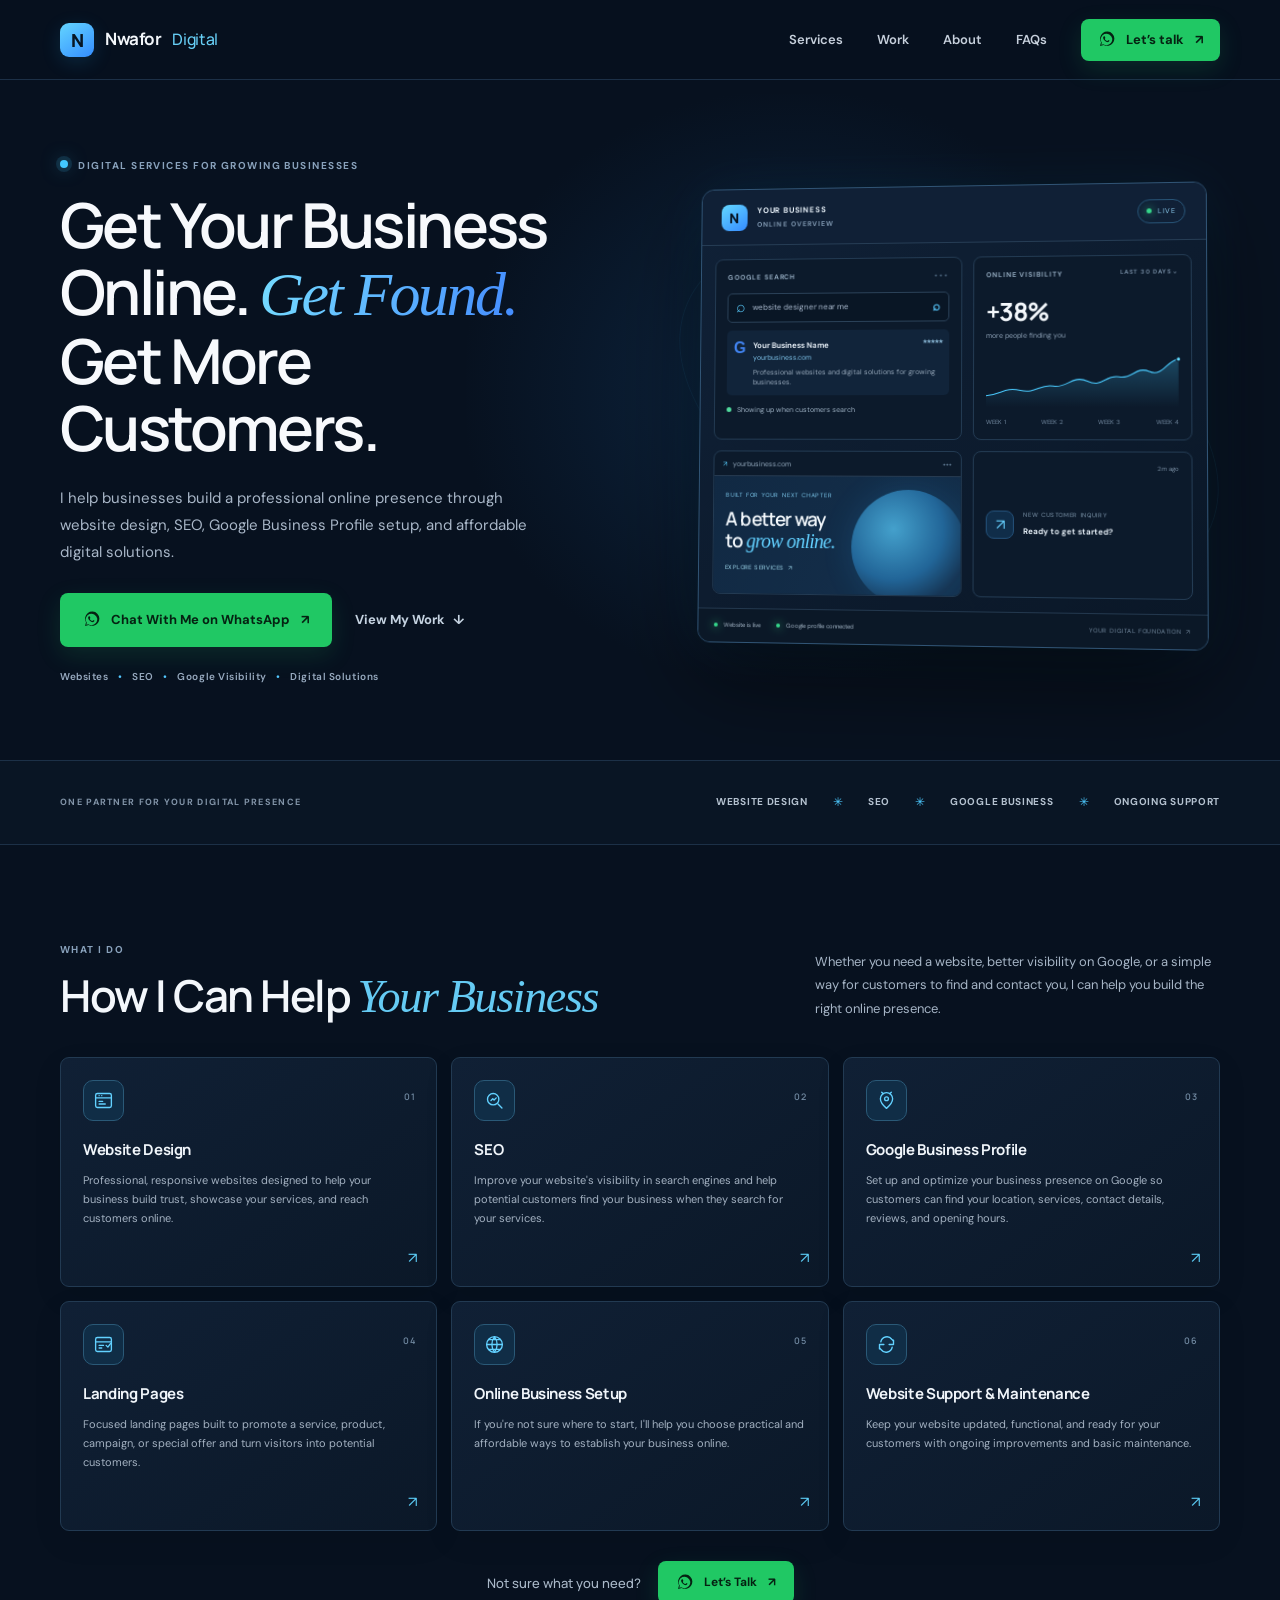
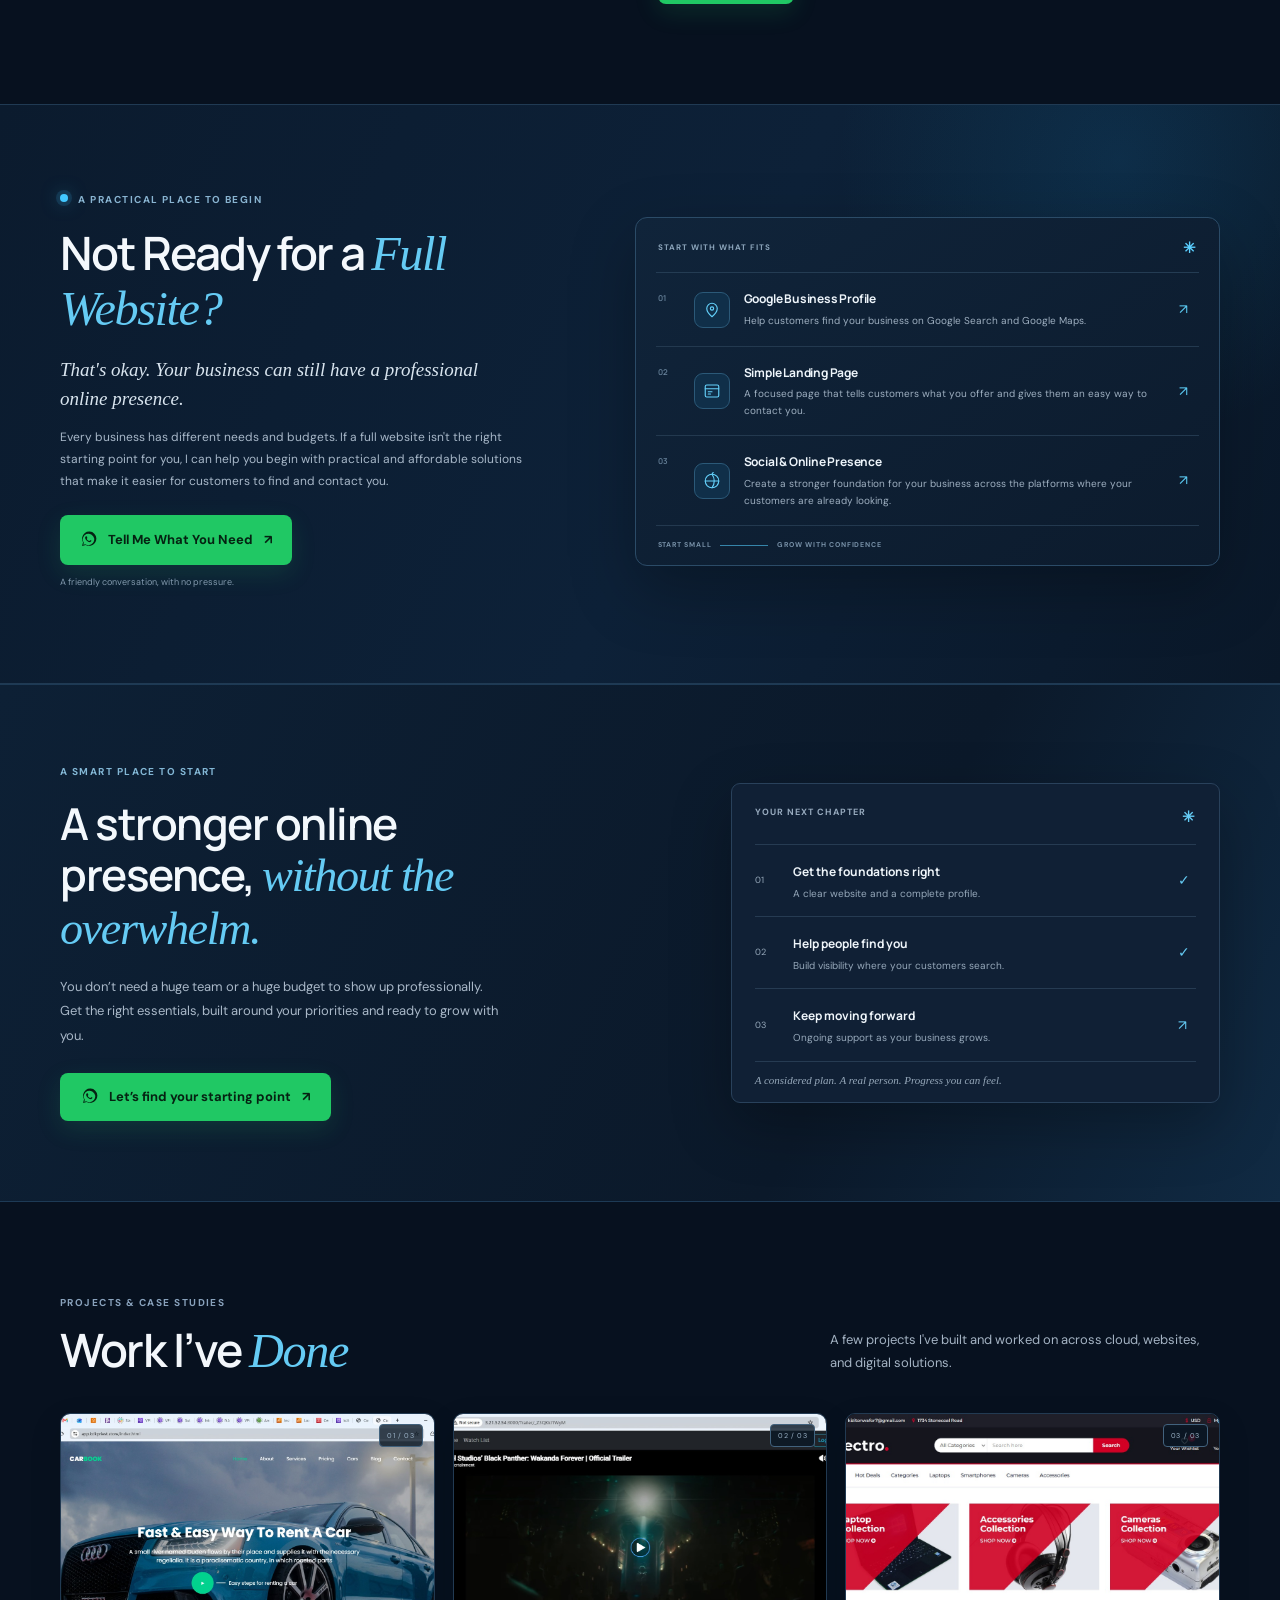
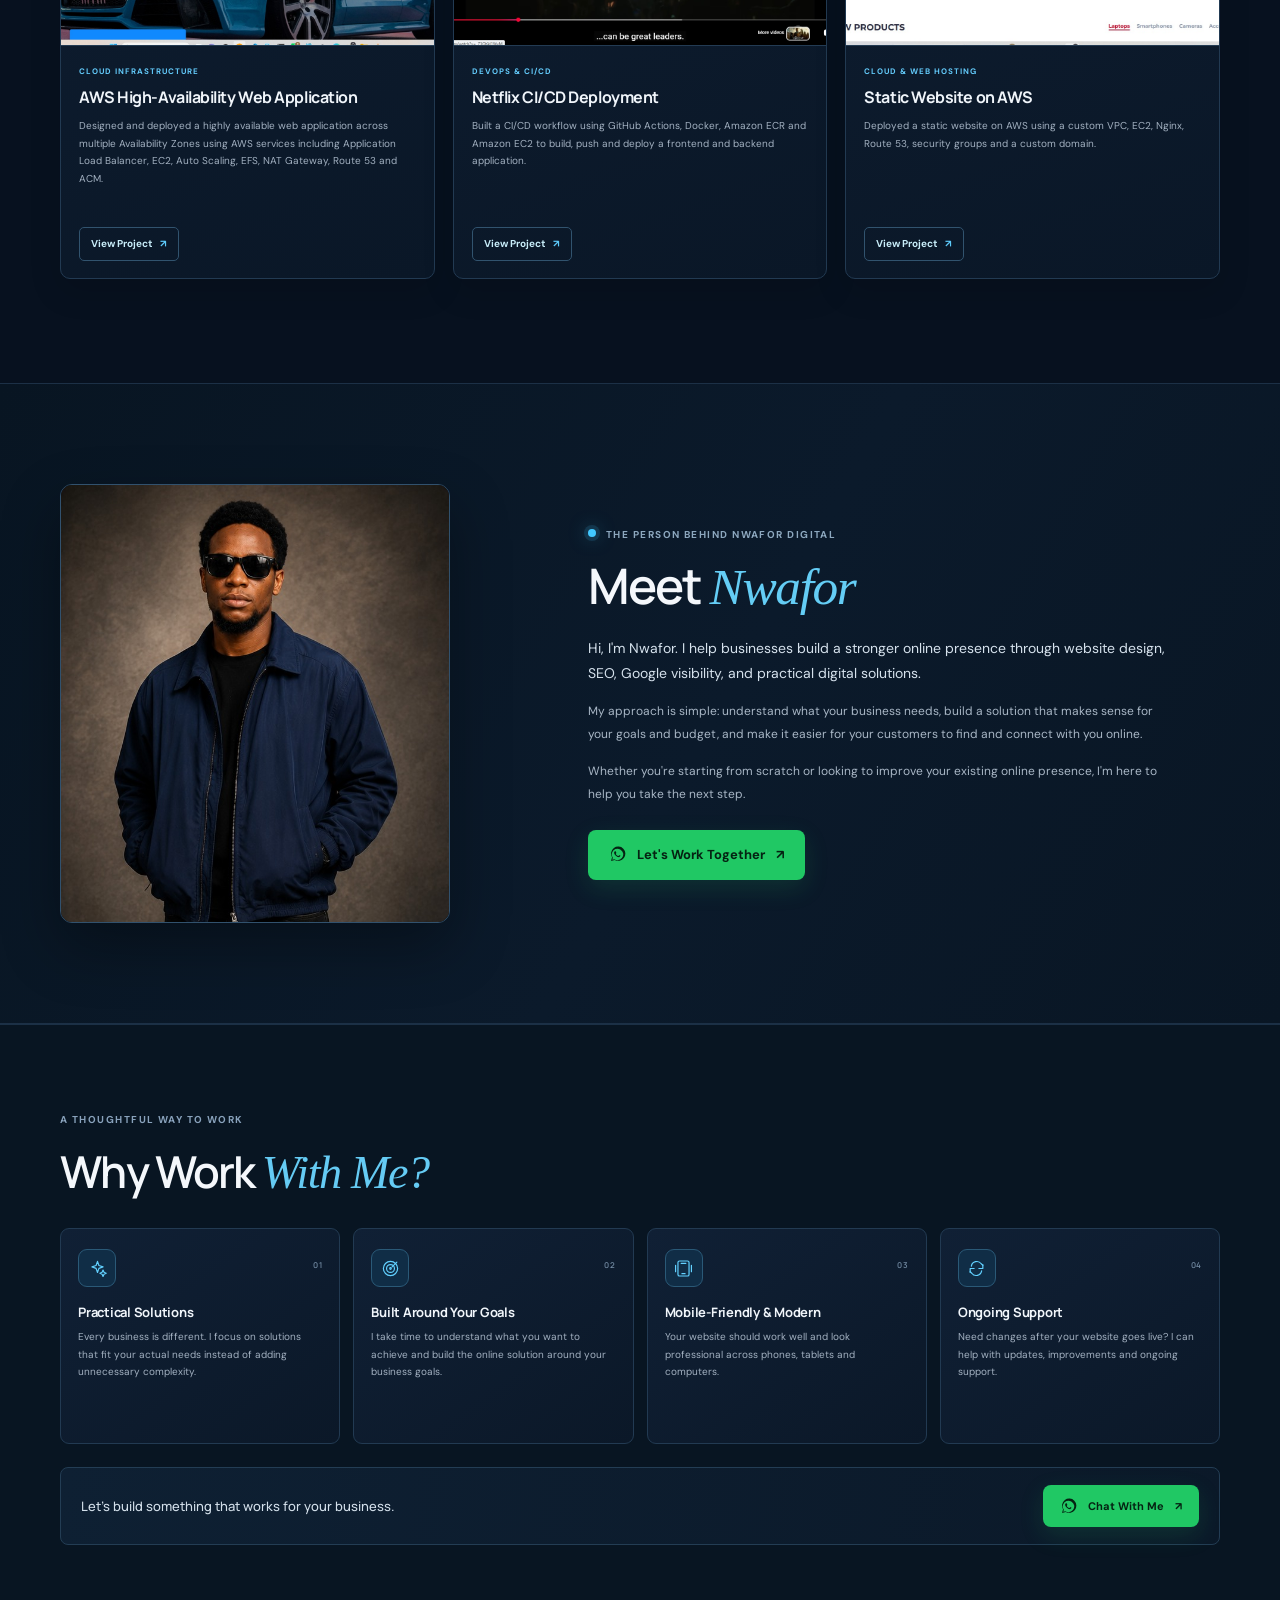
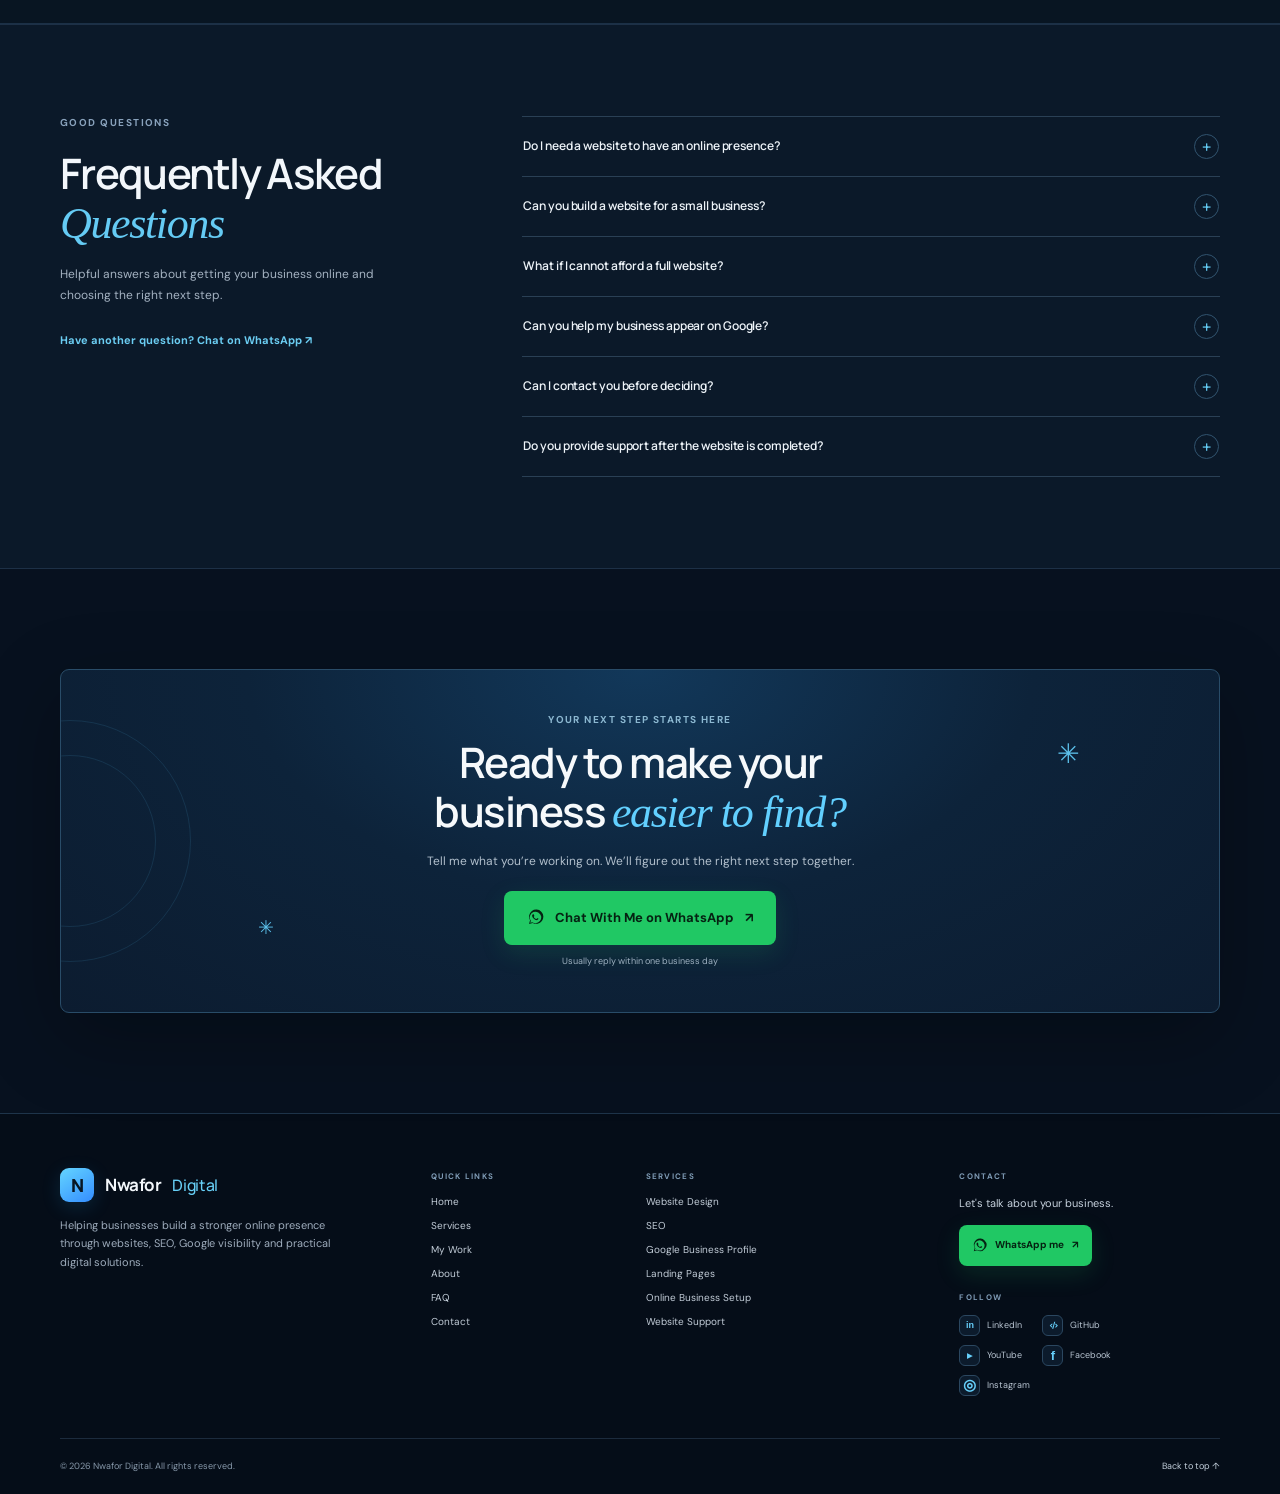
==== index.html @ b06114cc "Initial website build" ====
<!doctype html>
<html lang="en">
<head>
  <meta charset="utf-8">
  <meta name="viewport" content="width=device-width, initial-scale=1">
  <meta name="theme-color" content="#07111f">
  <meta name="description" content="Professional website design, SEO, Google Business Profile setup and digital solutions to help businesses build an online presence and reach more customers.">
  <meta name="robots" content="index, follow">
  <title>Website Design, SEO &amp; Google Business Setup | Nwafor Digital</title>
  <!-- Replace YOUR-DOMAIN.com with your actual domain when it is connected. -->
  <link rel="canonical" href="https://YOUR-DOMAIN.com/">
  <meta property="og:title" content="Website Design, SEO &amp; Google Business Setup | Nwafor Digital">
  <meta property="og:description" content="Professional website design, SEO, Google Business Profile setup and digital solutions to help businesses build an online presence and reach more customers.">
  <meta property="og:type" content="website">
  <meta property="og:url" content="https://YOUR-DOMAIN.com/">
  <!-- Replace this placeholder with your final share image at images/og-image.jpg. -->
  <meta property="og:image" content="https://YOUR-DOMAIN.com/images/og-image.jpg">
  <meta name="twitter:card" content="summary_large_image">
  <meta name="twitter:title" content="Website Design, SEO &amp; Google Business Setup | Nwafor Digital">
  <meta name="twitter:description" content="Professional website design, SEO, Google Business Profile setup and digital solutions to help businesses build an online presence and reach more customers.">
  <meta name="twitter:image" content="https://YOUR-DOMAIN.com/images/og-image.jpg">
  <link rel="icon" type="image/png" href="images/favicon.png">
  <link rel="apple-touch-icon" href="images/favicon.png">  <link rel="preconnect" href="https://fonts.googleapis.com">
  <link rel="preconnect" href="https://fonts.gstatic.com" crossorigin>
  <link href="https://fonts.googleapis.com/css2?family=DM+Sans:wght@400;500;600;700&family=Manrope:wght@400;500;600;700;800&display=swap" rel="stylesheet">
  <link rel="stylesheet" href="style.css">
  <script src="script.js" defer></script>
</head>
<body>
  <a class="skip-link" href="#main">Skip to content</a>
  <header class="site-header">
    <nav class="nav wrap" aria-label="Main navigation">
      <a class="brand" href="#home" aria-label="Nwafor Digital home"><span class="brand-mark" aria-hidden="true">N</span><span class="brand-name">Nwafor</span><span class="brand-light">Digital</span></a>
      <button class="menu-toggle" type="button" aria-expanded="false" aria-controls="nav-links" aria-label="Open navigation"><span></span><span></span></button>
      <div class="nav-links" id="nav-links">
        <a href="#services">Services</a><a href="#work">Work</a><a href="#about">About</a><a href="#faq">FAQs</a>
        <a class="button button-whatsapp nav-cta" href="https://wa.me/2348162562786?text=Hello%20Nwafor%2C%20I%20came%20across%20your%20website%20and%20I%27d%20like%20to%20discuss%20your%20digital%20services." target="_blank" rel="noopener noreferrer"><span class="whatsapp-icon" aria-hidden="true"><svg viewBox="0 0 24 24" focusable="false"><path d="M20.2 3.8A10.1 10.1 0 0 0 4.3 16l-1.4 5.1 5.2-1.4a10.1 10.1 0 0 0 12.1-15.9ZM12 20a8.1 8.1 0 0 1-4.1-1.1l-.3-.2-3 .8.8-2.9-.2-.3A8.1 8.1 0 1 1 12 20Zm4.5-6.1c-.2-.1-1.5-.8-1.7-.9s-.4-.1-.5.1-.6.8-.8 1-.3.2-.5.1a6.6 6.6 0 0 1-2-1.2 7.5 7.5 0 0 1-1.4-1.7c-.1-.2 0-.3.1-.5l.4-.4.2-.4v-.4c0-.1-.5-1.3-.7-1.8s-.4-.4-.5-.4h-.5c-.2 0-.4.1-.6.3s-.8.8-.8 1.9.8 2.2.9 2.4a9.2 9.2 0 0 0 3.5 3.2c.5.2.9.4 1.2.5.5.2 1 .2 1.3.1.4-.1 1.5-.6 1.7-1.2s.2-1.1.1-1.2-.2-.2-.4-.3Z"/></svg></span>Let’s talk <span aria-hidden="true">↗</span></a>
      </div>
    </nav>
  </header>

  <main id="main">
    <section class="hero wrap" id="home">
      <div class="hero-copy">
        <p class="eyebrow"><span class="status-dot"></span> DIGITAL SERVICES FOR GROWING BUSINESSES</p>
        <h1>Get Your Business Online. <span class="highlight">Get Found.</span> Get More Customers.</h1>
        <p class="hero-lede">I help businesses build a professional online presence through website design, SEO, Google Business Profile setup, and affordable digital solutions.</p>
        <div class="hero-actions"><a class="button button-whatsapp hero-primary" href="https://wa.me/2348162562786?text=Hello%20Nwafor%2C%20I%20came%20across%20your%20website%20and%20I%27d%20like%20to%20discuss%20your%20digital%20services." target="_blank" rel="noopener noreferrer"><span class="whatsapp-icon" aria-hidden="true"><svg viewBox="0 0 24 24" focusable="false"><path d="M20.2 3.8A10.1 10.1 0 0 0 4.3 16l-1.4 5.1 5.2-1.4a10.1 10.1 0 0 0 12.1-15.9ZM12 20a8.1 8.1 0 0 1-4.1-1.1l-.3-.2-3 .8.8-2.9-.2-.3A8.1 8.1 0 1 1 12 20Zm4.5-6.1c-.2-.1-1.5-.8-1.7-.9s-.4-.1-.5.1-.6.8-.8 1-.3.2-.5.1a6.6 6.6 0 0 1-2-1.2 7.5 7.5 0 0 1-1.4-1.7c-.1-.2 0-.3.1-.5l.4-.4.2-.4v-.4c0-.1-.5-1.3-.7-1.8s-.4-.4-.5-.4h-.5c-.2 0-.4.1-.6.3s-.8.8-.8 1.9.8 2.2.9 2.4a9.2 9.2 0 0 0 3.5 3.2c.5.2.9.4 1.2.5.5.2 1 .2 1.3.1.4-.1 1.5-.6 1.7-1.2s.2-1.1.1-1.2-.2-.2-.4-.3Z"/></svg></span>Chat With Me on WhatsApp <span aria-hidden="true">↗</span></a><a class="text-link hero-secondary" href="#work">View My Work <span aria-hidden="true">↓</span></a></div>
        <p class="hero-trust">Websites <span>•</span> SEO <span>•</span> Google Visibility <span>•</span> Digital Solutions</p>
      </div>
      <div class="hero-visual" role="img" aria-label="Digital growth dashboard showing a business website, Google search visibility, and new customer inquiries">
        <div class="visual-glow"></div>
        <div class="growth-dashboard">
          <div class="dashboard-top"><div class="dashboard-brand"><span class="dashboard-mark">N</span><span>YOUR BUSINESS <small>ONLINE OVERVIEW</small></span></div><span class="dashboard-live"><i></i> LIVE</span></div>
          <div class="dashboard-content">
            <div class="search-panel"><div class="panel-label"><span>GOOGLE SEARCH</span><span class="panel-dots">•••</span></div><div class="search-box"><span>⌕</span> website designer near me <b>⌕</b></div><div class="search-result"><span class="google-g">G</span><div><b>Your Business Name</b><small>yourbusiness.com</small><p>Professional websites and digital solutions for growing businesses.</p></div><span class="result-stars">★★★★★</span></div><div class="search-foot"><span class="ranking-dot"></span> Showing up when customers search</div></div>
            <div class="metric-panel"><div class="panel-label"><span>ONLINE VISIBILITY</span><span class="metric-period">LAST 30 DAYS⌄</span></div><div class="metric-value">+38% <small>more people finding you</small></div><svg class="growth-chart" viewBox="0 0 360 100" role="presentation" aria-hidden="true"><defs><linearGradient id="chartFill" x1="0" x2="0" y1="0" y2="1"><stop offset="0" stop-color="#45c9ff" stop-opacity=".26"/><stop offset="1" stop-color="#45c9ff" stop-opacity="0"/></linearGradient></defs><path class="chart-area" d="M0 78 C30 75 36 61 65 68 S102 55 127 60 S163 38 191 51 S225 38 250 43 S281 22 306 33 S338 12 360 10 V100 H0Z"/><path class="chart-line" d="M0 78 C30 75 36 61 65 68 S102 55 127 60 S163 38 191 51 S225 38 250 43 S281 22 306 33 S338 12 360 10"/><circle cx="360" cy="10" r="4"/></svg><div class="chart-labels"><span>WEEK 1</span><span>WEEK 2</span><span>WEEK 3</span><span>WEEK 4</span></div></div>
            <div class="site-panel"><div class="site-preview-top"><span>↗</span> yourbusiness.com <b>•••</b></div><div class="site-preview"><small>BUILT FOR YOUR NEXT CHAPTER</small><strong>A better way<br>to <em>grow online.</em></strong><span>EXPLORE SERVICES&nbsp; ↗</span><div class="preview-orb"></div></div></div>
            <div class="inquiry-panel"><span class="inquiry-icon">↗</span><div><small>NEW CUSTOMER INQUIRY</small><b>Ready to get started?</b></div><span class="inquiry-time">2m ago</span></div>
          </div>
          <div class="dashboard-bottom"><span><i></i> Website is live</span><span><i></i> Google profile connected</span><span>YOUR DIGITAL FOUNDATION&nbsp; ↗</span></div>
        </div>
        <div class="visual-orbit orbit-one"></div><div class="visual-orbit orbit-two"></div>
      </div>
    </section>

    <section class="trust-strip"><div class="wrap trust-inner"><span>ONE PARTNER FOR YOUR DIGITAL PRESENCE</span><div><b>WEBSITE DESIGN</b><i>✳</i><b>SEO</b><i>✳</i><b>GOOGLE BUSINESS</b><i>✳</i><b>ONGOING SUPPORT</b></div></div></section>

    <section class="section wrap services-section" id="services">
      <div class="section-heading services-heading"><div><p class="eyebrow">WHAT I DO</p><h2>How I Can Help <span class="serif">Your Business</span></h2></div><p class="section-intro">Whether you need a website, better visibility on Google, or a simple way for customers to find and contact you, I can help you build the right online presence.</p></div>
      <div class="services-grid">
        <article class="service-card"><span class="service-icon" aria-hidden="true"><svg viewBox="0 0 24 24"><rect x="3" y="4" width="18" height="16" rx="2"/><path d="M3 9h18M7 6.5h.01M10 6.5h.01M7 13h4M7 16h7"/></svg></span><span class="card-index">01</span><h3>Website Design</h3><p>Professional, responsive websites designed to help your business build trust, showcase your services, and reach customers online.</p><a href="https://wa.me/2348162562786?text=Hello%20Nwafor%2C%20I%20came%20across%20your%20website%20and%20I%27d%20like%20to%20discuss%20your%20digital%20services." class="arrow-link" target="_blank" rel="noopener noreferrer" aria-label="Ask about website design">↗</a></article>
        <article class="service-card"><span class="service-icon" aria-hidden="true"><svg viewBox="0 0 24 24"><circle cx="10.5" cy="10.5" r="6.5"/><path d="m16 16 4.5 4.5M8 12l2-2 1.5 1.5L14 9"/></svg></span><span class="card-index">02</span><h3>SEO</h3><p>Improve your website's visibility in search engines and help potential customers find your business when they search for your services.</p><a href="https://wa.me/2348162562786?text=Hello%20Nwafor%2C%20I%20came%20across%20your%20website%20and%20I%27d%20like%20to%20discuss%20your%20digital%20services." class="arrow-link" target="_blank" rel="noopener noreferrer" aria-label="Ask about SEO">↗</a></article>
        <article class="service-card"><span class="service-icon" aria-hidden="true"><svg viewBox="0 0 24 24"><path d="M19 10c0 5-7 11-7 11S5 15 5 10a7 7 0 1 1 14 0Z"/><circle cx="12" cy="10" r="2.2"/><path d="M8 4 6.5 2.5M16 4l1.5-1.5"/></svg></span><span class="card-index">03</span><h3>Google Business Profile</h3><p>Set up and optimize your business presence on Google so customers can find your location, services, contact details, reviews, and opening hours.</p><a href="https://wa.me/2348162562786?text=Hello%20Nwafor%2C%20I%20came%20across%20your%20website%20and%20I%27d%20like%20to%20discuss%20your%20digital%20services." class="arrow-link" target="_blank" rel="noopener noreferrer" aria-label="Ask about Google Business Profile">↗</a></article>
        <article class="service-card"><span class="service-icon" aria-hidden="true"><svg viewBox="0 0 24 24"><rect x="3" y="4" width="18" height="16" rx="2"/><path d="M3 9h18M7 13h5M7 16h3M15 13l2 2 3-4"/></svg></span><span class="card-index">04</span><h3>Landing Pages</h3><p>Focused landing pages built to promote a service, product, campaign, or special offer and turn visitors into potential customers.</p><a href="https://wa.me/2348162562786?text=Hello%20Nwafor%2C%20I%20came%20across%20your%20website%20and%20I%27d%20like%20to%20discuss%20your%20digital%20services." class="arrow-link" target="_blank" rel="noopener noreferrer" aria-label="Ask about landing pages">↗</a></article>
        <article class="service-card"><span class="service-icon" aria-hidden="true"><svg viewBox="0 0 24 24"><circle cx="12" cy="12" r="9"/><path d="M3 12h18M12 3a15 15 0 0 1 0 18M12 3a15 15 0 0 0 0 18M6 6.5h12M6 17.5h12"/></svg></span><span class="card-index">05</span><h3>Online Business Setup</h3><p>If you're not sure where to start, I'll help you choose practical and affordable ways to establish your business online.</p><a href="https://wa.me/2348162562786?text=Hello%20Nwafor%2C%20I%20came%20across%20your%20website%20and%20I%27d%20like%20to%20discuss%20your%20digital%20services." class="arrow-link" target="_blank" rel="noopener noreferrer" aria-label="Ask about online business setup">↗</a></article>
        <article class="service-card"><span class="service-icon" aria-hidden="true"><svg viewBox="0 0 24 24"><path d="M20 7v5h-5M4 17v-5h5"/><path d="M5.5 9A7 7 0 0 1 18 6l2 2M4 16l2 2a7 7 0 0 0 12.5-3"/></svg></span><span class="card-index">06</span><h3>Website Support &amp; Maintenance</h3><p>Keep your website updated, functional, and ready for your customers with ongoing improvements and basic maintenance.</p><a href="https://wa.me/2348162562786?text=Hello%20Nwafor%2C%20I%20came%20across%20your%20website%20and%20I%27d%20like%20to%20discuss%20your%20digital%20services." class="arrow-link" target="_blank" rel="noopener noreferrer" aria-label="Ask about website support and maintenance">↗</a></article>
      </div>
      <div class="services-cta"><p>Not sure what you need?</p><a class="button button-whatsapp" href="https://wa.me/2348162562786?text=Hello%20Nwafor%2C%20I%20came%20across%20your%20website%20and%20I%27d%20like%20to%20discuss%20your%20digital%20services." target="_blank" rel="noopener noreferrer"><span class="whatsapp-icon" aria-hidden="true"><svg viewBox="0 0 24 24" focusable="false"><path d="M20.2 3.8A10.1 10.1 0 0 0 4.3 16l-1.4 5.1 5.2-1.4a10.1 10.1 0 0 0 12.1-15.9ZM12 20a8.1 8.1 0 0 1-4.1-1.1l-.3-.2-3 .8.8-2.9-.2-.3A8.1 8.1 0 1 1 12 20Zm4.5-6.1c-.2-.1-1.5-.8-1.7-.9s-.4-.1-.5.1-.6.8-.8 1-.3.2-.5.1a6.6 6.6 0 0 1-2-1.2 7.5 7.5 0 0 1-1.4-1.7c-.1-.2 0-.3.1-.5l.4-.4.2-.4v-.4c0-.1-.5-1.3-.7-1.8s-.4-.4-.5-.4h-.5c-.2 0-.4.1-.6.3s-.8.8-.8 1.9.8 2.2.9 2.4a9.2 9.2 0 0 0 3.5 3.2c.5.2.9.4 1.2.5.5.2 1 .2 1.3.1.4-.1 1.5-.6 1.7-1.2s.2-1.1.1-1.2-.2-.2-.4-.3Z"/></svg></span>Let’s Talk <span aria-hidden="true">↗</span></a></div>
    </section>
    <section class="starter-section" id="affordable-start">
      <div class="wrap starter-layout">
        <div class="starter-copy">
          <p class="eyebrow"><span class="status-dot"></span> A PRACTICAL PLACE TO BEGIN</p>
          <h2>Not Ready for a <span class="serif">Full Website?</span></h2>
          <p class="starter-lede">That's okay. Your business can still have a professional online presence.</p>
          <p class="starter-description">Every business has different needs and budgets. If a full website isn't the right starting point for you, I can help you begin with practical and affordable solutions that make it easier for customers to find and contact you.</p>
          <a class="button button-whatsapp starter-cta" href="https://wa.me/2348162562786?text=Hello%20Nwafor%2C%20I%20came%20across%20your%20website%20and%20I%27d%20like%20to%20discuss%20your%20digital%20services." target="_blank" rel="noopener noreferrer"><span class="whatsapp-icon" aria-hidden="true"><svg viewBox="0 0 24 24" focusable="false"><path d="M20.2 3.8A10.1 10.1 0 0 0 4.3 16l-1.4 5.1 5.2-1.4a10.1 10.1 0 0 0 12.1-15.9ZM12 20a8.1 8.1 0 0 1-4.1-1.1l-.3-.2-3 .8.8-2.9-.2-.3A8.1 8.1 0 1 1 12 20Zm4.5-6.1c-.2-.1-1.5-.8-1.7-.9s-.4-.1-.5.1-.6.8-.8 1-.3.2-.5.1a6.6 6.6 0 0 1-2-1.2 7.5 7.5 0 0 1-1.4-1.7c-.1-.2 0-.3.1-.5l.4-.4.2-.4v-.4c0-.1-.5-1.3-.7-1.8s-.4-.4-.5-.4h-.5c-.2 0-.4.1-.6.3s-.8.8-.8 1.9.8 2.2.9 2.4a9.2 9.2 0 0 0 3.5 3.2c.5.2.9.4 1.2.5.5.2 1 .2 1.3.1.4-.1 1.5-.6 1.7-1.2s.2-1.1.1-1.2-.2-.2-.4-.3Z"/></svg></span>Tell Me What You Need <span aria-hidden="true">↗</span></a>
          <span class="starter-note">A friendly conversation, with no pressure.</span>
        </div>
        <div class="starter-options" aria-label="Affordable ways to begin building your online presence">
          <div class="starter-options-head"><span>START WITH WHAT FITS</span><span class="starter-spark" aria-hidden="true">✳</span></div>
          <article class="starter-option"><span class="starter-number">01</span><span class="starter-icon" aria-hidden="true"><svg viewBox="0 0 24 24"><path d="M19 10c0 5-7 11-7 11S5 15 5 10a7 7 0 1 1 14 0Z"/><circle cx="12" cy="10" r="2.2"/></svg></span><div><h3>Google Business Profile</h3><p>Help customers find your business on Google Search and Google Maps.</p></div><span class="starter-arrow" aria-hidden="true">↗</span></article>
          <article class="starter-option"><span class="starter-number">02</span><span class="starter-icon" aria-hidden="true"><svg viewBox="0 0 24 24"><rect x="3" y="4" width="18" height="16" rx="2"/><path d="M3 9h18M7 13h5M7 16h3"/></svg></span><div><h3>Simple Landing Page</h3><p>A focused page that tells customers what you offer and gives them an easy way to contact you.</p></div><span class="starter-arrow" aria-hidden="true">↗</span></article>
          <article class="starter-option"><span class="starter-number">03</span><span class="starter-icon" aria-hidden="true"><svg viewBox="0 0 24 24"><circle cx="12" cy="12" r="9"/><path d="M3 12h18M12 3a15 15 0 0 1 0 18M12 3a15 15 0 0 0 0-18"/></svg></span><div><h3>Social &amp; Online Presence</h3><p>Create a stronger foundation for your business across the platforms where your customers are already looking.</p></div><span class="starter-arrow" aria-hidden="true">↗</span></article>
          <div class="starter-options-foot"><span>START SMALL</span><span class="starter-foot-line"></span><span>GROW WITH CONFIDENCE</span></div>
        </div>
      </div>
    </section>

    <section class="affordable-section"><div class="wrap affordable-inner"><div class="affordable-copy"><p class="eyebrow">A SMART PLACE TO START</p><h2>A stronger online presence, <span class="serif">without the overwhelm.</span></h2><p>You don’t need a huge team or a huge budget to show up professionally. Get the right essentials, built around your priorities and ready to grow with you.</p><a class="button button-whatsapp" href="https://wa.me/2348162562786?text=Hello%20Nwafor%2C%20I%20came%20across%20your%20website%20and%20I%27d%20like%20to%20discuss%20your%20digital%20services." target="_blank" rel="noopener noreferrer"><span class="whatsapp-icon" aria-hidden="true"><svg viewBox="0 0 24 24" focusable="false"><path d="M20.2 3.8A10.1 10.1 0 0 0 4.3 16l-1.4 5.1 5.2-1.4a10.1 10.1 0 0 0 12.1-15.9ZM12 20a8.1 8.1 0 0 1-4.1-1.1l-.3-.2-3 .8.8-2.9-.2-.3A8.1 8.1 0 1 1 12 20Zm4.5-6.1c-.2-.1-1.5-.8-1.7-.9s-.4-.1-.5.1-.6.8-.8 1-.3.2-.5.1a6.6 6.6 0 0 1-2-1.2 7.5 7.5 0 0 1-1.4-1.7c-.1-.2 0-.3.1-.5l.4-.4.2-.4v-.4c0-.1-.5-1.3-.7-1.8s-.4-.4-.5-.4h-.5c-.2 0-.4.1-.6.3s-.8.8-.8 1.9.8 2.2.9 2.4a9.2 9.2 0 0 0 3.5 3.2c.5.2.9.4 1.2.5.5.2 1 .2 1.3.1.4-.1 1.5-.6 1.7-1.2s.2-1.1.1-1.2-.2-.2-.4-.3Z"/></svg></span>Let’s find your starting point <span aria-hidden="true">↗</span></a></div><div class="growth-card"><div class="growth-top"><span>YOUR NEXT CHAPTER</span><span>✳</span></div><div class="growth-steps"><div class="growth-step"><span>01</span><div><b>Get the foundations right</b><small>A clear website and a complete profile.</small></div><i>✓</i></div><div class="growth-step"><span>02</span><div><b>Help people find you</b><small>Build visibility where your customers search.</small></div><i>✓</i></div><div class="growth-step"><span>03</span><div><b>Keep moving forward</b><small>Ongoing support as your business grows.</small></div><i>↗</i></div></div><p class="growth-note">A considered plan. A real person. Progress you can feel.</p></div></div></section>

    <section class="section wrap portfolio-section" id="work">
      <div class="section-heading portfolio-heading"><div><p class="eyebrow">PROJECTS &amp; CASE STUDIES</p><h2>Work I’ve <span class="serif">Done</span></h2></div><p class="section-intro">A few projects I've built and worked on across cloud, websites, and digital solutions.</p></div>
      <!-- Replace each src below with your screenshot file in images/. The placeholder displays until the image is available. -->
      <div class="projects-grid portfolio-grid">
        <article class="project-card portfolio-card"><div class="portfolio-media"><img src="images/aws-ha-project.jpg" alt="Screenshot of the AWS high-availability web application project" loading="lazy"><div class="portfolio-placeholder placeholder-cloud" aria-hidden="true"><div class="placeholder-window"><div class="placeholder-window-bar"><i></i><i></i><i></i><span>cloud architecture</span></div><div class="cloud-flow"><span class="cloud-node">Route 53<br><small>DNS</small></span><b>→</b><span class="cloud-node cloud-node-accent">Load Balancer<br><small>Multi-AZ</small></span><b>→</b><span class="cloud-node">Auto Scaling<br><small>EC2</small></span></div><div class="cloud-zone"><span>Availability Zone A</span><span>Availability Zone B</span></div></div><span class="placeholder-label">AWS · HIGH AVAILABILITY</span></div><span class="project-number">01 / 03</span></div><div class="portfolio-card-content"><div class="portfolio-category">CLOUD INFRASTRUCTURE</div><h3>AWS High-Availability Web Application</h3><p>Designed and deployed a highly available web application across multiple Availability Zones using AWS services including Application Load Balancer, EC2, Auto Scaling, EFS, NAT Gateway, Route 53 and ACM.</p><a class="portfolio-link" href="#" aria-label="View AWS High-Availability Web Application project">View Project <span aria-hidden="true">↗</span></a></div></article>
        <article class="project-card portfolio-card"><div class="portfolio-media"><img src="images/netflix-cicd.jpg" alt="Screenshot of the Netflix CI/CD deployment project" loading="lazy"><div class="portfolio-placeholder placeholder-pipeline" aria-hidden="true"><div class="pipeline-window"><div class="placeholder-window-bar"><i></i><i></i><i></i><span>deployment workflow</span></div><div class="pipeline-flow"><span>CODE</span><b>→</b><span>BUILD</span><b>→</b><span>IMAGE</span><b>→</b><span>DEPLOY</span></div><div class="pipeline-status"><i></i> Workflow completed <span>GitHub Actions</span></div></div><span class="placeholder-label">GITHUB ACTIONS · DOCKER · AWS</span></div><span class="project-number">02 / 03</span></div><div class="portfolio-card-content"><div class="portfolio-category">DEVOPS &amp; CI/CD</div><h3>Netflix CI/CD Deployment</h3><p>Built a CI/CD workflow using GitHub Actions, Docker, Amazon ECR and Amazon EC2 to build, push and deploy a frontend and backend application.</p><a class="portfolio-link" href="#" aria-label="View Netflix CI/CD Deployment project">View Project <span aria-hidden="true">↗</span></a></div></article>
        <article class="project-card portfolio-card"><div class="portfolio-media"><img src="images/aws-static-project.jpg" alt="Screenshot of the static website hosted on AWS" loading="lazy"><div class="portfolio-placeholder placeholder-web" aria-hidden="true"><div class="static-browser"><div class="placeholder-window-bar"><i></i><i></i><i></i><span>yourdomain.com</span></div><div class="static-page"><div class="static-nav"><b>YOUR BRAND</b><span>ABOUT&nbsp;&nbsp; SERVICES&nbsp;&nbsp; CONTACT</span></div><div class="static-hero"><small>YOUR BUSINESS, ONLINE</small><strong>A simple home<br>on the web.</strong><span>EXPLORE MORE&nbsp; ↗</span></div></div></div><span class="placeholder-label">AWS · NGINX · ROUTE 53</span></div><span class="project-number">03 / 03</span></div><div class="portfolio-card-content"><div class="portfolio-category">CLOUD &amp; WEB HOSTING</div><h3>Static Website on AWS</h3><p>Deployed a static website on AWS using a custom VPC, EC2, Nginx, Route 53, security groups and a custom domain.</p><a class="portfolio-link" href="#" aria-label="View Static Website on AWS project">View Project <span aria-hidden="true">↗</span></a></div></article>
      </div>
    </section>
    <section class="about-me-section" id="about">
      <div class="wrap about-me-layout">
        <div class="about-photo" aria-label="Profile photo of Nwafor">
          <img src="images/profile.jpg" alt="Nwafor, founder of Nwafor Digital" loading="lazy">
          <div class="about-photo-placeholder" aria-hidden="true"><span class="about-monogram">N</span><span class="photo-placeholder-label">PROFILE PHOTO</span><span class="photo-placeholder-hint">Add your image as <b>images/profile.jpg</b></span></div>
          <span class="about-photo-outline" aria-hidden="true"></span>
        </div>
        <div class="about-me-copy">
          <p class="eyebrow"><span class="status-dot"></span> THE PERSON BEHIND NWAFOR DIGITAL</p>
          <h2>Meet <span class="serif">Nwafor</span></h2>
          <p class="about-me-lede">Hi, I'm Nwafor. I help businesses build a stronger online presence through website design, SEO, Google visibility, and practical digital solutions.</p>
          <p>My approach is simple: understand what your business needs, build a solution that makes sense for your goals and budget, and make it easier for your customers to find and connect with you online.</p>
          <p>Whether you're starting from scratch or looking to improve your existing online presence, I'm here to help you take the next step.</p>
          <a class="button button-whatsapp about-me-cta" href="https://wa.me/2348162562786?text=Hello%20Nwafor%2C%20I%20came%20across%20your%20website%20and%20I%27d%20like%20to%20discuss%20your%20digital%20services." target="_blank" rel="noopener noreferrer"><span class="whatsapp-icon" aria-hidden="true"><svg viewBox="0 0 24 24" focusable="false"><path d="M20.2 3.8A10.1 10.1 0 0 0 4.3 16l-1.4 5.1 5.2-1.4a10.1 10.1 0 0 0 12.1-15.9ZM12 20a8.1 8.1 0 0 1-4.1-1.1l-.3-.2-3 .8.8-2.9-.2-.3A8.1 8.1 0 1 1 12 20Zm4.5-6.1c-.2-.1-1.5-.8-1.7-.9s-.4-.1-.5.1-.6.8-.8 1-.3.2-.5.1a6.6 6.6 0 0 1-2-1.2 7.5 7.5 0 0 1-1.4-1.7c-.1-.2 0-.3.1-.5l.4-.4.2-.4v-.4c0-.1-.5-1.3-.7-1.8s-.4-.4-.5-.4h-.5c-.2 0-.4.1-.6.3s-.8.8-.8 1.9.8 2.2.9 2.4a9.2 9.2 0 0 0 3.5 3.2c.5.2.9.4 1.2.5.5.2 1 .2 1.3.1.4-.1 1.5-.6 1.7-1.2s.2-1.1.1-1.2-.2-.2-.4-.3Z"/></svg></span>Let's Work Together <span aria-hidden="true">↗</span></a>
        </div>
      </div>
    </section>

    <section class="benefits-section" id="why-work-with-me">
      <div class="wrap benefits-inner">
        <div class="benefits-heading"><p class="eyebrow">A THOUGHTFUL WAY TO WORK</p><h2>Why Work <span class="serif">With Me?</span></h2></div>
        <div class="benefits-grid">
          <article class="benefit-card"><span class="benefit-icon" aria-hidden="true"><svg viewBox="0 0 24 24"><path d="m12 3 1.8 5.2L19 10l-5.2 1.8L12 17l-1.8-5.2L5 10l5.2-1.8L12 3Z"/><path d="m19 14 1.2 2.8L23 18l-2.8 1.2L19 22l-1.2-2.8L15 18l2.8-1.2L19 14Z"/></svg></span><span class="benefit-number">01</span><h3>Practical Solutions</h3><p>Every business is different. I focus on solutions that fit your actual needs instead of adding unnecessary complexity.</p></article>
          <article class="benefit-card"><span class="benefit-icon" aria-hidden="true"><svg viewBox="0 0 24 24"><circle cx="12" cy="12" r="9"/><circle cx="12" cy="12" r="5"/><circle cx="12" cy="12" r="1"/><path d="m14 10 6-6"/></svg></span><span class="benefit-number">02</span><h3>Built Around Your Goals</h3><p>I take time to understand what you want to achieve and build the online solution around your business goals.</p></article>
          <article class="benefit-card"><span class="benefit-icon" aria-hidden="true"><svg viewBox="0 0 24 24"><rect x="5" y="2.5" width="14" height="19" rx="2"/><path d="M9 5.5h6M10 18.5h4"/><path d="M2 8v8M22 8v8"/></svg></span><span class="benefit-number">03</span><h3>Mobile-Friendly &amp; Modern</h3><p>Your website should work well and look professional across phones, tablets and computers.</p></article>
          <article class="benefit-card"><span class="benefit-icon" aria-hidden="true"><svg viewBox="0 0 24 24"><path d="M20 7v5h-5M4 17v-5h5"/><path d="M5.5 9A7 7 0 0 1 18 6l2 2M4 16l2 2a7 7 0 0 0 12.5-3"/></svg></span><span class="benefit-number">04</span><h3>Ongoing Support</h3><p>Need changes after your website goes live? I can help with updates, improvements and ongoing support.</p></article>
        </div>
        <div class="benefits-cta"><p>Let’s build something that works for your business.</p><a class="button button-whatsapp" href="https://wa.me/2348162562786?text=Hello%20Nwafor%2C%20I%20came%20across%20your%20website%20and%20I%27d%20like%20to%20discuss%20your%20digital%20services." target="_blank" rel="noopener noreferrer"><span class="whatsapp-icon" aria-hidden="true"><svg viewBox="0 0 24 24" focusable="false"><path d="M20.2 3.8A10.1 10.1 0 0 0 4.3 16l-1.4 5.1 5.2-1.4a10.1 10.1 0 0 0 12.1-15.9ZM12 20a8.1 8.1 0 0 1-4.1-1.1l-.3-.2-3 .8.8-2.9-.2-.3A8.1 8.1 0 1 1 12 20Zm4.5-6.1c-.2-.1-1.5-.8-1.7-.9s-.4-.1-.5.1-.6.8-.8 1-.3.2-.5.1a6.6 6.6 0 0 1-2-1.2 7.5 7.5 0 0 1-1.4-1.7c-.1-.2 0-.3.1-.5l.4-.4.2-.4v-.4c0-.1-.5-1.3-.7-1.8s-.4-.4-.5-.4h-.5c-.2 0-.4.1-.6.3s-.8.8-.8 1.9.8 2.2.9 2.4a9.2 9.2 0 0 0 3.5 3.2c.5.2.9.4 1.2.5.5.2 1 .2 1.3.1.4-.1 1.5-.6 1.7-1.2s.2-1.1.1-1.2-.2-.2-.4-.3Z"/></svg></span>Chat With Me <span aria-hidden="true">↗</span></a></div>
      </div>
    </section>

    

    <section class="faq-section faq-section-updated" id="faq">
      <div class="wrap faq-layout">
        <div class="faq-intro"><p class="eyebrow">GOOD QUESTIONS</p><h2>Frequently Asked <span class="serif">Questions</span></h2><p>Helpful answers about getting your business online and choosing the right next step.</p><a class="text-link" href="https://wa.me/2348162562786?text=Hello%20Nwafor%2C%20I%20came%20across%20your%20website%20and%20I%27d%20like%20to%20discuss%20your%20digital%20services." target="_blank" rel="noopener noreferrer">Have another question? Chat on WhatsApp ↗</a></div>
        <div class="faq-accordion">
          <article class="faq-item"><h3><button class="faq-question" type="button" id="faq-q-1" aria-expanded="false" aria-controls="faq-a-1">Do I need a website to have an online presence?<span class="faq-toggle" aria-hidden="true">+</span></button></h3><div class="faq-answer" id="faq-a-1" role="region" aria-labelledby="faq-q-1" aria-hidden="true" inert><div class="faq-answer-inner"><p>No. Depending on your business, you can start with a Google Business Profile, a landing page, or other practical online solutions. I can help you decide where to start.</p></div></div></article>
          <article class="faq-item"><h3><button class="faq-question" type="button" id="faq-q-2" aria-expanded="false" aria-controls="faq-a-2">Can you build a website for a small business?<span class="faq-toggle" aria-hidden="true">+</span></button></h3><div class="faq-answer" id="faq-a-2" role="region" aria-labelledby="faq-q-2" aria-hidden="true" inert><div class="faq-answer-inner"><p>Yes. I can create a website based on the size, needs and goals of your business.</p></div></div></article>
          <article class="faq-item"><h3><button class="faq-question" type="button" id="faq-q-3" aria-expanded="false" aria-controls="faq-a-3">What if I cannot afford a full website?<span class="faq-toggle" aria-hidden="true">+</span></button></h3><div class="faq-answer" id="faq-a-3" role="region" aria-labelledby="faq-q-3" aria-hidden="true" inert><div class="faq-answer-inner"><p>We can start with a simpler solution and build your online presence gradually as your business grows.</p></div></div></article>
          <article class="faq-item"><h3><button class="faq-question" type="button" id="faq-q-4" aria-expanded="false" aria-controls="faq-a-4">Can you help my business appear on Google?<span class="faq-toggle" aria-hidden="true">+</span></button></h3><div class="faq-answer" id="faq-a-4" role="region" aria-labelledby="faq-q-4" aria-hidden="true" inert><div class="faq-answer-inner"><p>I can help set up and optimize your Google Business Profile and improve the SEO foundations of your website. Search rankings cannot be guaranteed because Google determines its search results.</p></div></div></article>
          <article class="faq-item"><h3><button class="faq-question" type="button" id="faq-q-5" aria-expanded="false" aria-controls="faq-a-5">Can I contact you before deciding?<span class="faq-toggle" aria-hidden="true">+</span></button></h3><div class="faq-answer" id="faq-a-5" role="region" aria-labelledby="faq-q-5" aria-hidden="true" inert><div class="faq-answer-inner"><p>Yes. You can contact me on WhatsApp and explain what you need. We can discuss the best option for your business.</p></div></div></article>
          <article class="faq-item"><h3><button class="faq-question" type="button" id="faq-q-6" aria-expanded="false" aria-controls="faq-a-6">Do you provide support after the website is completed?<span class="faq-toggle" aria-hidden="true">+</span></button></h3><div class="faq-answer" id="faq-a-6" role="region" aria-labelledby="faq-q-6" aria-hidden="true" inert><div class="faq-answer-inner"><p>Yes. Website updates, improvements and basic maintenance can be discussed depending on your needs.</p></div></div></article>
        </div>
      </div>
    </section>

    <section class="contact-section wrap" id="contact"><div class="contact-card"><div class="contact-spark spark-a">✳</div><div class="contact-spark spark-b">✳</div><p class="eyebrow">YOUR NEXT STEP STARTS HERE</p><h2>Ready to make your<br>business <span class="serif">easier to find?</span></h2><p>Tell me what you’re working on. We’ll figure out the right next step together.</p><a class="button button-whatsapp" href="https://wa.me/2348162562786?text=Hello%20Nwafor%2C%20I%20came%20across%20your%20website%20and%20I%27d%20like%20to%20discuss%20your%20digital%20services." target="_blank" rel="noopener noreferrer"><span class="whatsapp-icon" aria-hidden="true"><svg viewBox="0 0 24 24" focusable="false"><path d="M20.2 3.8A10.1 10.1 0 0 0 4.3 16l-1.4 5.1 5.2-1.4a10.1 10.1 0 0 0 12.1-15.9ZM12 20a8.1 8.1 0 0 1-4.1-1.1l-.3-.2-3 .8.8-2.9-.2-.3A8.1 8.1 0 1 1 12 20Zm4.5-6.1c-.2-.1-1.5-.8-1.7-.9s-.4-.1-.5.1-.6.8-.8 1-.3.2-.5.1a6.6 6.6 0 0 1-2-1.2 7.5 7.5 0 0 1-1.4-1.7c-.1-.2 0-.3.1-.5l.4-.4.2-.4v-.4c0-.1-.5-1.3-.7-1.8s-.4-.4-.5-.4h-.5c-.2 0-.4.1-.6.3s-.8.8-.8 1.9.8 2.2.9 2.4a9.2 9.2 0 0 0 3.5 3.2c.5.2.9.4 1.2.5.5.2 1 .2 1.3.1.4-.1 1.5-.6 1.7-1.2s.2-1.1.1-1.2-.2-.2-.4-.3Z"/></svg></span> Chat With Me on WhatsApp <span aria-hidden="true">↗</span></a><small>Usually reply within one business day</small></div></section>
  </main>

  <footer class="footer site-footer">
      <div class="wrap footer-main">
        <div class="footer-brand-block"><a class="brand footer-brand" href="#home" aria-label="Nwafor Digital home"><span class="brand-mark" aria-hidden="true">N</span><span class="brand-name">Nwafor</span><span class="brand-light">Digital</span></a><p>Helping businesses build a stronger online presence through websites, SEO, Google visibility and practical digital solutions.</p></div>
        <nav class="footer-column" aria-label="Footer quick links"><h2>QUICK LINKS</h2><a href="#home">Home</a><a href="#services">Services</a><a href="#work">My Work</a><a href="#about">About</a><a href="#faq">FAQ</a><a href="#contact">Contact</a></nav>
        <div class="footer-column"><h2>SERVICES</h2><a href="#services">Website Design</a><a href="#services">SEO</a><a href="#services">Google Business Profile</a><a href="#services">Landing Pages</a><a href="#services">Online Business Setup</a><a href="#services">Website Support</a></div>
        <div class="footer-contact-column"><div class="footer-column footer-contact"><h2>CONTACT</h2><p>Let's talk about your business.</p><a class="button button-whatsapp footer-whatsapp" href="https://wa.me/2348162562786?text=Hello%20Nwafor%2C%20I%20came%20across%20your%20website%20and%20I%27d%20like%20to%20discuss%20your%20digital%20services." target="_blank" rel="noopener noreferrer"><span class="whatsapp-icon" aria-hidden="true"><svg viewBox="0 0 24 24" focusable="false"><path d="M20.2 3.8A10.1 10.1 0 0 0 4.3 16l-1.4 5.1 5.2-1.4a10.1 10.1 0 0 0 12.1-15.9ZM12 20a8.1 8.1 0 0 1-4.1-1.1l-.3-.2-3 .8.8-2.9-.2-.3A8.1 8.1 0 1 1 12 20Zm4.5-6.1c-.2-.1-1.5-.8-1.7-.9s-.4-.1-.5.1-.6.8-.8 1-.3.2-.5.1a6.6 6.6 0 0 1-2-1.2 7.5 7.5 0 0 1-1.4-1.7c-.1-.2 0-.3.1-.5l.4-.4.2-.4v-.4c0-.1-.5-1.3-.7-1.8s-.4-.4-.5-.4h-.5c-.2 0-.4.1-.6.3s-.8.8-.8 1.9.8 2.2.9 2.4a9.2 9.2 0 0 0 3.5 3.2c.5.2.9.4 1.2.5.5.2 1 .2 1.3.1.4-.1 1.5-.6 1.7-1.2s.2-1.1.1-1.2-.2-.2-.4-.3Z"/></svg></span> WhatsApp me <span aria-hidden="true">↗</span></a></div>
          <div class="footer-column footer-social"><h2>FOLLOW</h2><div class="footer-social-links"><a href="https://www.linkedin.com/in/nwafor-chukwunonso-2510a7391/" aria-label="Visit my LinkedIn profile" target="_blank" rel="noopener noreferrer"><span class="social-icon social-linkedin" aria-hidden="true">in</span><span>LinkedIn</span></a><a href="https://github.com/kdkpriest" aria-label="Visit my GitHub profile" target="_blank" rel="noopener noreferrer"><span class="social-icon social-github" aria-hidden="true">&lt;/&gt;</span><span>GitHub</span></a><a href="https://www.youtube.com/@NwaforChukwunonso-i7o" aria-label="Visit my YouTube channel" target="_blank" rel="noopener noreferrer"><span class="social-icon social-youtube" aria-hidden="true">▶</span><span>YouTube</span></a><a href="https://www.facebook.com/kdk.priest" aria-label="Visit my Facebook profile" target="_blank" rel="noopener noreferrer"><span class="social-icon social-facebook" aria-hidden="true">f</span><span>Facebook</span></a><a href="https://www.instagram.com/nwaforchukwunonso.tech/" aria-label="Visit my Instagram profile" target="_blank" rel="noopener noreferrer"><span class="social-icon social-instagram" aria-hidden="true">◎</span><span>Instagram</span></a></div></div>
        </div>
      </div>
      <div class="wrap footer-bottom"><span>© 2026 Nwafor Digital. All rights reserved.</span><a href="#home">Back to top ↑</a></div>
    </footer>
</body>
</html>
---- style.css ----
:root{--ink:#20251f;--muted:#70766e;--paper:#f7f8f5;--white:#fff;--green:#b4d6a5;--green-dark:#314b38;--line:#e7e9e3;--serif:Georgia,'Times New Roman',serif;--sans:'DM Sans',Arial,sans-serif;--display:'Manrope','DM Sans',Arial,sans-serif}*{box-sizing:border-box}html{scroll-behavior:smooth;scroll-padding-top:88px}body{margin:0;background:var(--paper);color:var(--ink);font-family:var(--sans);font-size:15px;line-height:1.65;-webkit-font-smoothing:antialiased}a{color:inherit;text-decoration:none}button{font:inherit}.wrap{width:min(1160px,calc(100% - 56px));margin-inline:auto}.skip-link{position:absolute;left:12px;top:-60px;z-index:20;background:#fff;padding:10px 16px;border-radius:8px}.skip-link:focus{top:12px}.site-header{height:80px;display:flex;align-items:center;background:rgba(247,248,245,.94);position:sticky;top:0;z-index:10;border-bottom:1px solid rgba(231,233,227,.7);backdrop-filter:blur(14px)}.nav{display:flex;align-items:center;justify-content:space-between}.brand{display:flex;gap:10px;align-items:center;font-family:var(--display);font-size:18px;font-weight:800;letter-spacing:-.8px}.brand-mark{display:grid;place-items:center;background:var(--green);height:34px;width:34px;border-radius:11px;font-size:20px;color:#314b38;letter-spacing:-1px}.brand-light{font-weight:500;color:#788077;margin-left:3px}.nav-links{display:flex;align-items:center;gap:34px;font-size:13px;font-weight:600}.nav-links>a:not(.button){transition:color .2s}.nav-links>a:not(.button):hover,.text-link:hover{color:#658455}.button{display:inline-flex;align-items:center;justify-content:center;gap:11px;min-height:48px;padding:0 21px;border-radius:7px;font-size:13px;font-weight:700;transition:transform .2s,background .2s}.button:hover{transform:translateY(-2px)}.button-dark{background:var(--ink);color:#fff}.button-dark:hover{background:#39463a}.button-primary{background:var(--green);color:#233528}.button-primary:hover{background:#a4cd93}.button-light{background:#fff;color:var(--ink)}.button-light:hover{background:#f1f4ed}.nav-cta{min-height:42px;padding-inline:17px}.menu-toggle{display:none}.hero{min-height:620px;display:grid;grid-template-columns:1fr 1.03fr;align-items:center;gap:40px;padding-top:36px;padding-bottom:63px}.hero-copy{padding:14px 0 0}.eyebrow{margin:0 0 19px;font-size:10px;line-height:1.4;letter-spacing:1.45px;font-weight:700;color:#72786e}.status-dot{display:inline-block;width:8px;height:8px;margin-right:7px;border-radius:50%;background:#87b773;box-shadow:0 0 0 4px #e7efe2;vertical-align:1px}h1,h2,h3,p{margin-top:0}h1,h2,h3{font-family:var(--display);letter-spacing:-1.5px}h1{font-size:clamp(43px,5.2vw,65px);line-height:1.08;font-weight:600;max-width:570px;margin-bottom:22px}.highlight{font-family:var(--serif);font-style:italic;font-weight:400;color:#608052;letter-spacing:-2.5px}.hero-lede{font-size:16px;line-height:1.75;color:var(--muted);max-width:460px;margin-bottom:27px}.hero-actions{display:flex;align-items:center;gap:27px}.text-link{display:inline-flex;align-items:center;gap:8px;font-size:13px;font-weight:700;transition:color .2s}.social-proof{display:flex;align-items:center;gap:13px;margin-top:47px}.social-proof p{font-size:11px;line-height:1.55;color:var(--muted);margin:0}.social-proof strong{color:var(--ink);font-size:12px}.avatar-stack{display:flex;padding-left:4px}.avatar-stack span{display:grid;place-items:center;width:30px;height:30px;margin-left:-5px;border:2px solid var(--paper);border-radius:50%;background:#d4b7a2;font-family:var(--serif);color:#fff;font-size:12px}.avatar-stack span:nth-child(2){background:#7c9273}.avatar-stack span:nth-child(3){background:#c68775}.hero-art{height:475px;position:relative;display:flex;align-items:center;justify-content:center}.decor{position:absolute;border-radius:50%;background:#e9efe5}.decor-one{width:400px;height:400px;right:28px;top:25px}.decor-two{width:120px;height:120px;background:#f1e7da;left:10px;bottom:20px}.browser-card{position:absolute;width:85%;height:340px;left:5%;top:57px;border-radius:11px;background:#fff;box-shadow:0 24px 65px #26331d1a;overflow:hidden;transform:rotate(-2deg);z-index:1}.browser-bar{height:29px;display:flex;align-items:center;gap:5px;padding:0 11px;background:#fafaf8;border-bottom:1px solid #eee}.browser-bar>span{width:6px;height:6px;border-radius:50%;background:#e0b5a8}.browser-bar>span:nth-child(2){background:#e4d19d}.browser-bar>span:nth-child(3){background:#b7cdb1}.browser-bar i{font:8px var(--sans);color:#a6a8a2;font-style:normal;margin:auto}.mock-site{height:calc(100% - 29px);padding:14px 18px 12px;background:#f7f5ef}.mock-nav{display:flex;justify-content:space-between;font-size:8px;letter-spacing:.2px}.mock-nav b{font:700 11px var(--display);letter-spacing:1px}.mock-layout{height:240px;display:grid;grid-template-columns:1fr .9fr;align-items:center;gap:15px}.mock-layout small,.project-visual small{font-size:6px;font-weight:700;letter-spacing:1px;color:#817b6e}.mock-layout h2{font:500 33px/.98 var(--display);letter-spacing:-2px;margin:11px 0}.mock-layout h2 em{font:italic 34px var(--serif);color:#79895e}.mock-layout button{padding:7px 9px;background:#394b3b;border:0;color:#fff;font-size:6px}.mock-photo{height:185px;position:relative;overflow:hidden;background:linear-gradient(143deg,#e5dfcf,#b5a993)}.sun{position:absolute;width:73px;height:73px;right:26px;top:24px;border-radius:50%;background:#e9c87b}.vase{position:absolute;bottom:-8px;background:#e9e0cc;border-radius:38% 38% 17% 17%}.vase-a{height:90px;width:52px;left:42px}.vase-b{height:67px;width:45px;left:99px;background:#b5a98e}.leaf{position:absolute;width:80px;height:53px;left:68px;top:39px;border-radius:100% 0 100% 0;border-left:4px solid #65775b;transform:rotate(-20deg)}.mock-foot{display:flex;justify-content:space-between;border-top:1px solid #dcd8cf;padding-top:7px;font:7px var(--serif);color:#79756b}.mock-foot span:last-child{font-size:14px}.phone-card{position:absolute;right:1%;bottom:35px;z-index:2;width:145px;height:267px;border:5px solid #262923;border-radius:23px;background:#fbfaf5;box-shadow:0 18px 40px #18231930;padding:12px 9px;transform:rotate(5deg)}.phone-notch{position:absolute;top:3px;left:48px;width:40px;height:8px;background:#262923;border-radius:0 0 7px 7px}.phone-top{display:flex;justify-content:space-between;font:7px var(--display);margin-top:5px}.phone-image{height:105px;background:linear-gradient(145deg,#d9d4c3,#a59d82);margin:11px 0 9px;position:relative}.phone-image:after{content:'✿';position:absolute;right:19px;top:17px;font:37px var(--serif);color:#ece3cd}.phone-card>small{font-size:5px;letter-spacing:.6px;color:#777}.phone-title{display:block;font:600 18px/1.05 var(--display);letter-spacing:-.6px;margin-top:5px}.phone-button{margin-top:9px;background:#465641;color:#fff;text-align:center;padding:5px;font-size:6px}.floating-tag{position:absolute;z-index:3;display:flex;align-items:center;gap:9px;background:#fff;border-radius:8px;box-shadow:0 8px 25px #26331d16;font-size:10px;font-weight:700}.tag-rating{top:30px;right:-3px;padding:9px 13px}.tag-icon{height:27px;width:27px;border-radius:7px;display:grid;place-items:center;background:#e8f1e3;color:#668457;font-size:13px}.tag-rating small{display:block;color:#90948d;font-weight:500;font-size:8px}.tag-check{bottom:4px;left:3%;padding:11px 14px}.tag-check span{display:grid;place-items:center;border-radius:50%;width:19px;height:19px;background:#e4f0dd;color:#638253}.trust-strip{border-block:1px solid var(--line);background:#fafbf9}.trust-inner{min-height:83px;display:flex;justify-content:space-between;align-items:center;gap:25px}.trust-inner>span{font-size:9px;letter-spacing:1.3px;color:#898e86;font-weight:700}.trust-inner>div{display:flex;align-items:center;gap:25px}.trust-inner b{font-size:10px;letter-spacing:.7px;color:#555d53}.trust-inner i{font-size:12px;font-style:normal;color:#9fb091}.section{padding-top:108px;padding-bottom:108px}.section-heading{display:flex;justify-content:space-between;align-items:end;gap:35px;margin-bottom:38px}.section-heading .eyebrow{margin-bottom:13px}h2{font-size:clamp(32px,4vw,45px);line-height:1.16;font-weight:600;margin-bottom:0}.serif{font:italic 400 1.05em var(--serif);letter-spacing:-1.4px;color:#738963}.section-intro{max-width:340px;margin:0 0 3px;color:var(--muted);font-size:13px;line-height:1.8}.services-grid{display:grid;grid-template-columns:repeat(3,1fr);border-top:1px solid var(--line);border-left:1px solid var(--line)}.service-card{min-height:218px;position:relative;padding:23px 24px 25px;border-right:1px solid var(--line);border-bottom:1px solid var(--line);background:#fbfcfa;transition:background .2s}.service-card:hover{background:#fff}.service-icon{width:37px;height:37px;border-radius:10px;display:grid;place-items:center;font-size:20px;font-weight:500}.icon-lilac{background:#eeebf7;color:#7669a6}.icon-peach{background:#f8ebe2;color:#ba8061}.icon-mint{background:#e8f0e5;color:#628157}.icon-yellow{background:#f6f0d9;color:#9d8840}.icon-blue{background:#e5eef3;color:#52798b}.icon-pink{background:#f4e8e9;color:#a36b75}.card-index{position:absolute;right:23px;top:29px;font:10px var(--display);color:#a4a89f}.service-card h3{font-size:16px;letter-spacing:-.4px;margin:18px 0 7px}.service-card p{max-width:290px;margin:0;color:var(--muted);font-size:11px;line-height:1.75}.arrow-link{position:absolute;bottom:18px;right:22px;color:#707c6a;font-size:15px}.affordable-section{background:#283c2d;color:#fff;padding:80px 0;overflow:hidden}.affordable-inner{display:grid;grid-template-columns:1fr .85fr;align-items:center;gap:95px}.affordable-copy .eyebrow{color:#c0cfb9}.affordable-copy h2{max-width:510px;font-size:44px}.affordable-copy h2 .serif{color:#c0d6b3}.affordable-copy>p:not(.eyebrow){max-width:440px;margin:20px 0 25px;color:#d0d9cd;font-size:13px;line-height:1.85}.growth-card{background:#f7f8f5;color:var(--ink);padding:21px 23px 16px;border-radius:9px;box-shadow:0 15px 50px #101a102e}.growth-top{display:flex;justify-content:space-between;border-bottom:1px solid var(--line);padding-bottom:14px;font-size:9px;letter-spacing:1px;font-weight:700;color:#73796f}.growth-top span:last-child{color:#829b74;font-size:15px}.growth-step{display:grid;grid-template-columns:28px 1fr 18px;gap:10px;align-items:center;padding:14px 0;border-bottom:1px solid var(--line)}.growth-step>span{font-size:9px;color:#899085}.growth-step b{font-family:var(--display);font-size:12px}.growth-step small{display:block;color:#7e847b;font-size:10px;margin-top:2px}.growth-step i{font-style:normal;color:#78916b;font-size:14px}.growth-note{margin:12px 0 0;font:italic 11px var(--serif);color:#82877e}.projects-grid{display:grid;grid-template-columns:repeat(3,1fr);gap:22px}.project-card{min-width:0}.project-visual{display:block;position:relative;height:257px;overflow:hidden;border-radius:7px;padding:23px;transition:transform .25s}.project-visual:hover{transform:translateY(-4px)}.project-bloom{background:#f0e8d9}.project-window{height:100%;background:#fff;box-shadow:0 9px 24px #413e3320;transform:rotate(-2deg);overflow:hidden}.window-top{height:26px;border-bottom:1px solid #eee;display:flex;align-items:center;justify-content:space-between;padding:0 12px;font:700 9px var(--serif);color:#4d6652}.window-top small{font:6px var(--sans);letter-spacing:.4px;color:#777}.bloom-art{height:calc(100% - 26px);position:relative;background:#e8decf;overflow:hidden}.bloom-copy{position:absolute;top:35px;left:21px;z-index:1}.bloom-copy small,.studio-hero small,.local-copy small{display:block;font:700 6px var(--sans);letter-spacing:1px;color:#766a5d}.bloom-copy b{display:block;font:500 20px/1.15 var(--serif);color:#51483e;margin:8px 0}.bloom-copy span,.studio-hero span,.local-copy span{display:inline-block;background:#4b5f4d;color:#fff;padding:6px 8px;font:6px var(--sans);letter-spacing:.4px}.flower{position:absolute;color:#edb1a5;font-size:117px;line-height:1}.flower-one{right:25px;top:31px;transform:rotate(12deg)}.flower-two{right:88px;top:73px;font-size:83px;color:#cf8290}.flower-stem{position:absolute;right:92px;bottom:-17px;width:4px;height:104px;background:#77866a;transform:rotate(-18deg)}.project-studio{background:#dfe7db}.studio-window{height:100%;background:#f2f1e9;position:relative;overflow:hidden;box-shadow:0 9px 24px #413e3320;transform:rotate(2deg)}.studio-nav{position:relative;z-index:2;display:flex;justify-content:space-between;padding:11px 13px;font:700 7px var(--display);letter-spacing:1px}.studio-nav small{font:6px var(--sans);letter-spacing:0}.studio-hero{position:absolute;z-index:2;left:19px;top:54px}.studio-hero small{color:#6d7466}.studio-hero b{display:block;font:500 27px/.97 var(--display);letter-spacing:-1.5px;margin:8px 0 10px}.studio-hero span{background:#a5775f}.studio-orb{position:absolute;right:15px;top:50px;width:145px;height:145px;border-radius:50%;background:linear-gradient(140deg,#c7b59a,#7d8973)}.studio-orb:after{content:'';position:absolute;width:53px;height:110px;top:20px;left:40px;border-radius:50% 50% 8px 8px;background:#e8ddc8;transform:rotate(23deg)}.studio-floor{position:absolute;right:-20px;bottom:-22px;width:210px;height:90px;background:#c2c3a9;transform:rotate(-8deg)}.project-local{background:#efe2dc}.local-window{height:100%;position:relative;background:#fbf8f1;box-shadow:0 9px 24px #413e3320;transform:rotate(-1deg);overflow:hidden}.local-top{position:relative;z-index:2;display:flex;justify-content:space-between;padding:10px 13px;font:700 9px var(--serif);color:#425140}.local-top span{font:14px var(--sans)}.local-scene{position:relative;height:calc(100% - 49px);background:#eee5d8;overflow:hidden}.local-copy{position:absolute;z-index:2;top:28px;left:15px}.local-copy b{display:block;font:500 25px/.99 var(--display);letter-spacing:-1px;margin:8px 0 12px}.local-plate{position:absolute;width:137px;height:137px;right:12px;top:26px;border-radius:50%;background:#d2c4a9;display:grid;place-items:center;box-shadow:0 6px 14px #423e3022}.local-plate div{width:103px;height:103px;border-radius:50%;background:radial-gradient(circle at 36% 32%,#99a979 0 12%,transparent 13%),radial-gradient(circle at 61% 61%,#bf8560 0 16%,transparent 17%),radial-gradient(circle at 65% 30%,#d6bc69 0 14%,transparent 15%),#f5efe2}.local-bottom{height:23px;text-align:center;padding-top:6px;font-size:5px;letter-spacing:.6px;color:#646d5c}.project-open{position:absolute;right:32px;top:32px;display:grid;place-items:center;width:27px;height:27px;border-radius:50%;background:#fff;color:#303a30;font-size:13px}.project-meta{display:flex;justify-content:space-between;align-items:center;padding:15px 2px}.project-meta p{font-size:8px;color:#858a80;letter-spacing:.9px;font-weight:700;margin:0 0 4px}.project-meta h3{font-size:15px;letter-spacing:-.4px;margin:0}.project-arrow{font-size:16px;color:#74836b}.portfolio-note{font-size:11px;color:#898e86;margin:8px 0 0}.why-section{background:#eeefe9;padding:95px 0}.why-inner{display:grid;grid-template-columns:.9fr 1fr;gap:110px;align-items:center}.why-copy h2{font-size:42px}.why-copy>p:not(.eyebrow){max-width:420px;color:var(--muted);font-size:13px;line-height:1.85;margin:18px 0 20px}.why-list article{display:grid;grid-template-columns:35px 1fr 20px;gap:13px;align-items:start;padding:18px 0;border-bottom:1px solid #d8dbd2}.why-list article:first-child{border-top:1px solid #d8dbd2}.why-list article>span{font-size:10px;color:#87917e;padding-top:3px}.why-list h3{font-size:14px;letter-spacing:-.3px;margin:0 0 3px}.why-list p{margin:0;font-size:11px;color:#757c71}.why-list article>b{font-weight:400;color:#75836a}.about-section{display:grid;grid-template-columns:.85fr 1fr;align-items:center;gap:105px;padding-top:115px;padding-bottom:115px}.about-visual{position:relative;padding:0 25px 21px 0}.portrait-placeholder{height:370px;position:relative;overflow:hidden;border-radius:4px;background:#e5e4d8}.portrait-placeholder:before{content:'';position:absolute;left:-65px;bottom:-94px;width:400px;height:260px;border-radius:50% 50% 0 0;background:#8c9a7a}.portrait-sun{position:absolute;right:39px;top:40px;width:105px;height:105px;border-radius:50%;background:#e7c79a}.portrait-shape{position:absolute;z-index:1;left:50%;bottom:-18px;transform:translateX(-50%);width:161px;height:244px;border-radius:85px 85px 15px 15px;background:linear-gradient(95deg,#c68972,#ad715f)}.portrait-shape:before{content:'';position:absolute;left:26px;top:-73px;width:110px;height:118px;border-radius:48% 48% 45% 45%;background:#704f40}.portrait-shape:after{content:'';position:absolute;left:49px;top:-44px;width:10px;height:4px;border-radius:50%;background:#352e29;box-shadow:38px 0 #352e29}.portrait-placeholder>span{position:absolute;top:17px;left:17px;font-size:8px;line-height:1.4;letter-spacing:1px;color:#72776b;font-weight:700}.about-sticker{position:absolute;right:-12px;bottom:55px;z-index:2;background:#f7f0dc;border-radius:50%;width:112px;height:112px;display:grid;place-content:center;text-align:center;font-size:8px;font-weight:700;letter-spacing:.5px;line-height:1.55;transform:rotate(9deg);box-shadow:0 5px 16px #303a3012}.about-sticker b{color:#82936f;font-size:16px}.about-caption{position:absolute;bottom:0;left:8px;font-size:8px;letter-spacing:1px;color:#858a80}.about-copy h2{font-size:45px}.about-lede{font:italic 20px/1.45 var(--serif);color:#5e6b56;margin:20px 0 13px}.about-copy>p:not(.eyebrow,.about-lede){font-size:12px;color:var(--muted);line-height:1.9;margin-bottom:13px}.about-copy .button{margin-top:8px}.faq-section{background:#f0f1ec;padding:93px 0}.faq-inner{display:grid;grid-template-columns:.72fr 1.1fr;gap:105px}.faq-heading h2{font-size:39px}.faq-heading>p:not(.eyebrow){font-size:12px;color:var(--muted);margin:16px 0 18px}.faq-heading .text-link{font-size:11px}.faq-list details{border-bottom:1px solid #d9ddd4}.faq-list details:first-child{border-top:1px solid #d9ddd4}.faq-list summary{list-style:none;cursor:pointer;display:flex;align-items:center;justify-content:space-between;padding:16px 0;font-family:var(--display);font-size:13px;font-weight:700;letter-spacing:-.2px}.faq-list summary::-webkit-details-marker{display:none}.faq-list summary span{font-size:20px;font-weight:400;color:#738363;transition:transform .2s}.faq-list details[open] summary span{transform:rotate(45deg)}.faq-list details p{max-width:590px;margin:-4px 34px 16px 0;font-size:11px;color:#737a70;line-height:1.8}.contact-section{padding-top:100px;padding-bottom:100px}.contact-card{position:relative;overflow:hidden;min-height:342px;border-radius:9px;background:#dce8d5;display:flex;flex-direction:column;align-items:center;justify-content:center;text-align:center;padding:43px 22px}.contact-card:before,.contact-card:after{content:'';position:absolute;width:240px;height:240px;border:1px solid #c2d3b9;border-radius:50%;left:-112px;top:50px}.contact-card:after{width:170px;height:170px;left:-77px;top:85px}.contact-card .eyebrow{margin-bottom:11px}.contact-card h2{font-size:42px}.contact-card h2 .serif{color:#667f59}.contact-card>p:not(.eyebrow){font-size:12px;color:#626c5e;margin:14px 0 19px}.contact-card small{font-size:9px;color:#71796b;margin-top:9px}.contact-spark{position:absolute;color:#91a583;font-size:27px}.spark-a{right:12%;top:18%}.spark-b{left:17%;bottom:20%;font-size:19px}.whatsapp-icon{font-size:17px}.footer{background:#242d25;color:#fff}.footer-main{min-height:207px;display:flex;align-items:flex-start;justify-content:space-between;padding-top:48px;padding-bottom:36px}.footer-brand{color:#fff}.footer-brand .brand-light{color:#a6ada4}.footer-main>div:first-child>p{font-size:11px;line-height:1.7;color:#b5bcb3;margin:13px 0 0}.footer-nav{display:flex;gap:100px;padding-top:5px}.footer-nav>div{display:flex;flex-direction:column;gap:7px}.footer-nav b{font-size:8px;letter-spacing:1px;color:#a7b49f;margin-bottom:5px}.footer-nav a{font-size:10px;color:#d2d7d0}.footer-nav a:hover,.footer-bottom a:hover{color:#c4d9b8}.footer-bottom{height:53px;border-top:1px solid #3c453d;display:flex;justify-content:space-between;align-items:center;font-size:9px;color:#abb3a9}.footer-bottom a{color:#d0d6ce}
@media(min-width:1400px){.hero{min-height:675px}.hero-art{transform:scale(1.05)}}
@media(max-width:900px){.wrap{width:min(100% - 44px,720px)}.hero{grid-template-columns:1fr 1fr;gap:15px;min-height:560px}.hero-art{transform:scale(.9);transform-origin:center}.hero-copy{position:relative;z-index:3}h1{font-size:clamp(42px,6.3vw,57px)}.trust-inner{flex-direction:column;justify-content:center;min-height:94px;gap:9px}.trust-inner>div{gap:17px}.section{padding-block:82px}.section-heading{align-items:start}.section-intro{max-width:265px}.service-card{padding-inline:18px}.affordable-inner{gap:40px}.projects-grid{gap:14px}.project-visual{height:220px;padding:16px}.why-inner{gap:60px}.about-section{gap:65px}.faq-inner{gap:55px}.footer-nav{gap:55px}}
@media(max-width:640px){html{scroll-padding-top:70px}.wrap{width:calc(100% - 38px)}.site-header{height:68px}.brand{font-size:17px}.brand-mark{height:32px;width:32px}.menu-toggle{display:flex;width:42px;height:42px;align-items:center;justify-content:center;flex-direction:column;gap:5px;background:transparent;border:1px solid var(--line);border-radius:7px;cursor:pointer}.menu-toggle span{width:16px;height:1.5px;background:var(--ink);transition:transform .2s}.menu-toggle[aria-expanded=true] span:first-child{transform:translateY(3.25px) rotate(45deg)}.menu-toggle[aria-expanded=true] span:last-child{transform:translateY(-3.25px) rotate(-45deg)}.nav-links{display:none;position:absolute;top:67px;left:0;right:0;padding:20px 22px 24px;background:var(--paper);border-bottom:1px solid var(--line);box-shadow:0 15px 24px #20251f0c;flex-direction:column;align-items:stretch;gap:0}.nav-links.is-open{display:flex}.nav-links>a:not(.button){padding:12px 0;border-bottom:1px solid var(--line)}.nav-links .nav-cta{margin-top:15px}.hero{display:flex;flex-direction:column;align-items:stretch;gap:0;padding-top:54px;padding-bottom:38px}.hero-copy{padding:0}.eyebrow{font-size:9px;letter-spacing:1.15px}h1{font-size:46px;max-width:480px}.hero-lede{font-size:14px;max-width:420px}.hero-actions{gap:19px}.button{min-height:46px;padding-inline:16px;font-size:12px}.text-link{font-size:12px}.social-proof{margin-top:27px}.hero-art{height:360px;width:100%;margin-top:4px;transform:none}.decor-one{width:300px;height:300px;top:23px;right:13px}.decor-two{width:80px;height:80px;left:1px;bottom:10px}.browser-card{height:268px;width:87%;left:4%;top:44px}.mock-site{padding:11px 13px 10px}.mock-layout{height:190px;gap:8px}.mock-layout h2{font-size:25px}.mock-layout h2 em{font-size:26px}.mock-photo{height:146px}.phone-card{width:116px;height:220px;right:0;bottom:18px;border-width:4px;border-radius:19px;padding:10px 7px}.phone-notch{left:37px;width:34px;height:6px}.phone-image{height:82px;margin:8px 0 7px}.phone-title{font-size:15px}.phone-button{margin-top:6px}.tag-rating{top:7px;right:-3px}.tag-check{bottom:0;left:0;font-size:9px}.trust-inner{align-items:flex-start;min-height:86px;gap:8px}.trust-inner>span{font-size:8px}.trust-inner>div{width:100%;justify-content:space-between;gap:5px;flex-wrap:wrap}.trust-inner b{font-size:8px;letter-spacing:.3px}.trust-inner i{font-size:9px}.section{padding-block:70px}.section-heading{display:block;margin-bottom:27px}.section-heading h2{font-size:35px}.section-intro{max-width:410px;margin:15px 0 0;font-size:12px}.services-grid{grid-template-columns:1fr 1fr}.service-card{min-height:205px;padding:16px 14px 20px}.service-icon{width:34px;height:34px}.card-index{right:14px;top:22px}.service-card h3{font-size:14px;margin:14px 0 6px;max-width:150px}.service-card p{font-size:10px;line-height:1.7}.arrow-link{right:13px;bottom:11px}.affordable-section{padding:63px 0}.affordable-inner{grid-template-columns:1fr;gap:30px}.affordable-copy h2{font-size:37px}.affordable-copy>p:not(.eyebrow){font-size:12px}.growth-card{padding:18px}.growth-step{padding:12px 0}.projects-grid{grid-template-columns:1fr;gap:20px}.project-visual{height:260px;padding:24px}.bloom-copy{left:25px;top:45px}.bloom-copy b{font-size:24px}.flower-one{right:34px;font-size:130px}.flower-two{right:99px;top:83px}.studio-orb{right:36px;width:155px;height:155px}.studio-hero{left:27px;top:57px}.studio-hero b{font-size:29px}.local-copy{left:22px;top:35px}.local-copy b{font-size:29px}.local-plate{right:31px;top:34px;width:145px;height:145px}.local-plate div{width:110px;height:110px}.portfolio-note{line-height:1.65}.why-section{padding:68px 0}.why-inner{grid-template-columns:1fr;gap:28px}.why-copy h2{font-size:36px}.why-copy>p:not(.eyebrow){font-size:12px}.why-list article{padding:15px 0}.about-section{grid-template-columns:1fr;gap:36px;padding-block:72px}.about-visual{width:min(100%,370px);margin:auto;padding-right:17px}.portrait-placeholder{height:340px}.about-copy h2{font-size:39px}.about-copy>p:not(.eyebrow,.about-lede){font-size:11px}.about-sticker{right:-5px;width:100px;height:100px}.faq-section{padding:68px 0}.faq-inner{grid-template-columns:1fr;gap:27px}.faq-heading h2{font-size:35px}.faq-heading>p:not(.eyebrow){margin:11px 0}.faq-list summary{font-size:12px;padding:15px 0}.contact-section{padding-block:64px}.contact-card{min-height:330px;padding:40px 17px}.contact-card h2{font-size:35px}.contact-card>p:not(.eyebrow){font-size:11px;max-width:290px}.spark-a{right:7%;top:10%}.spark-b{left:8%;bottom:14%}.footer-main{padding-top:36px;min-height:unset;gap:30px;flex-direction:column}.footer-nav{width:100%;gap:50px;padding-bottom:25px}.footer-bottom{height:55px;font-size:8px}.footer-bottom a{font-size:8px}}
@media(prefers-reduced-motion:reduce){*,*::before,*::after{scroll-behavior:auto!important;transition:none!important}}
:root{--ink:#f3f6fb;--muted:#a4b0c0;--paper:#07111f;--green:#25d366;--line:#203047;--cyan:#52c8ff;--serif:Georgia,'Times New Roman',serif;color-scheme:dark}
html{scroll-padding-top:90px}body{background:#07111f;color:var(--ink)}.site-header{background:rgba(7,17,31,.93);border-color:#1c3047}.brand,.brand-light{color:#f3f6fb}.brand-mark{background:linear-gradient(140deg,#64d3ff,#348fff);color:#061321}.nav-links{color:#c6d0dc}.nav-links>a:not(.button):hover,.text-link:hover{color:var(--cyan)}.menu-toggle{border-color:#29405a}.menu-toggle span{background:#eaf2fa}.button{border-radius:8px;transition:transform .24s,box-shadow .24s,background .24s}.button-whatsapp{background:#20c864;color:#052212;box-shadow:0 8px 24px #20c86425}.button-whatsapp:hover{background:#32dc75;box-shadow:0 10px 30px #20c86440}.button-primary{background:var(--cyan);color:#061321}.button-dark,.button-light{background:#13243a;color:#f4f7fb;border:1px solid #29405a}.eyebrow{color:#89a2bc}.status-dot{background:#42c8ff;box-shadow:0 0 0 4px #42c8ff22,0 0 18px #42c8ff88}h1{color:#f7f9fc;letter-spacing:-2.9px}.highlight{background:linear-gradient(100deg,#75dcff,#448cff);-webkit-background-clip:text;background-clip:text;-webkit-text-fill-color:transparent}.hero{min-height:660px;position:relative}.hero:before{content:"";position:absolute;z-index:-1;left:35%;top:2%;width:650px;height:590px;background:radial-gradient(ellipse,#10345a88 0%,#0b2038a0 38%,transparent 72%);pointer-events:none}.hero-lede{color:#a9b7c8}.social-proof p{color:#a4b0c0}.social-proof strong{color:#e7edf4}.avatar-stack span{border-color:#07111f;background:#304b69}.avatar-stack span:nth-child(2){background:#246a87}.avatar-stack span:nth-child(3){background:#475a79}.decor-one{background:radial-gradient(circle,#183956,#10243b 62%,#0b192a);box-shadow:inset 0 0 0 1px #5abfff16}.decor-two{background:#12283d}.browser-card{background:#0e1b2a;border:1px solid #41607d;box-shadow:0 28px 90px #0008,0 0 60px #2fa8ff14}.browser-bar{background:#101e2e;border-color:#273a50}.browser-bar i{color:#8ba1b8}.mock-site{background:#e8edf0;color:#172333}.phone-card{border-color:#15263b;background:#e8edf0;color:#172333;box-shadow:0 22px 50px #0008}.tag-rating,.tag-check{background:#102035;color:#edf4fb;border:1px solid #29435e;box-shadow:0 14px 38px #0005}.tag-icon{background:#153954;color:#74d5ff}.tag-rating small{color:#a2b2c2}.tag-check span{background:#183e34;color:#61dfa0}.trust-strip{background:#091524;border-color:#1c3047}.trust-inner>span{color:#8294a8}.trust-inner b{color:#b5c2d0}.trust-inner i{color:#4dc9ff}.section-heading h2,.why-copy h2,.faq-heading h2,.about-copy h2{color:#f3f7fb}.serif{color:#65cbf4}.section-intro{color:#9eacbc}.services-grid{border-color:#24384e}.service-card{background:linear-gradient(145deg,#0e1b2c,#0a1727);border-color:#24384e;transition:transform .25s,border-color .25s,background .25s,box-shadow .25s}.service-card:hover{background:linear-gradient(145deg,#12243a,#0c1c30);border-color:#2c668a;transform:translateY(-4px);box-shadow:0 16px 36px #0004}.service-icon,.icon-lilac,.icon-peach,.icon-mint,.icon-yellow,.icon-blue,.icon-pink{background:#112c42;color:#62ceff}.card-index{color:#73869a}.service-card h3{color:#f0f5fa}.service-card p{color:#9eadbd}.arrow-link,.project-arrow{color:#59c9f5}.affordable-section{position:relative;background:linear-gradient(115deg,#0d2035,#0b192a 66%,#102a43);border-block:1px solid #1d3a55}.affordable-copy .eyebrow{color:#83b7d5}.affordable-copy h2{color:#f3f8fc}.affordable-copy h2 .serif{color:#65cbf4}.affordable-copy>p:not(.eyebrow){color:#a9b8c8}.growth-card{background:#102035;color:#edf4fa;border:1px solid #29415b;box-shadow:0 22px 60px #0004}.growth-top,.growth-step{border-color:#263b52}.growth-top{color:#97aabe}.growth-top span:last-child,.growth-step i{color:#65cbf4}.growth-step>span,.growth-step small,.growth-note{color:#96a8ba}.growth-step b{color:#eff5fa}.project-visual{border:1px solid #263c54;box-shadow:0 16px 38px #0003;transition:transform .28s,border-color .28s,box-shadow .28s}.project-visual:hover{transform:translateY(-5px);border-color:#4aa9d3;box-shadow:0 22px 45px #0005}.project-bloom{background:linear-gradient(145deg,#19344b,#102437)}.project-studio{background:linear-gradient(145deg,#1c3a4c,#102238)}.project-local{background:linear-gradient(145deg,#24334a,#142338)}.project-window,.studio-window,.local-window{box-shadow:0 9px 26px #0005}.project-open{background:#12263c;color:#6bd4ff;border:1px solid #33526c}.project-meta h3{color:#eef4f8}.project-meta p,.portfolio-note{color:#92a2b4}.why-section,.faq-section{background:linear-gradient(115deg,#0c192a,#0a1625);border-block:1px solid #1d3046}.why-copy>p:not(.eyebrow),.faq-heading>p:not(.eyebrow){color:#a5b2c1}.why-list article,.why-list article:first-child,.faq-list details,.faq-list details:first-child{border-color:#26394d}.why-list article>span,.faq-list summary span{color:#68c9ef}.why-list h3,.faq-list summary{color:#eef4fa}.why-list p,.faq-list details p{color:#9baabd}.why-list article>b,.faq-heading .text-link{color:#5bc9f3}.portrait-placeholder{background:linear-gradient(140deg,#163451,#101f32);border:1px solid #29435c}.portrait-placeholder:before{background:#174660}.portrait-sun{background:#2e8ab4}.portrait-shape{background:linear-gradient(95deg,#39718e,#27425e)}.portrait-shape:before{background:#183247}.portrait-shape:after{background:#d9e5ec;box-shadow:38px 0 #d9e5ec}.portrait-placeholder>span,.about-caption{color:#a9bbca}.about-sticker{background:#10243a;color:#d9e6ef;border:1px solid #35516b;box-shadow:0 12px 30px #0005}.about-sticker b{color:#61cffa}.about-lede{color:#72c9ea}.about-copy>p:not(.eyebrow,.about-lede){color:#a4b1c0}.contact-card{background:radial-gradient(ellipse at 50% 0%,#12385a,#0d233a 48%,#0c1c30);border:1px solid #294c68;box-shadow:0 25px 80px #0004}.contact-card:before,.contact-card:after{border-color:#3a82aa33}.contact-card .eyebrow{color:#8cb8d1}.contact-card h2{color:#f6f9fb}.contact-card h2 .serif{color:#62d0ff}.contact-card>p:not(.eyebrow){color:#b1bfcc}.contact-card small{color:#9eb0c0}.contact-spark{color:#5bbfe9}.footer{background:#050d18;border-top:1px solid #1c3046}.footer-main>div:first-child>p{color:#9eacbc}.footer-nav b{color:#8eabc1}.footer-nav a{color:#c0ccd8}.footer-bottom{border-color:#1c2b3d;color:#8999aa}.footer-bottom a{color:#d1dce6}.footer-nav a:hover,.footer-bottom a:hover{color:#61ceff}.nav-cta{white-space:nowrap}.contact-card .button-whatsapp,.hero-actions .button-whatsapp{min-height:54px;padding-inline:23px}.faq-list summary:focus-visible,.button:focus-visible,.nav a:focus-visible,.text-link:focus-visible,.menu-toggle:focus-visible{outline:2px solid #64d2ff;outline-offset:4px}.hero-art .browser-card{animation:rise-in .8s both;--tilt:-2deg}.hero-art .phone-card{animation:rise-phone .9s .12s both}.hero-art .floating-tag{animation:rise-in .75s .2s both}@keyframes rise-in{from{opacity:0;transform:translateY(12px) rotate(-2deg)}to{opacity:1;transform:translateY(0) rotate(-2deg)}}@keyframes rise-phone{from{opacity:0;transform:translateY(12px) rotate(5deg)}to{opacity:1;transform:translateY(0) rotate(5deg)}}@media(max-width:640px){.nav-links{background:#0a1727;border-color:#263a50;box-shadow:0 18px 35px #0008}.hero{padding-top:49px}.hero:before{left:5%;top:27%;width:100%;height:380px}.service-card{min-height:210px}.affordable-section{padding:65px 0}.why-section,.faq-section{padding:68px 0}.contact-section{padding-block:65px}.contact-card{min-height:350px}}@media(prefers-reduced-motion:reduce){.hero-art .browser-card,.hero-art .phone-card,.hero-art .floating-tag{animation:none!important}}
.hero{min-height:680px;grid-template-columns:1.02fr .98fr;gap:54px;padding-top:58px;padding-bottom:68px}.hero-copy{position:relative;z-index:2}.hero h1{max-width:600px;font-size:clamp(47px,5vw,62px);line-height:1.08;letter-spacing:-2.6px}.hero .highlight{white-space:nowrap}.hero-lede{max-width:500px;font-size:15px;line-height:1.8;margin:23px 0 27px}.hero-actions{gap:23px}.hero-primary{min-height:55px;padding-inline:22px;font-size:13px}.hero-secondary{color:#c5d3e1}.hero-trust{margin:22px 0 0;color:#98abc0;font-size:10px;font-weight:600;letter-spacing:.55px}.hero-trust span{padding:0 7px;color:#52c8ff}.hero-visual{height:470px;position:relative;display:flex;align-items:center;justify-content:center;isolation:isolate}.visual-glow{position:absolute;z-index:-2;width:430px;height:430px;border-radius:50%;background:radial-gradient(circle,#124b75a8 0%,#102b48a0 43%,transparent 72%);filter:blur(4px)}.visual-orbit{position:absolute;z-index:-1;border:1px solid #47caff1e;border-radius:50%;transform:rotate(-24deg)}.orbit-one{width:510px;height:255px}.orbit-two{width:570px;height:320px;transform:rotate(23deg);border-color:#47caff12}.growth-dashboard{width:min(100%,510px);position:relative;z-index:1;overflow:hidden;border:1px solid #315576;border-radius:13px;background:linear-gradient(145deg,#102137,#0a1727);box-shadow:0 35px 90px #0008,0 0 60px #259beb18;transform:perspective(1200px) rotateY(-5deg) rotateX(2deg)}.dashboard-top{height:57px;display:flex;align-items:center;justify-content:space-between;padding:0 20px;border-bottom:1px solid #263d55;background:#102036}.dashboard-brand{display:flex;align-items:center;gap:10px;color:#e9f2fa;font-size:8px;font-weight:700;letter-spacing:.8px}.dashboard-mark{display:grid;place-items:center;width:27px;height:27px;border-radius:8px;background:linear-gradient(145deg,#63d7ff,#358bff);color:#061321;font:800 14px var(--display)}.dashboard-brand small{display:block;margin-top:2px;color:#7e96af;font-size:7px;letter-spacing:1.1px}.dashboard-live{display:flex;align-items:center;gap:6px;padding:5px 8px;border:1px solid #285477;border-radius:20px;color:#8dcdf0;font-size:7px;letter-spacing:.8px}.dashboard-live i,.dashboard-bottom i{width:5px;height:5px;border-radius:50%;background:#35d58a;box-shadow:0 0 9px #35d58a;display:inline-block}.dashboard-content{display:grid;grid-template-columns:1.08fr .92fr;gap:11px;padding:14px}.search-panel,.metric-panel,.site-panel,.inquiry-panel{min-width:0;border:1px solid #233b53;border-radius:8px;background:#0c1a2b}.search-panel,.metric-panel{padding:12px}.panel-label{display:flex;justify-content:space-between;color:#91a8bd;font-size:7px;letter-spacing:.85px;font-weight:700}.panel-dots{color:#57728c;letter-spacing:2px}.search-box{height:30px;margin:10px 0 8px;display:flex;align-items:center;gap:7px;padding:0 8px;border:1px solid #2b4259;border-radius:5px;background:#091625;color:#aabace;font-size:8px}.search-box>span{font-size:16px;color:#58cafa}.search-box b{margin-left:auto;color:#59caff;font-size:13px}.search-result{display:flex;position:relative;gap:8px;padding:9px 7px 7px;border-radius:5px;background:#11243a}.google-g{font:700 16px Arial,sans-serif;background:conic-gradient(from -45deg,#4285f4 0 25%,#34a853 0 50%,#fbbc05 0 75%,#ea4335 0);color:transparent;background-clip:text}.search-result>div{min-width:0}.search-result b{display:block;color:#e5edf5;font-size:8px}.search-result small{display:block;color:#7fc4eb;font-size:7px}.search-result p{margin:5px 0 0;color:#9aabbd;font-size:7px;line-height:1.45}.result-stars{position:absolute;right:7px;top:8px;color:#8cbbda;font-size:6px;letter-spacing:-1px}.search-foot{padding-top:9px;color:#a2b6c8;font-size:7px}.ranking-dot{display:inline-block;width:5px;height:5px;margin-right:4px;border-radius:50%;background:#50d99c}.metric-panel{position:relative;overflow:hidden}.metric-period{color:#70869d;font-size:6px}.metric-value{margin-top:13px;color:#f4f8fc;font:700 25px var(--display);letter-spacing:-1px}.metric-value small{display:block;margin-top:2px;color:#8fa3b8;font:400 7px var(--sans);letter-spacing:0}.growth-chart{display:block;width:100%;height:74px;margin-top:4px;overflow:visible}.chart-area{fill:url(#chartFill)}.chart-line{fill:none;stroke:#4acbff;stroke-width:2}.growth-chart circle{fill:#61dcff;stroke:#0d1c2e;stroke-width:2}.chart-labels{display:flex;justify-content:space-between;color:#7389a0;font-size:6px}.site-panel{overflow:hidden;grid-column:1 / 2}.site-preview-top{height:25px;display:flex;align-items:center;gap:6px;padding:0 9px;color:#91a7bb;font-size:7px;border-bottom:1px solid #263a50}.site-preview-top>span{color:#56ceff}.site-preview-top b{margin-left:auto;color:#59738c}.site-preview{height:118px;position:relative;overflow:hidden;padding:15px 12px;background:linear-gradient(120deg,#112943,#142f4b)}.site-preview>small{display:block;color:#7ec9ee;font-size:6px;letter-spacing:.8px}.site-preview strong{position:relative;z-index:1;display:block;margin-top:9px;color:#f2f7fb;font:600 19px/1.04 var(--display);letter-spacing:-.8px}.site-preview em{font:italic 20px var(--serif);color:#62d0ff}.site-preview>span{position:relative;z-index:1;display:inline-block;margin-top:9px;color:#a5dff4;font-size:6px;letter-spacing:.4px}.preview-orb{position:absolute;right:-5px;top:13px;width:115px;height:115px;border-radius:50%;background:radial-gradient(circle at 37% 34%,#58ceff,#287cb7 48%,#183a5b 75%);opacity:.72;box-shadow:0 0 34px #2aaeff38}.inquiry-panel{grid-column:2;display:flex;align-items:center;gap:9px;padding:12px}.inquiry-icon{display:grid;place-items:center;flex:0 0 28px;width:28px;height:28px;border:1px solid #24517a;border-radius:8px;background:#102d49;color:#65d0ff;font-size:15px}.inquiry-panel>div{min-width:0}.inquiry-panel small{display:block;color:#7f97ad;font-size:6px;letter-spacing:.65px}.inquiry-panel b{display:block;margin-top:4px;color:#e6eff7;font-size:8px}.inquiry-time{margin-left:auto;align-self:flex-start;color:#788da2;font-size:6px;white-space:nowrap}.dashboard-bottom{height:34px;display:flex;align-items:center;gap:16px;padding:0 16px;border-top:1px solid #23384e;background:#0b1827;color:#a0b2c3;font-size:6px}.dashboard-bottom span:last-child{margin-left:auto;color:#70869b;letter-spacing:.6px}.dashboard-bottom i{width:4px;height:4px;margin-right:4px}@media(max-width:900px){.hero{grid-template-columns:1fr 1fr;gap:24px;min-height:610px}.hero h1{font-size:clamp(42px,5.4vw,52px)}.hero-visual{height:420px}.dashboard-content{gap:8px;padding:10px}.dashboard-top{padding-inline:14px}.dashboard-bottom{gap:9px;padding-inline:10px;font-size:5px}.visual-orbit.orbit-one{width:440px;height:235px}.visual-orbit.orbit-two{width:470px;height:280px}}@media(max-width:640px){.hero{min-height:unset;display:flex;flex-direction:column;align-items:stretch;gap:5px;padding-top:48px;padding-bottom:42px}.hero-copy{width:100%}.hero h1{max-width:520px;font-size:clamp(39px,10.4vw,49px);line-height:1.08;letter-spacing:-2px}.hero .highlight{white-space:normal}.hero-lede{font-size:13px;line-height:1.75;margin:17px 0 20px}.hero-actions{display:flex;flex-direction:column;align-items:stretch;gap:13px}.hero-primary{min-height:54px;width:100%;font-size:13px}.hero-secondary{justify-content:center;min-height:36px}.hero-trust{font-size:8px;letter-spacing:.1px;text-align:center;line-height:1.8;margin:14px 0 5px}.hero-trust span{padding:0 3px}.hero-visual{width:100%;height:340px;margin-top:5px}.growth-dashboard{width:100%;transform:none}.dashboard-top{height:47px;padding-inline:12px}.dashboard-content{gap:7px;padding:8px}.search-panel,.metric-panel{padding:9px}.search-result p{font-size:6px}.metric-value{font-size:21px}.growth-chart{height:63px}.site-preview{height:107px}.site-preview strong{font-size:17px}.preview-orb{width:95px;height:95px}.inquiry-panel{gap:6px;padding:8px}.inquiry-icon{flex-basis:24px;width:24px;height:24px}.dashboard-bottom{gap:7px;font-size:5px}.dashboard-bottom span:last-child{display:none}.visual-orbit.orbit-one{width:340px;height:190px}.visual-orbit.orbit-two{width:370px;height:225px}}@media(max-width:380px){.hero h1{font-size:38px}.hero-visual{height:320px}.dashboard-content{gap:5px;padding:6px}.search-panel,.metric-panel{padding:7px}.search-result{gap:5px;padding:7px 5px}.search-result p{font-size:5.5px}.metric-value{font-size:19px}.dashboard-bottom{gap:5px;font-size:4.5px}}
/* Nwafor Digital wordmark */
.brand{gap:11px;color:#f3f7fb;font-size:17px;font-weight:700;letter-spacing:-.45px;white-space:nowrap}.brand-mark{width:34px;height:34px;border-radius:9px;background:linear-gradient(145deg,#64d5ff,#348dff);color:#071522;font:800 18px/1 var(--display);letter-spacing:-1.2px;box-shadow:0 5px 19px #2aaeff26}.brand-name{color:#f3f7fb}.brand-light{margin-left:0;color:#67cff6;font-size:.93em;font-weight:500;letter-spacing:-.35px}.footer-brand .brand-name{color:#f3f7fb}.footer-brand .brand-light{color:#67cff6}@media(max-width:640px){.brand{gap:9px;font-size:16px}.brand-mark{width:32px;height:32px;font-size:17px}}
.services-section{padding-top:98px;padding-bottom:100px}.services-heading{align-items:end;margin-bottom:34px}.services-heading h2{font-size:clamp(34px,4vw,44px)}.services-heading .section-intro{max-width:405px;color:#a6b5c6}.services-grid{grid-template-columns:repeat(3,minmax(0,1fr));gap:14px;border:0}.services-section .service-card{min-height:230px;padding:22px 22px 32px;border:1px solid #223a52;border-radius:9px;background:linear-gradient(145deg,#102035 0%,#0b1828 100%);box-shadow:0 10px 30px #00000014;transition:transform .24s ease,border-color .24s ease,box-shadow .24s ease,background .24s ease}.services-section .service-card:hover{transform:translateY(-4px);border-color:#367da4;background:linear-gradient(145deg,#132943,#0d1e31);box-shadow:0 18px 38px #0004}.services-section .service-icon{width:41px;height:41px;display:grid;place-items:center;border:1px solid #2a5977;border-radius:10px;background:#102d46;color:#62d1ff}.services-section .service-icon svg{width:21px;height:21px;fill:none;stroke:currentColor;stroke-width:1.55;stroke-linecap:round;stroke-linejoin:round}.services-section .card-index{top:32px;right:21px;color:#7189a1;font:600 9px var(--display);letter-spacing:.8px}.services-section .service-card h3{margin:17px 0 8px;color:#f0f5fa;font-size:15px;letter-spacing:-.35px}.services-section .service-card p{max-width:330px;color:#a3b1c1;font-size:11px;line-height:1.75}.services-section .arrow-link{right:19px;bottom:15px;color:#5cccf5;transition:transform .2s ease}.services-section .service-card:hover .arrow-link{transform:translate(2px,-2px)}.services-cta{display:flex;align-items:center;justify-content:center;gap:17px;margin-top:30px}.services-cta p{margin:0;color:#aab9c9;font:500 13px var(--display)}.services-cta .button{min-height:43px;padding-inline:18px;font-size:12px}.services-section .service-card:focus-within{border-color:#54c7f0;box-shadow:0 0 0 2px #54c7f022}.services-cta .button:focus-visible{outline:2px solid #68d5ff;outline-offset:3px}@media(max-width:900px){.services-grid{grid-template-columns:repeat(2,minmax(0,1fr))}.services-heading .section-intro{max-width:345px}.services-section .service-card{min-height:220px}}@media(max-width:640px){.services-section{padding-top:70px;padding-bottom:72px}.services-heading{margin-bottom:24px}.services-heading h2{font-size:34px}.services-heading .section-intro{max-width:none;margin-top:13px}.services-grid{grid-template-columns:1fr;gap:11px}.services-section .service-card{min-height:0;padding:18px 18px 28px}.services-section .service-card h3{margin-top:13px;font-size:15px}.services-section .service-card p{font-size:11px;max-width:none;padding-right:7px}.services-section .card-index{top:28px;right:18px}.services-cta{flex-direction:column;gap:12px;margin-top:24px}.services-cta .button{width:100%;min-height:49px}}
.starter-section{position:relative;overflow:hidden;padding:88px 0 94px;background:linear-gradient(115deg,#0b1b2e 0%,#0d2138 54%,#0a1829 100%);border-block:1px solid #203a53}.starter-section:before{content:"";position:absolute;right:-125px;top:-230px;width:570px;height:570px;border-radius:50%;background:radial-gradient(circle,#1888c628 0%,#1475a016 42%,transparent 70%);pointer-events:none}.starter-layout{position:relative;display:grid;grid-template-columns:.92fr 1.08fr;align-items:center;gap:76px}.starter-copy{max-width:470px}.starter-copy .eyebrow{color:#89b4d1}.starter-copy h2{font-size:clamp(36px,4vw,46px);line-height:1.14;letter-spacing:-1.8px;color:#f4f8fc}.starter-copy h2 .serif{color:#65cbf4}.starter-lede{font:italic 19px/1.5 var(--serif);color:#d9e5ef;margin:20px 0 13px}.starter-description{color:#a7b7c8;font-size:12px;line-height:1.85;margin:0 0 22px}.starter-cta{min-height:50px;padding-inline:20px}.starter-note{display:block;margin-top:10px;color:#8298ad;font-size:9px}.starter-options{position:relative;padding:18px 20px 14px;border:1px solid #2b4b67;border-radius:12px;background:linear-gradient(145deg,#10243a,#0c1b2d);box-shadow:0 24px 65px #0004}.starter-options-head,.starter-options-foot{display:flex;align-items:center;justify-content:space-between;color:#8da6bc;font-size:8px;font-weight:700;letter-spacing:1px}.starter-options-head{padding:0 2px 12px;border-bottom:1px solid #243c53}.starter-spark{color:#5bcfff;font-size:15px}.starter-option{display:grid;grid-template-columns:24px 38px 1fr 18px;align-items:center;gap:12px;padding:16px 2px;border-bottom:1px solid #23394f}.starter-number{align-self:start;padding-top:3px;color:#68839b;font:600 8px var(--display);letter-spacing:.4px}.starter-icon{width:36px;height:36px;display:grid;place-items:center;border:1px solid #2b5978;border-radius:9px;background:#102f49;color:#65d2fc}.starter-icon svg{width:18px;height:18px;fill:none;stroke:currentColor;stroke-width:1.5;stroke-linecap:round;stroke-linejoin:round}.starter-option h3{margin:0 0 4px;color:#eef5fb;font-size:12px;letter-spacing:-.2px}.starter-option p{margin:0;color:#9eafc0;font-size:10px;line-height:1.65}.starter-arrow{color:#5cccf5;font-size:14px}.starter-options-foot{justify-content:flex-start;gap:9px;padding:13px 2px 0;color:#7790a7;font-size:7px;letter-spacing:.8px}.starter-foot-line{width:48px;height:1px;background:#3685aa}.starter-section .button:focus-visible{outline:2px solid #68d5ff;outline-offset:3px}@media(max-width:900px){.starter-section{padding:72px 0}.starter-layout{grid-template-columns:1fr;gap:34px;max-width:720px}.starter-copy{max-width:610px}.starter-options{width:100%}}@media(max-width:640px){.starter-section{padding:64px 0 68px}.starter-layout{gap:27px}.starter-copy h2{font-size:36px}.starter-lede{font-size:17px;margin-top:16px}.starter-description{font-size:11px;line-height:1.8}.starter-cta{width:100%;min-height:52px}.starter-options{padding:15px 13px 12px;border-radius:10px}.starter-option{grid-template-columns:20px 33px 1fr 13px;gap:8px;padding:14px 0}.starter-icon{width:32px;height:32px}.starter-option h3{font-size:11px}.starter-option p{font-size:9px}.starter-number{font-size:7px}.starter-options-foot{font-size:6px;gap:7px}.starter-foot-line{width:25px}}@media(max-width:370px){.starter-option{grid-template-columns:17px 29px 1fr 10px;gap:6px}.starter-icon{width:29px;height:29px}.starter-option h3{font-size:10px}.starter-option p{font-size:8px}}
.portfolio-section{padding-top:94px;padding-bottom:104px}.portfolio-heading{align-items:end;margin-bottom:35px}.portfolio-heading h2{font-size:clamp(36px,4vw,46px)}.portfolio-heading .section-intro{max-width:390px;color:#a4b3c3}.portfolio-grid{grid-template-columns:repeat(3,minmax(0,1fr));gap:18px;align-items:stretch}.portfolio-card{min-width:0;overflow:hidden;border:1px solid #223a52;border-radius:10px;background:linear-gradient(160deg,#0e1d30,#0a1727);box-shadow:0 12px 32px #0002;transition:transform .25s ease,border-color .25s ease,box-shadow .25s ease}.portfolio-card:hover{transform:translateY(-5px);border-color:#397ca0;box-shadow:0 22px 44px #0005}.portfolio-media{height:auto;aspect-ratio:16/10;position:relative;overflow:hidden;border-bottom:1px solid #233b53;background:#0a1727}.portfolio-media>img{position:absolute;inset:0;width:100%;height:100%;object-fit:cover;opacity:0;transition:opacity .25s ease,transform .45s ease}.portfolio-media.has-image>img{opacity:1}.portfolio-card:hover .portfolio-media>img{transform:scale(1.035)}.portfolio-placeholder{position:absolute;inset:0;display:flex;align-items:center;justify-content:center;overflow:hidden;background:radial-gradient(ellipse at 50% 0%,#174366 0%,#10253c 45%,#0b1828 100%)}.portfolio-placeholder:before{content:"";position:absolute;width:250px;height:250px;border-radius:50%;background:#34b9f80a;filter:blur(8px)}.portfolio-media.has-image .portfolio-placeholder{opacity:0;visibility:hidden;transition:opacity .2s,visibility .2s}.placeholder-window,.pipeline-window,.static-browser{position:relative;z-index:1;width:83%;border:1px solid #3c617d;border-radius:7px;background:#0b1a2a;box-shadow:0 18px 38px #0005;transform:perspective(800px) rotateY(-5deg)}.placeholder-window-bar{height:25px;display:flex;align-items:center;gap:4px;padding:0 8px;border-bottom:1px solid #294056;background:#102238}.placeholder-window-bar i{width:5px;height:5px;border-radius:50%;background:#5284a5}.placeholder-window-bar i:first-child{background:#4fa9d0}.placeholder-window-bar span{margin-left:auto;color:#88a1b7;font-size:6px}.cloud-flow{display:flex;align-items:center;justify-content:center;gap:7px;padding:22px 8px 18px}.cloud-node{padding:9px 7px;border:1px solid #33546e;border-radius:5px;background:#10243a;text-align:center;color:#d7e5f0;font-size:7px;white-space:nowrap}.cloud-node small{color:#8ea8bd;font-size:6px}.cloud-node-accent{border-color:#3583aa;background:#10314b}.cloud-flow>b{color:#57c9f6;font-size:11px}.cloud-zone{display:flex;justify-content:space-around;padding:8px 8px 10px;border-top:1px solid #20364b;color:#7894ad;font-size:6px}.placeholder-label{position:absolute;z-index:2;left:13px;bottom:11px;color:#80a1bb;font-size:7px;font-weight:700;letter-spacing:1px}.project-number{position:absolute;z-index:3;right:11px;top:10px;padding:5px 7px;border:1px solid #42627d;border-radius:4px;background:#091726c9;color:#9db4c8;font-size:7px;letter-spacing:.6px}.placeholder-pipeline{background:radial-gradient(ellipse at 50% 0%,#183a58,#102238 55%,#0b1828)}.pipeline-window{padding-bottom:13px}.pipeline-flow{display:flex;align-items:center;justify-content:center;gap:7px;padding:27px 8px 20px}.pipeline-flow span{padding:7px 6px;border:1px solid #31536e;border-radius:4px;background:#112940;color:#bfe9fb;font-size:6px;letter-spacing:.5px}.pipeline-flow b{color:#56cafa;font-size:9px}.pipeline-status{margin:0 12px;padding:7px 8px;border:1px solid #25465d;border-radius:4px;background:#0d2235;color:#b2c6d7;font-size:7px}.pipeline-status i{display:inline-block;width:5px;height:5px;border-radius:50%;background:#4bd998;box-shadow:0 0 8px #4bd998;margin-right:5px}.pipeline-status span{float:right;color:#6e91aa;font-size:6px}.placeholder-web{background:radial-gradient(ellipse at 70% 35%,#15507a,#102843 58%,#0b1828)}.static-browser{width:82%;transform:perspective(800px) rotateY(5deg)}.static-page{height:147px;position:relative;overflow:hidden;background:linear-gradient(135deg,#102c48,#123b5b)}.static-nav{height:24px;display:flex;justify-content:space-between;align-items:center;padding:0 9px;border-bottom:1px solid #ffffff1a;color:#dceaf5;font-size:6px}.static-nav b{letter-spacing:.7px}.static-nav span{color:#9db7cb;font-size:5px}.static-hero{padding:18px 11px}.static-hero small{display:block;color:#64cafa;font-size:6px;letter-spacing:.7px}.static-hero strong{display:block;margin-top:7px;color:#f1f6fa;font:600 18px/1.03 var(--display);letter-spacing:-.5px}.static-hero>span{display:inline-block;margin-top:8px;color:#a5dff6;font-size:6px}.portfolio-card-content{min-height:232px;display:flex;flex-direction:column;align-items:flex-start;padding:19px 18px 17px}.portfolio-category{margin-bottom:8px;color:#63cafa;font-size:8px;font-weight:700;letter-spacing:1px}.portfolio-card-content h3{margin:0 0 9px;color:#f0f5fa;font-size:16px;line-height:1.35;letter-spacing:-.45px}.portfolio-card-content p{margin:0 0 16px;color:#a3b1c1;font-size:10px;line-height:1.75}.portfolio-link{display:inline-flex;align-items:center;gap:8px;margin-top:auto;padding:8px 11px;border:1px solid #31536e;border-radius:5px;color:#c9eefa;font-size:10px;font-weight:700;transition:background .2s,border-color .2s,color .2s}.portfolio-link:hover{border-color:#4bb7e7;background:#102e47;color:#fff}.portfolio-link span{color:#5dcafa}.portfolio-link:focus-visible{outline:2px solid #68d5ff;outline-offset:3px}@media(max-width:900px){.portfolio-grid{grid-template-columns:repeat(2,minmax(0,1fr));gap:16px}.portfolio-card-content{min-height:220px}.portfolio-heading .section-intro{max-width:340px}}@media(max-width:640px){.portfolio-section{padding-top:70px;padding-bottom:76px}.portfolio-heading{margin-bottom:24px}.portfolio-heading h2{font-size:36px}.portfolio-heading .section-intro{max-width:none;margin-top:12px}.portfolio-grid{grid-template-columns:1fr;gap:15px}.portfolio-card-content{min-height:unset;padding:17px 16px 16px}.portfolio-card-content p{font-size:10px;margin-bottom:14px}.portfolio-link{margin-top:0}.portfolio-media{aspect-ratio:16/9}}
.about-me-section{padding:100px 0;background:linear-gradient(120deg,#081522 0%,#0b1a2b 55%,#091624 100%);border-block:1px solid #1c3046;overflow:hidden}.about-me-layout{display:grid;grid-template-columns:.82fr 1.18fr;align-items:center;gap:88px}.about-photo{position:relative;width:100%;max-width:390px;aspect-ratio:4/4.5;overflow:hidden;border:1px solid #31516d;border-radius:12px;background:#0d2034;box-shadow:0 24px 60px #0005}.about-photo>img{position:absolute;inset:0;z-index:2;width:100%;height:100%;object-fit:cover;opacity:0;transition:opacity .35s ease,transform .6s ease}.about-photo.has-image>img{opacity:1}.about-photo:hover>img{transform:scale(1.025)}.about-photo-placeholder{position:absolute;inset:0;display:flex;align-items:center;justify-content:center;flex-direction:column;gap:14px;overflow:hidden;background:radial-gradient(ellipse at 50% 35%,#153d5c 0%,#10253b 48%,#0b1828 100%)}.about-photo-placeholder:before,.about-photo-placeholder:after{content:"";position:absolute;width:290px;height:290px;border:1px solid #4ecaff1e;border-radius:50%}.about-photo-placeholder:after{width:220px;height:220px;border-color:#4ecaff15}.about-monogram{position:relative;z-index:1;display:grid;place-items:center;width:102px;height:102px;border:1px solid #58c9f18a;border-radius:50%;background:linear-gradient(145deg,#12334d,#0d2135);color:#79d8fb;font:600 47px var(--display);letter-spacing:-3px;box-shadow:0 0 38px #27abdf18}.photo-placeholder-label,.photo-placeholder-hint{position:relative;z-index:1;color:#b4c7d8;font-size:8px;font-weight:700;letter-spacing:1.4px}.photo-placeholder-hint{color:#819bb2;font-weight:400;letter-spacing:.1px}.photo-placeholder-hint b{color:#69cff5;font-weight:600}.about-photo-outline{position:absolute;inset:9px;z-index:1;border:1px solid #a7d9f01c;border-radius:8px;pointer-events:none}.about-me-copy{max-width:590px}.about-me-copy .eyebrow{margin-bottom:15px;color:#8da8bf}.about-me-copy h2{margin:0 0 20px;color:#f4f7fb;font-size:clamp(39px,4.3vw,49px);line-height:1.12;letter-spacing:-1.8px}.about-me-copy h2 .serif{color:#64cdf5}.about-me-copy>p:not(.eyebrow){margin:0 0 14px;color:#a8b6c5;font-size:12px;line-height:1.9}.about-me-copy>p.about-me-lede{color:#d6e2ed;font-size:14px;line-height:1.8}.about-me-cta{margin-top:10px;min-height:50px;padding-inline:21px}.about-me-cta:focus-visible{outline:2px solid #68d5ff;outline-offset:3px}@media(max-width:900px){.about-me-section{padding:78px 0}.about-me-layout{grid-template-columns:.85fr 1.15fr;gap:42px}.about-photo{max-width:330px}.about-me-copy>p:not(.eyebrow){font-size:11px}}@media(max-width:640px){.about-me-section{padding:66px 0}.about-me-layout{grid-template-columns:1fr;gap:30px}.about-photo{width:min(100%,360px);margin-inline:auto;aspect-ratio:1/1.05}.about-me-copy{max-width:none}.about-me-copy h2{font-size:38px;margin-bottom:15px}.about-me-copy>p.about-me-lede{font-size:13px}.about-me-copy>p:not(.eyebrow){font-size:11px;line-height:1.8}.about-me-cta{width:100%;min-height:51px}.about-me-layout{align-items:start}}
.benefits-section{padding:88px 0 78px;background:#081522;border-block:1px solid #1b3046}.benefits-heading{margin-bottom:29px}.benefits-heading h2{margin:0;color:#f4f7fb;font-size:clamp(35px,4vw,44px);letter-spacing:-1.7px}.benefits-heading h2 .serif{color:#65cbf4}.benefits-grid{display:grid;grid-template-columns:repeat(4,minmax(0,1fr));gap:13px}.benefit-card{position:relative;min-height:216px;padding:20px 17px 18px;border:1px solid #223a52;border-radius:9px;background:linear-gradient(145deg,#102035,#0b1828);transition:transform .23s ease,border-color .23s ease,box-shadow .23s ease}.benefit-card:hover{transform:translateY(-4px);border-color:#367da4;box-shadow:0 18px 36px #0004}.benefit-icon{display:grid;place-items:center;width:38px;height:38px;border:1px solid #2a5977;border-radius:9px;background:#102d46;color:#62d1ff}.benefit-icon svg{width:19px;height:19px;fill:none;stroke:currentColor;stroke-width:1.5;stroke-linecap:round;stroke-linejoin:round}.benefit-number{position:absolute;top:30px;right:17px;color:#7189a1;font:600 8px var(--display);letter-spacing:.7px}.benefit-card h3{margin:16px 0 7px;color:#f0f5fa;font-size:13px;line-height:1.4;letter-spacing:-.25px}.benefit-card p{margin:0;color:#a3b1c1;font-size:10px;line-height:1.75}.benefits-cta{display:flex;align-items:center;justify-content:space-between;gap:20px;margin-top:23px;padding:17px 20px;border:1px solid #233d54;border-radius:8px;background:linear-gradient(100deg,#0e2033,#0b1929)}.benefits-cta p{margin:0;color:#d4e0eb;font:500 13px var(--display)}.benefits-cta .button{min-height:42px;padding-inline:17px;font-size:11px}.faq-section-updated{padding:91px 0;background:#0b1929;border-block:1px solid #1d3046}.faq-layout{display:grid;grid-template-columns:.72fr 1.28fr;gap:70px;align-items:start}.faq-intro h2{margin:0;color:#f3f7fb;font-size:clamp(34px,3.8vw,42px);line-height:1.15;letter-spacing:-1.7px}.faq-intro h2 .serif{color:#65cbf4}.faq-intro>p:not(.eyebrow){max-width:340px;margin:15px 0 20px;color:#a4b2c1;font-size:12px;line-height:1.8}.faq-intro .text-link{color:#6bcdf2;font-size:11px}.faq-accordion{border-top:1px solid #2a4055}.faq-item{border-bottom:1px solid #2a4055}.faq-item h3{margin:0}.faq-question{width:100%;display:flex;justify-content:space-between;align-items:center;gap:18px;padding:17px 1px;border:0;background:transparent;color:#edf3f8;text-align:left;font:600 12px/1.55 var(--display);letter-spacing:-.1px;cursor:pointer}.faq-question:hover{color:#7bd9ff}.faq-question:focus-visible{outline:2px solid #68d5ff;outline-offset:2px;border-radius:3px}.faq-toggle{flex:0 0 25px;display:grid;place-items:center;width:25px;height:25px;border:1px solid #31536e;border-radius:50%;color:#64ccf4;font:400 17px/1 var(--sans);transition:transform .25s ease,background .25s ease}.faq-item.is-open .faq-toggle{transform:rotate(45deg);background:#102d46}.faq-answer{display:grid;grid-template-rows:0fr;transition:grid-template-rows .28s ease}.faq-item.is-open .faq-answer{grid-template-rows:1fr}.faq-answer-inner{overflow:hidden}.faq-answer p{margin:0;padding:0 36px 0 1px;color:#a5b4c3;font-size:11px;line-height:1.8;opacity:0;transform:translateY(-4px);transition:opacity .22s ease,transform .22s ease,padding .22s ease}.faq-item.is-open .faq-answer p{padding-bottom:16px;opacity:1;transform:translateY(0)}@media(max-width:900px){.benefits-grid{grid-template-columns:repeat(2,minmax(0,1fr))}.benefit-card{min-height:192px}.faq-layout{grid-template-columns:.8fr 1.2fr;gap:40px}}@media(max-width:640px){.benefits-section{padding:68px 0 61px}.benefits-heading{margin-bottom:22px}.benefits-heading h2{font-size:35px}.benefits-grid{grid-template-columns:1fr;gap:10px}.benefit-card{min-height:unset;padding:17px 16px 17px}.benefit-card h3{margin-top:13px;font-size:13px}.benefit-card p{font-size:10px}.benefits-cta{flex-direction:column;align-items:stretch;margin-top:17px;padding:16px;gap:13px}.benefits-cta .button{width:100%;min-height:48px}.benefits-cta p{text-align:center;font-size:12px}.faq-section-updated{padding:68px 0}.faq-layout{grid-template-columns:1fr;gap:25px}.faq-intro h2{font-size:35px}.faq-intro>p:not(.eyebrow){margin:12px 0}.faq-question{padding:15px 1px;font-size:11px}.faq-answer p{font-size:10px}}@media(prefers-reduced-motion:reduce){.benefit-card,.faq-toggle,.faq-answer,.faq-answer p{transition:none!important}}
.whatsapp-icon{display:inline-flex;align-items:center;justify-content:center;flex:0 0 auto;width:17px;height:17px;font-size:0;line-height:1}.whatsapp-icon svg{display:block;width:100%;height:100%;fill:currentColor}
.site-footer{padding:0;background:#050d18;border-top:1px solid #1e344a;color:#f3f7fb}.site-footer .footer-main{display:grid;grid-template-columns:1.35fr .72fr 1.12fr 1.05fr;gap:36px;min-height:0;padding-top:54px;padding-bottom:42px}.footer-brand-block .brand{margin-bottom:14px}.footer-brand-block>p{max-width:285px;margin:0;color:#9eacbc;font-size:11px;line-height:1.85}.site-footer .footer-column{display:flex;flex-direction:column;align-items:flex-start;gap:9px;padding:3px 0 0}.site-footer .footer-column h2{margin:0 0 4px;color:#7f9bb5;font:700 8px var(--sans);letter-spacing:1.3px}.site-footer .footer-column>a:not(.button){color:#c2ccd7;font-size:10px;line-height:1.5;transition:color .2s ease}.site-footer .footer-column>a:not(.button):hover{color:#63d0fa}.footer-contact-column{display:flex;flex-direction:column;gap:23px}.site-footer .footer-contact p{margin:0 0 4px;color:#c5d0dc;font-size:11px}.footer-whatsapp{min-height:41px;padding:0 13px;gap:8px;font-size:10px}.footer-whatsapp .whatsapp-icon{width:15px;height:15px}.footer-social-links{display:grid;grid-template-columns:1fr 1fr;gap:9px 12px}.footer-social-links a{display:inline-flex;align-items:center;gap:7px;color:#b9c5d2;font-size:9px;transition:color .2s ease}.footer-social-links a:hover{color:#66d0f7}.social-icon{width:21px;height:21px;display:grid;place-items:center;border:1px solid #2b4760;border-radius:6px;background:#0c1b2c;color:#66cffa;font-size:9px;font-weight:700;line-height:1}.social-linkedin{font-family:Arial,sans-serif}.social-github{font-size:8px;letter-spacing:-1.5px}.social-youtube{font-size:7px}.social-facebook{font:700 13px Arial,sans-serif}.social-instagram{font-size:15px}.site-footer .footer-bottom{height:56px;min-height:56px;border-top:1px solid #1c2b3d;display:flex;align-items:center;justify-content:space-between;color:#8798aa;font-size:9px}.site-footer .footer-bottom a{color:#c2ceda;font-size:9px}.site-footer .footer-bottom a:hover{color:#65d2fa}.site-footer a:focus-visible{outline:2px solid #62d1fa;outline-offset:3px;border-radius:3px}@media(max-width:900px){.site-footer .footer-main{grid-template-columns:1.2fr .8fr;gap:32px 42px}.footer-brand-block>p{max-width:360px}.footer-contact-column{display:grid;grid-template-columns:1fr 1fr;gap:24px}}@media(max-width:560px){.site-footer .footer-main{grid-template-columns:1fr 1fr;gap:29px 18px;padding-top:39px;padding-bottom:30px}.footer-brand-block{grid-column:1/-1}.footer-brand-block>p{max-width:330px}.site-footer .footer-column{gap:8px}.footer-contact-column{grid-column:1/-1;grid-template-columns:1fr 1.2fr;gap:18px}.footer-social-links{gap:8px}.site-footer .footer-bottom{height:auto;min-height:55px;gap:12px;font-size:8px}.site-footer .footer-bottom a{white-space:nowrap;font-size:8px}}
.footer-social-links a .social-icon{transition:transform .2s ease,border-color .2s ease,background .2s ease,box-shadow .2s ease}.footer-social-links a:hover .social-icon{transform:translateY(-2px);border-color:#58c8f1;background:#112b42;box-shadow:0 5px 14px #36b6e51c}.footer-social-links a:focus-visible .social-icon{border-color:#62d1fa}
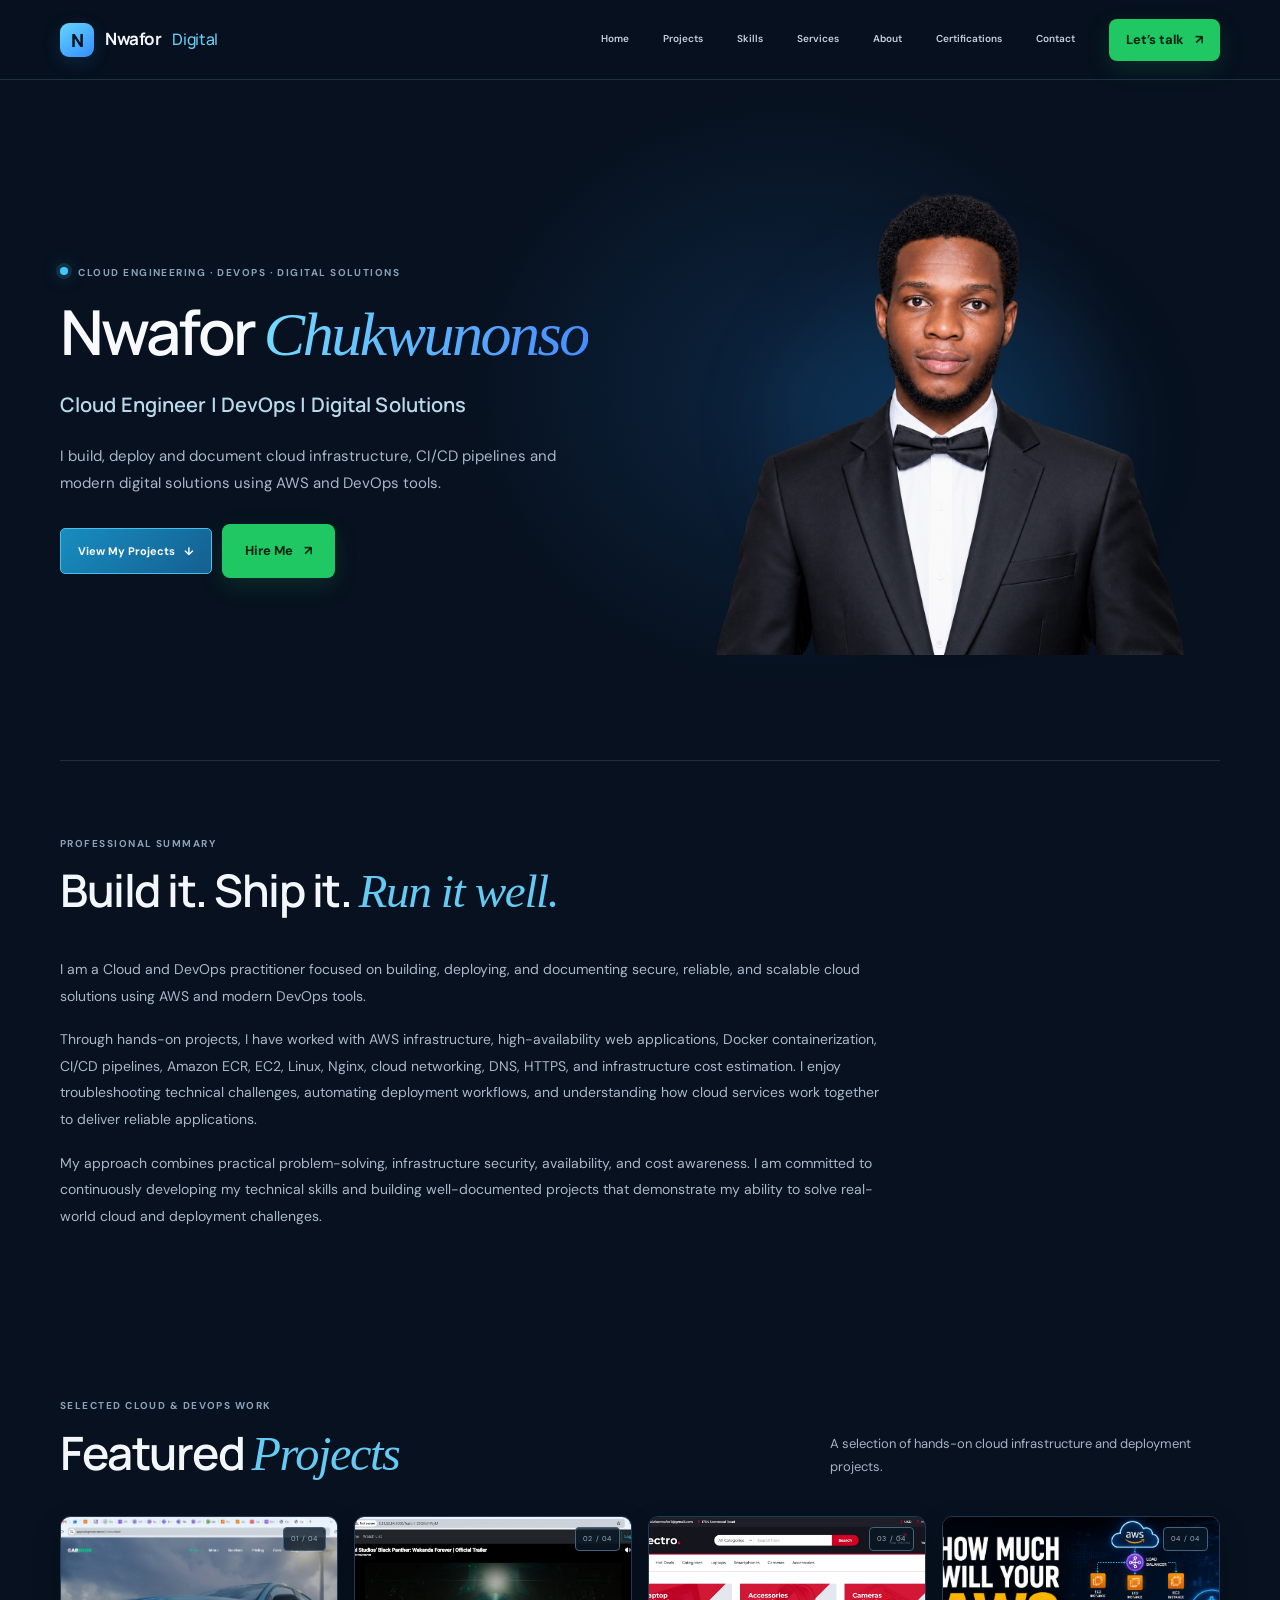
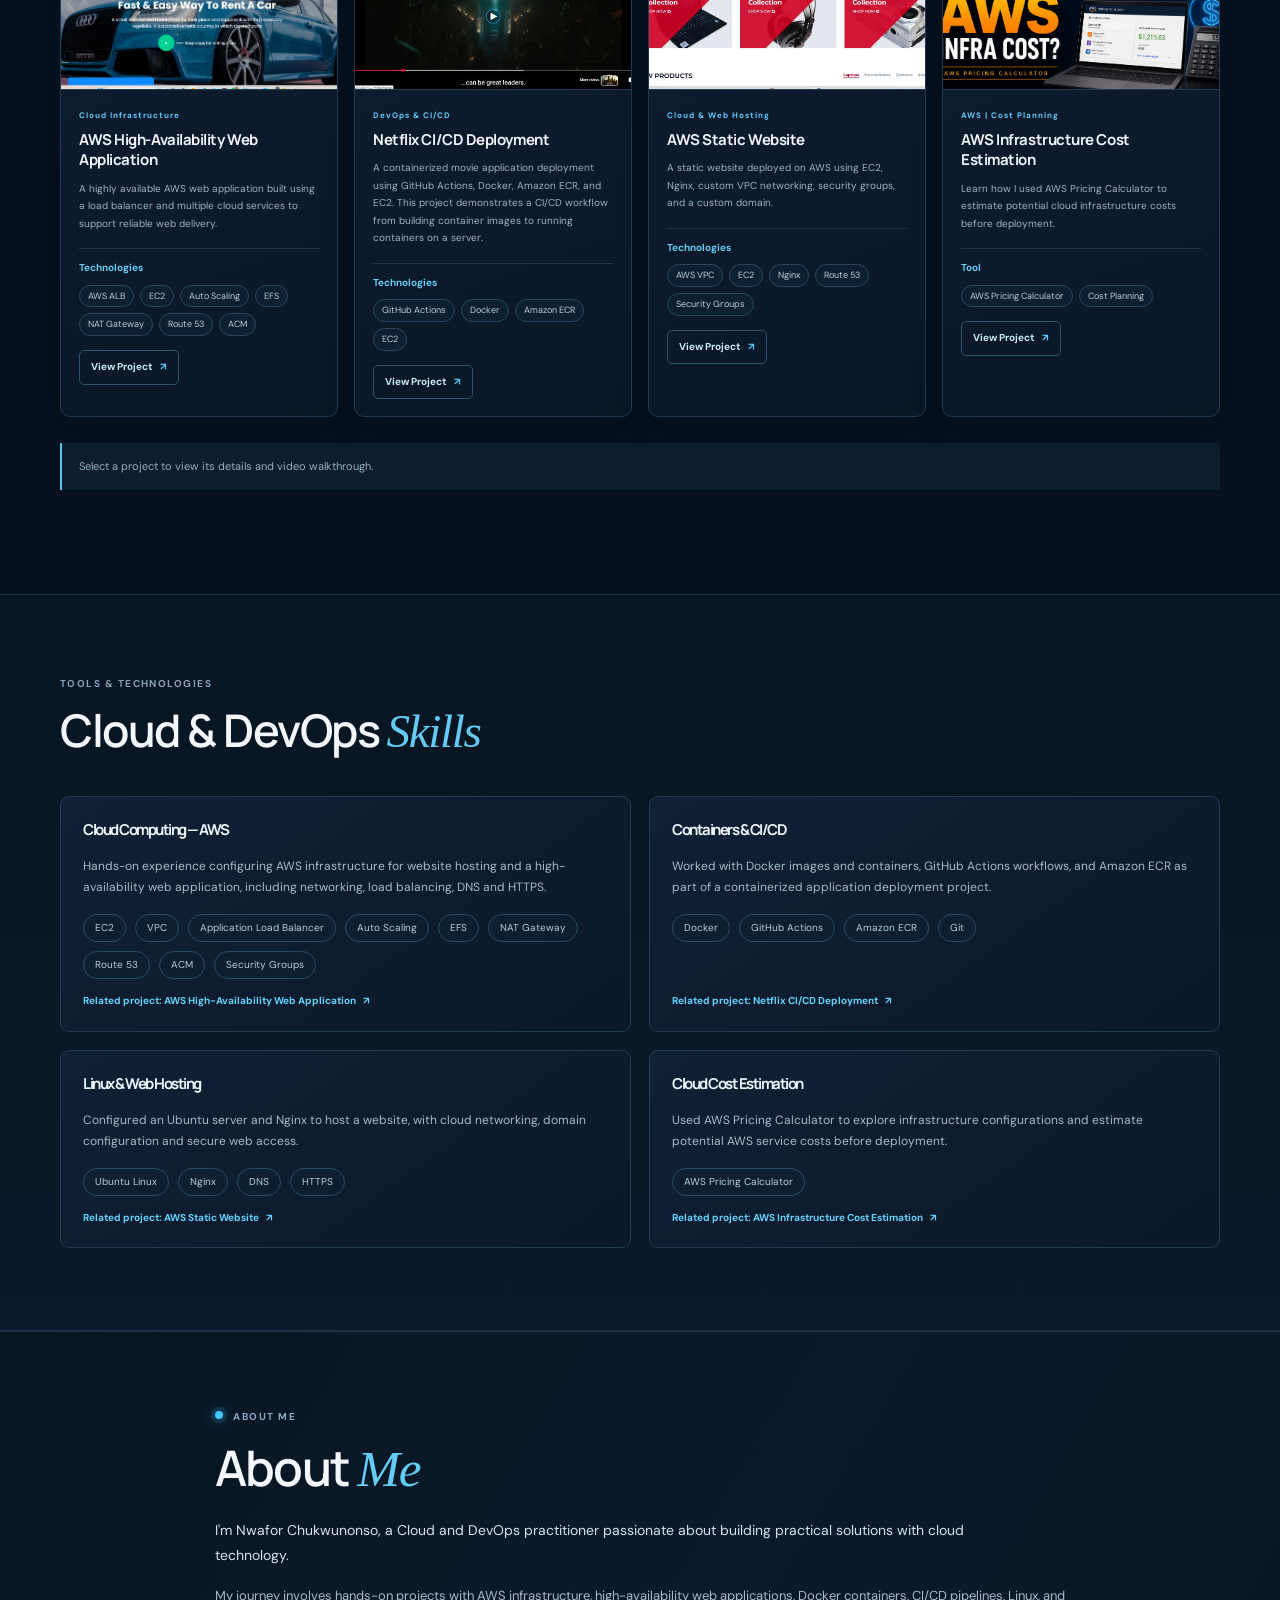
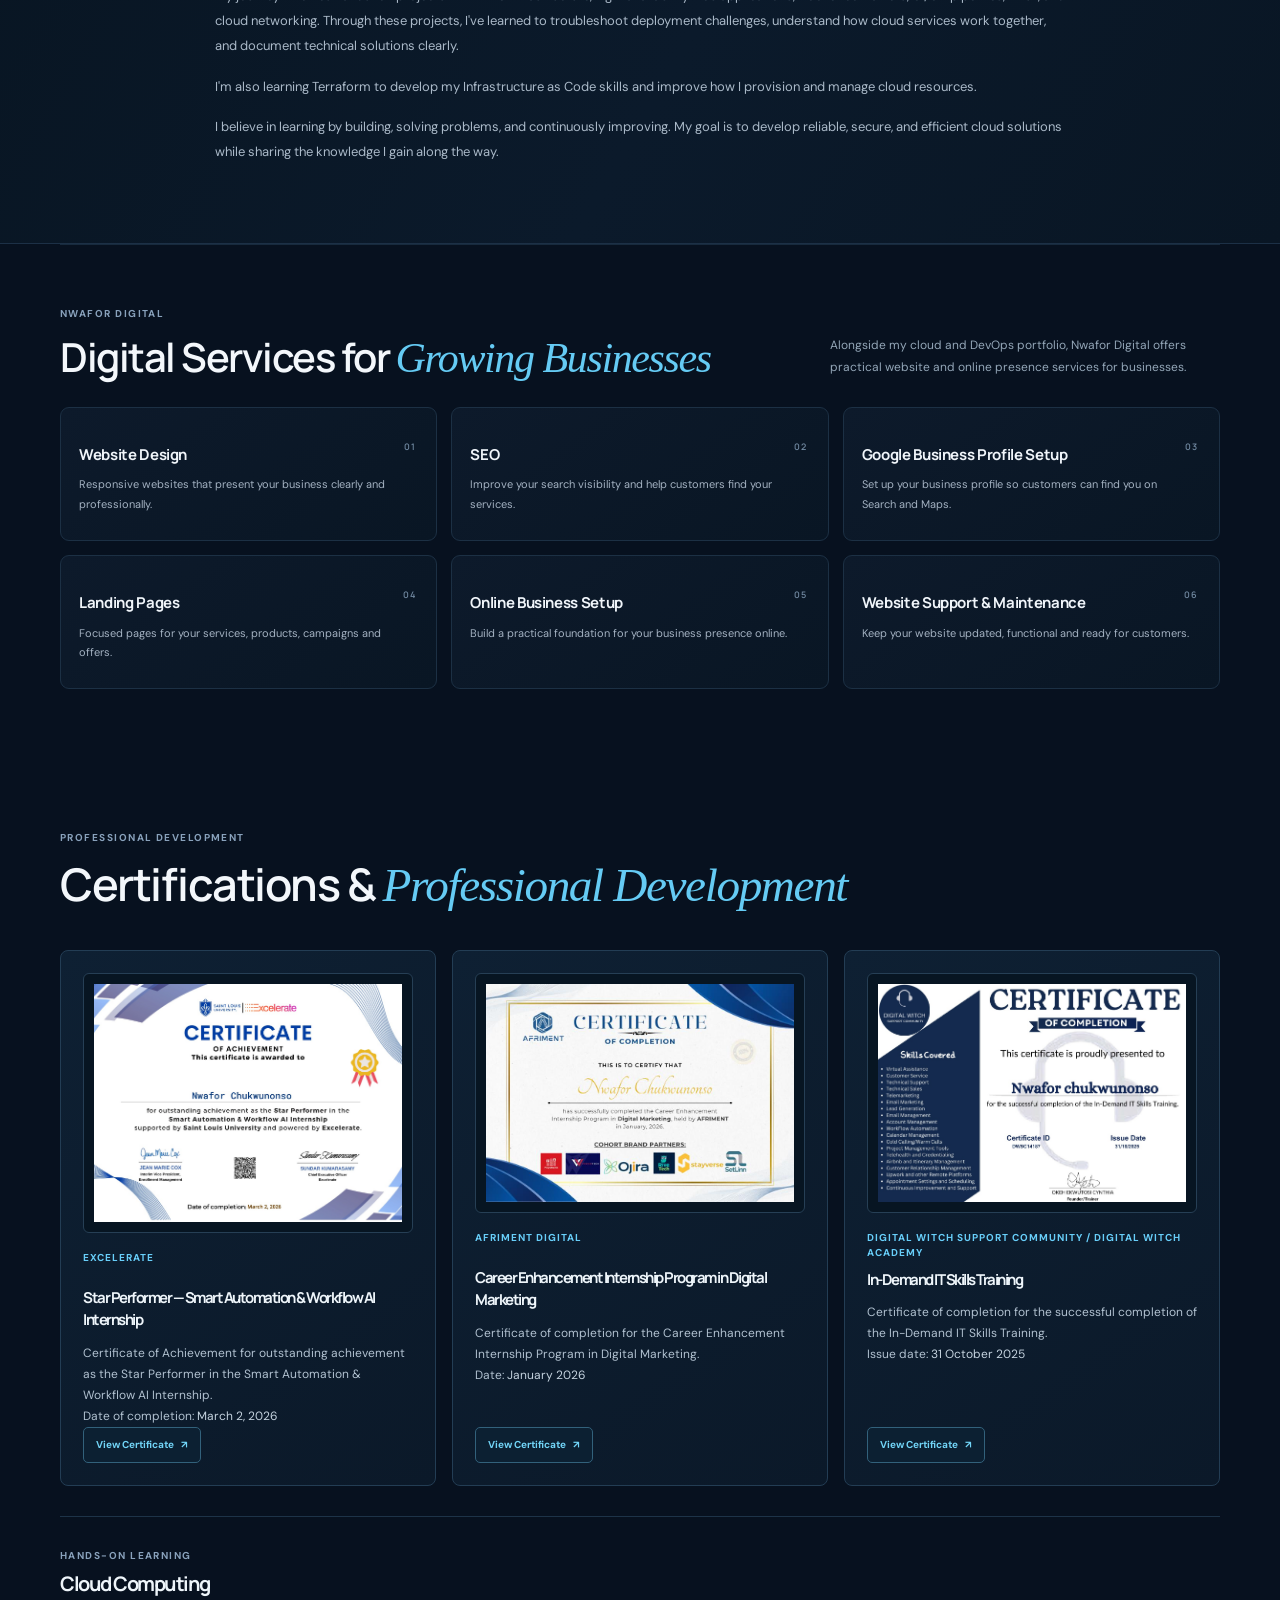
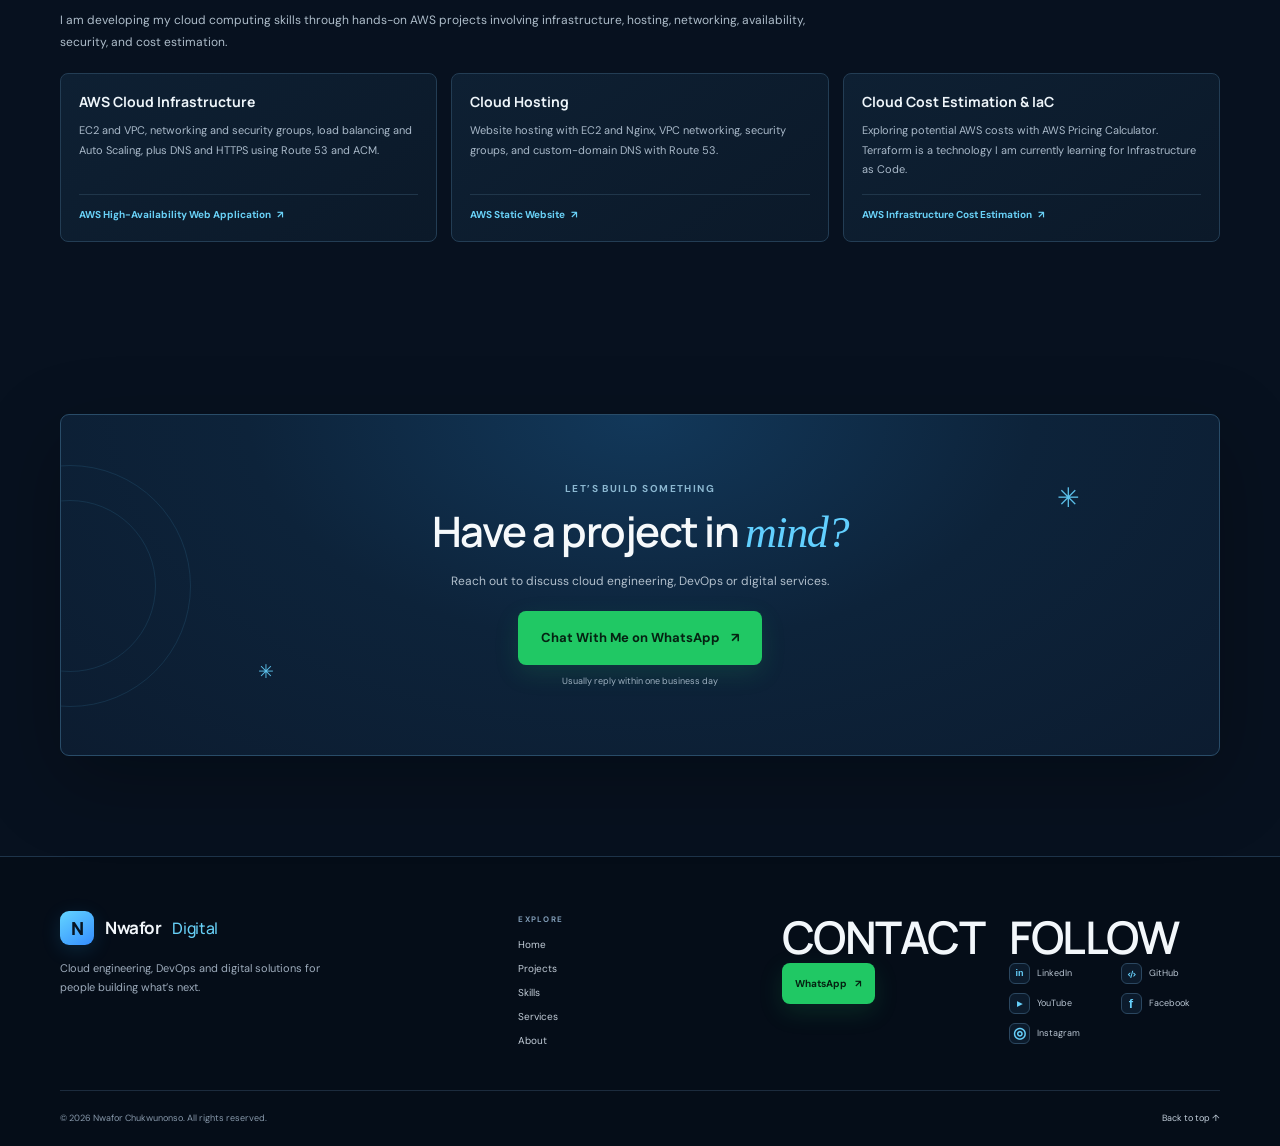
==== commit 885e5c16: "Complete professional portfolio website" ====
--- a/index.html
+++ b/index.html
@@ -4,23 +4,21 @@
   <meta charset="utf-8">
   <meta name="viewport" content="width=device-width, initial-scale=1">
   <meta name="theme-color" content="#07111f">
-  <meta name="description" content="Professional website design, SEO, Google Business Profile setup and digital solutions to help businesses build an online presence and reach more customers.">
+  <meta name="description" content="Nwafor Chukwunonso is a Cloud Engineer and DevOps practitioner building cloud infrastructure, CI/CD pipelines and digital solutions with AWS and modern DevOps tools.">
   <meta name="robots" content="index, follow">
-  <title>Website Design, SEO &amp; Google Business Setup | Nwafor Digital</title>
-  <!-- Replace YOUR-DOMAIN.com with your actual domain when it is connected. -->
-  <link rel="canonical" href="https://YOUR-DOMAIN.com/">
-  <meta property="og:title" content="Website Design, SEO &amp; Google Business Setup | Nwafor Digital">
-  <meta property="og:description" content="Professional website design, SEO, Google Business Profile setup and digital solutions to help businesses build an online presence and reach more customers.">
+  <title>Nwafor Chukwunonso | Cloud Engineer, DevOps &amp; Digital Solutions</title>
+  <link rel="canonical" href="https://www.nwaforchukwunonso.site/">
+  <meta property="og:title" content="Nwafor Chukwunonso | Cloud Engineer &amp; DevOps">
+  <meta property="og:description" content="Cloud infrastructure, CI/CD pipelines and digital solutions built with AWS and DevOps tools.">
   <meta property="og:type" content="website">
-  <meta property="og:url" content="https://YOUR-DOMAIN.com/">
-  <!-- Replace this placeholder with your final share image at images/og-image.jpg. -->
-  <meta property="og:image" content="https://YOUR-DOMAIN.com/images/og-image.jpg">
+  <meta property="og:url" content="https://www.nwaforchukwunonso.site/">
+  <meta property="og:image" content="https://www.nwaforchukwunonso.site/images/netflix-cicd.jpg">
   <meta name="twitter:card" content="summary_large_image">
-  <meta name="twitter:title" content="Website Design, SEO &amp; Google Business Setup | Nwafor Digital">
-  <meta name="twitter:description" content="Professional website design, SEO, Google Business Profile setup and digital solutions to help businesses build an online presence and reach more customers.">
-  <meta name="twitter:image" content="https://YOUR-DOMAIN.com/images/og-image.jpg">
-  <link rel="icon" type="image/png" href="images/favicon.png">
-  <link rel="apple-touch-icon" href="images/favicon.png">  <link rel="preconnect" href="https://fonts.googleapis.com">
+  <meta name="twitter:title" content="Nwafor Chukwunonso | Cloud Engineer &amp; DevOps">
+  <meta name="twitter:description" content="Cloud infrastructure, CI/CD pipelines and digital solutions built with AWS and DevOps tools.">
+  <meta name="twitter:image" content="https://www.nwaforchukwunonso.site/images/netflix-cicd.jpg">
+  <link rel="icon" type="image/svg+xml" href="images/favicon.svg">
+  <link rel="preconnect" href="https://fonts.googleapis.com">
   <link rel="preconnect" href="https://fonts.gstatic.com" crossorigin>
   <link href="https://fonts.googleapis.com/css2?family=DM+Sans:wght@400;500;600;700&family=Manrope:wght@400;500;600;700;800&display=swap" rel="stylesheet">
   <link rel="stylesheet" href="style.css">
@@ -30,158 +28,141 @@
   <a class="skip-link" href="#main">Skip to content</a>
   <header class="site-header">
     <nav class="nav wrap" aria-label="Main navigation">
-      <a class="brand" href="#home" aria-label="Nwafor Digital home"><span class="brand-mark" aria-hidden="true">N</span><span class="brand-name">Nwafor</span><span class="brand-light">Digital</span></a>
+      <a class="brand" href="#home" aria-label="Nwafor Chukwunonso home"><span class="brand-mark" aria-hidden="true">N</span><span class="brand-name">Nwafor</span><span class="brand-light">Digital</span></a>
       <button class="menu-toggle" type="button" aria-expanded="false" aria-controls="nav-links" aria-label="Open navigation"><span></span><span></span></button>
       <div class="nav-links" id="nav-links">
-        <a href="#services">Services</a><a href="#work">Work</a><a href="#about">About</a><a href="#faq">FAQs</a>
-        <a class="button button-whatsapp nav-cta" href="https://wa.me/2348162562786?text=Hello%20Nwafor%2C%20I%20came%20across%20your%20website%20and%20I%27d%20like%20to%20discuss%20your%20digital%20services." target="_blank" rel="noopener noreferrer"><span class="whatsapp-icon" aria-hidden="true"><svg viewBox="0 0 24 24" focusable="false"><path d="M20.2 3.8A10.1 10.1 0 0 0 4.3 16l-1.4 5.1 5.2-1.4a10.1 10.1 0 0 0 12.1-15.9ZM12 20a8.1 8.1 0 0 1-4.1-1.1l-.3-.2-3 .8.8-2.9-.2-.3A8.1 8.1 0 1 1 12 20Zm4.5-6.1c-.2-.1-1.5-.8-1.7-.9s-.4-.1-.5.1-.6.8-.8 1-.3.2-.5.1a6.6 6.6 0 0 1-2-1.2 7.5 7.5 0 0 1-1.4-1.7c-.1-.2 0-.3.1-.5l.4-.4.2-.4v-.4c0-.1-.5-1.3-.7-1.8s-.4-.4-.5-.4h-.5c-.2 0-.4.1-.6.3s-.8.8-.8 1.9.8 2.2.9 2.4a9.2 9.2 0 0 0 3.5 3.2c.5.2.9.4 1.2.5.5.2 1 .2 1.3.1.4-.1 1.5-.6 1.7-1.2s.2-1.1.1-1.2-.2-.2-.4-.3Z"/></svg></span>Let’s talk <span aria-hidden="true">↗</span></a>
+        <a href="#home">Home</a><a href="#projects">Projects</a><a href="#skills">Skills</a><a href="#services">Services</a><a href="#about">About</a><a href="#certifications">Certifications</a><a href="#contact">Contact</a>
+        <a class="button button-whatsapp nav-cta" href="https://wa.me/2348162562786?text=Hello%20Nwafor%2C%20I%20came%20across%20your%20website%20and%20I%27d%20like%20to%20discuss%20your%20digital%20services." target="_blank" rel="noopener noreferrer">Let’s talk <span aria-hidden="true">↗</span></a>
       </div>
     </nav>
   </header>
-
   <main id="main">
     <section class="hero wrap" id="home">
       <div class="hero-copy">
-        <p class="eyebrow"><span class="status-dot"></span> DIGITAL SERVICES FOR GROWING BUSINESSES</p>
-        <h1>Get Your Business Online. <span class="highlight">Get Found.</span> Get More Customers.</h1>
-        <p class="hero-lede">I help businesses build a professional online presence through website design, SEO, Google Business Profile setup, and affordable digital solutions.</p>
-        <div class="hero-actions"><a class="button button-whatsapp hero-primary" href="https://wa.me/2348162562786?text=Hello%20Nwafor%2C%20I%20came%20across%20your%20website%20and%20I%27d%20like%20to%20discuss%20your%20digital%20services." target="_blank" rel="noopener noreferrer"><span class="whatsapp-icon" aria-hidden="true"><svg viewBox="0 0 24 24" focusable="false"><path d="M20.2 3.8A10.1 10.1 0 0 0 4.3 16l-1.4 5.1 5.2-1.4a10.1 10.1 0 0 0 12.1-15.9ZM12 20a8.1 8.1 0 0 1-4.1-1.1l-.3-.2-3 .8.8-2.9-.2-.3A8.1 8.1 0 1 1 12 20Zm4.5-6.1c-.2-.1-1.5-.8-1.7-.9s-.4-.1-.5.1-.6.8-.8 1-.3.2-.5.1a6.6 6.6 0 0 1-2-1.2 7.5 7.5 0 0 1-1.4-1.7c-.1-.2 0-.3.1-.5l.4-.4.2-.4v-.4c0-.1-.5-1.3-.7-1.8s-.4-.4-.5-.4h-.5c-.2 0-.4.1-.6.3s-.8.8-.8 1.9.8 2.2.9 2.4a9.2 9.2 0 0 0 3.5 3.2c.5.2.9.4 1.2.5.5.2 1 .2 1.3.1.4-.1 1.5-.6 1.7-1.2s.2-1.1.1-1.2-.2-.2-.4-.3Z"/></svg></span>Chat With Me on WhatsApp <span aria-hidden="true">↗</span></a><a class="text-link hero-secondary" href="#work">View My Work <span aria-hidden="true">↓</span></a></div>
-        <p class="hero-trust">Websites <span>•</span> SEO <span>•</span> Google Visibility <span>•</span> Digital Solutions</p>
+        <p class="eyebrow"><span class="status-dot"></span> CLOUD ENGINEERING · DEVOPS · DIGITAL SOLUTIONS</p>
+        <h1>Nwafor <span class="highlight">Chukwunonso</span></h1>
+        <p class="hero-role">Cloud Engineer | DevOps | Digital Solutions</p>
+        <p class="hero-lede">I build, deploy and document cloud infrastructure, CI/CD pipelines and modern digital solutions using AWS and DevOps tools.</p>
+        <div class="hero-actions">
+          <a class="button button-primary" href="#projects">View My Projects <span aria-hidden="true">↓</span></a>
+
+          <a class="button button-whatsapp" href="https://wa.me/2348162562786?text=Hello%20Nwafor%2C%20I%20came%20across%20your%20website%20and%20I%27d%20like%20to%20discuss%20your%20digital%20services." target="_blank" rel="noopener noreferrer">Hire Me <span aria-hidden="true">↗</span></a>
+        </div>
+
       </div>
-      <div class="hero-visual" role="img" aria-label="Digital growth dashboard showing a business website, Google search visibility, and new customer inquiries">
-        <div class="visual-glow"></div>
-        <div class="growth-dashboard">
-          <div class="dashboard-top"><div class="dashboard-brand"><span class="dashboard-mark">N</span><span>YOUR BUSINESS <small>ONLINE OVERVIEW</small></span></div><span class="dashboard-live"><i></i> LIVE</span></div>
-          <div class="dashboard-content">
-            <div class="search-panel"><div class="panel-label"><span>GOOGLE SEARCH</span><span class="panel-dots">•••</span></div><div class="search-box"><span>⌕</span> website designer near me <b>⌕</b></div><div class="search-result"><span class="google-g">G</span><div><b>Your Business Name</b><small>yourbusiness.com</small><p>Professional websites and digital solutions for growing businesses.</p></div><span class="result-stars">★★★★★</span></div><div class="search-foot"><span class="ranking-dot"></span> Showing up when customers search</div></div>
-            <div class="metric-panel"><div class="panel-label"><span>ONLINE VISIBILITY</span><span class="metric-period">LAST 30 DAYS⌄</span></div><div class="metric-value">+38% <small>more people finding you</small></div><svg class="growth-chart" viewBox="0 0 360 100" role="presentation" aria-hidden="true"><defs><linearGradient id="chartFill" x1="0" x2="0" y1="0" y2="1"><stop offset="0" stop-color="#45c9ff" stop-opacity=".26"/><stop offset="1" stop-color="#45c9ff" stop-opacity="0"/></linearGradient></defs><path class="chart-area" d="M0 78 C30 75 36 61 65 68 S102 55 127 60 S163 38 191 51 S225 38 250 43 S281 22 306 33 S338 12 360 10 V100 H0Z"/><path class="chart-line" d="M0 78 C30 75 36 61 65 68 S102 55 127 60 S163 38 191 51 S225 38 250 43 S281 22 306 33 S338 12 360 10"/><circle cx="360" cy="10" r="4"/></svg><div class="chart-labels"><span>WEEK 1</span><span>WEEK 2</span><span>WEEK 3</span><span>WEEK 4</span></div></div>
-            <div class="site-panel"><div class="site-preview-top"><span>↗</span> yourbusiness.com <b>•••</b></div><div class="site-preview"><small>BUILT FOR YOUR NEXT CHAPTER</small><strong>A better way<br>to <em>grow online.</em></strong><span>EXPLORE SERVICES&nbsp; ↗</span><div class="preview-orb"></div></div></div>
-            <div class="inquiry-panel"><span class="inquiry-icon">↗</span><div><small>NEW CUSTOMER INQUIRY</small><b>Ready to get started?</b></div><span class="inquiry-time">2m ago</span></div>
-          </div>
-          <div class="dashboard-bottom"><span><i></i> Website is live</span><span><i></i> Google profile connected</span><span>YOUR DIGITAL FOUNDATION&nbsp; ↗</span></div>
-        </div>
-        <div class="visual-orbit orbit-one"></div><div class="visual-orbit orbit-two"></div>
+      <div class="hero-profile-frame"><img src="images/profile-hero-transparent.png" alt="Nwafor Chukwunonso, Cloud Engineer and DevOps practitioner." fetchpriority="high"></div>
+    </section>
+
+    <section class="section wrap summary-section" id="summary">
+      <div class="section-heading"><div><p class="eyebrow">PROFESSIONAL SUMMARY</p><h2>Build it. Ship it. <span class="serif">Run it well.</span></h2></div></div>
+      <div class="summary-copy">
+        <p>I am a Cloud and DevOps practitioner focused on building, deploying, and documenting secure, reliable, and scalable cloud solutions using AWS and modern DevOps tools.</p>
+        <p>Through hands-on projects, I have worked with AWS infrastructure, high-availability web applications, Docker containerization, CI/CD pipelines, Amazon ECR, EC2, Linux, Nginx, cloud networking, DNS, HTTPS, and infrastructure cost estimation. I enjoy troubleshooting technical challenges, automating deployment workflows, and understanding how cloud services work together to deliver reliable applications.</p>
+        <p>My approach combines practical problem-solving, infrastructure security, availability, and cost awareness. I am committed to continuously developing my technical skills and building well-documented projects that demonstrate my ability to solve real-world cloud and deployment challenges.</p>
       </div>
     </section>
 
-    <section class="trust-strip"><div class="wrap trust-inner"><span>ONE PARTNER FOR YOUR DIGITAL PRESENCE</span><div><b>WEBSITE DESIGN</b><i>✳</i><b>SEO</b><i>✳</i><b>GOOGLE BUSINESS</b><i>✳</i><b>ONGOING SUPPORT</b></div></div></section>
+    <section class="section wrap portfolio-section" id="projects">
+      <div class="section-heading portfolio-heading"><div><p class="eyebrow">SELECTED CLOUD &amp; DEVOPS WORK</p><h2>Featured <span class="serif">Projects</span></h2></div><p class="section-intro">A selection of hands-on cloud infrastructure and deployment projects.</p></div>
+      <div class="projects-grid portfolio-grid">
+        <article class="project-card portfolio-card"><div class="portfolio-media"><img src="images/aws-ha-project.jpg" alt="AWS high-availability web application project architecture" loading="lazy"><span class="project-number">01 / 04</span></div><div class="portfolio-card-content"><div class="portfolio-category">Cloud Infrastructure</div><h3>AWS High-Availability Web Application</h3><p>A highly available AWS web application built using a load balancer and multiple cloud services to support reliable web delivery.</p><div class="project-tech"><strong>Technologies</strong><ul class="project-tech-tags"><li>AWS ALB</li><li>EC2</li><li>Auto Scaling</li><li>EFS</li><li>NAT Gateway</li><li>Route 53</li><li>ACM</li></ul></div><a class="portfolio-link" href="projects/aws-high-availability.html" aria-label="View AWS High-Availability Web Application project">View Project <span aria-hidden="true">↗</span></a></div></article>
+        <article class="project-card portfolio-card"><div class="portfolio-media"><img src="images/netflix-cicd.jpg" alt="Netflix application CI/CD deployment project" loading="lazy"><span class="project-number">02 / 04</span></div><div class="portfolio-card-content"><div class="portfolio-category">DevOps &amp; CI/CD</div><h3>Netflix CI/CD Deployment</h3><p>A containerized movie application deployment using GitHub Actions, Docker, Amazon ECR, and EC2. This project demonstrates a CI/CD workflow from building container images to running containers on a server.</p><div class="project-tech"><strong>Technologies</strong><ul class="project-tech-tags"><li>GitHub Actions</li><li>Docker</li><li>Amazon ECR</li><li>EC2</li></ul></div><a class="portfolio-link" href="projects/netflix-cicd.html" aria-label="View Netflix CI/CD Deployment project">View Project <span aria-hidden="true">↗</span></a></div></article>
+        <article class="project-card portfolio-card"><div class="portfolio-media"><img src="images/aws-static-project.jpg" alt="AWS static website hosted with Nginx" loading="lazy"><span class="project-number">03 / 04</span></div><div class="portfolio-card-content"><div class="portfolio-category">Cloud &amp; Web Hosting</div><h3>AWS Static Website</h3><p>A static website deployed on AWS using EC2, Nginx, custom VPC networking, security groups, and a custom domain.</p><div class="project-tech"><strong>Technologies</strong><ul class="project-tech-tags"><li>AWS VPC</li><li>EC2</li><li>Nginx</li><li>Route 53</li><li>Security Groups</li></ul></div><a class="portfolio-link" href="projects/aws-static-website.html" aria-label="View AWS Static Website Deployment project">View Project <span aria-hidden="true">↗</span></a></div></article>
+        <article class="project-card portfolio-card"><div class="portfolio-media"><img src="images/aws-pricing-calculator.jpg.png" alt="AWS Pricing Calculator project demonstrating cloud infrastructure cost estimation." loading="lazy"><span class="project-number">04 / 04</span></div><div class="portfolio-card-content"><div class="portfolio-category">AWS | Cost Planning</div><h3>AWS Infrastructure Cost Estimation</h3><p>Learn how I used AWS Pricing Calculator to estimate potential cloud infrastructure costs before deployment.</p><div class="project-tech"><strong>Tool</strong><ul class="project-tech-tags"><li>AWS Pricing Calculator</li><li>Cost Planning</li></ul></div><a class="portfolio-link" href="projects/aws-pricing-calculator.html" aria-label="View AWS Infrastructure Cost Estimation project">View Project <span aria-hidden="true">↗</span></a></div></article>
+      </div>
+              <p class="project-details-note" id="project-details">Select a project to view its details and video walkthrough.</p>
+    </section>
+
+    <section class="section skills-section" id="skills"><div class="wrap">
+      <div class="section-heading"><div><p class="eyebrow">TOOLS &amp; TECHNOLOGIES</p><h2>Cloud &amp; DevOps <span class="serif">Skills</span></h2></div></div>
+      <div class="skills-grid">
+        <article class="skill-group"><h3>Cloud Computing — AWS</h3><p class="skill-description">Hands-on experience configuring AWS infrastructure for website hosting and a high-availability web application, including networking, load balancing, DNS and HTTPS.</p><ul><li>EC2</li><li>VPC</li><li>Application Load Balancer</li><li>Auto Scaling</li><li>EFS</li><li>NAT Gateway</li><li>Route 53</li><li>ACM</li><li>Security Groups</li></ul><a class="skill-project-link" href="projects/aws-high-availability.html" aria-label="View related project: AWS High-Availability Web Application">Related project: AWS High-Availability Web Application <span aria-hidden="true">↗</span></a></article>
+        <article class="skill-group"><h3>Containers &amp; CI/CD</h3><p class="skill-description">Worked with Docker images and containers, GitHub Actions workflows, and Amazon ECR as part of a containerized application deployment project.</p><ul><li>Docker</li><li>GitHub Actions</li><li>Amazon ECR</li><li>Git</li></ul><a class="skill-project-link" href="projects/netflix-cicd.html" aria-label="View related project: Netflix CI/CD Deployment">Related project: Netflix CI/CD Deployment <span aria-hidden="true">↗</span></a></article>
+        <article class="skill-group"><h3>Linux &amp; Web Hosting</h3><p class="skill-description">Configured an Ubuntu server and Nginx to host a website, with cloud networking, domain configuration and secure web access.</p><ul><li>Ubuntu Linux</li><li>Nginx</li><li>DNS</li><li>HTTPS</li></ul><a class="skill-project-link" href="projects/aws-static-website.html" aria-label="View related project: AWS Static Website">Related project: AWS Static Website <span aria-hidden="true">↗</span></a></article>
+        <article class="skill-group"><h3>Cloud Cost Estimation</h3><p class="skill-description">Used AWS Pricing Calculator to explore infrastructure configurations and estimate potential AWS service costs before deployment.</p><ul><li>AWS Pricing Calculator</li></ul><a class="skill-project-link" href="projects/aws-pricing-calculator.html" aria-label="View related project: AWS Infrastructure Cost Estimation">Related project: AWS Infrastructure Cost Estimation <span aria-hidden="true">↗</span></a></article>
+      </div>
+    </div></section>
+
+    <section class="about-me-section" id="about"><div class="wrap about-me-layout">
+      <div class="about-me-copy"><p class="eyebrow"><span class="status-dot"></span> ABOUT ME</p><h2>About <span class="serif">Me</span></h2>
+        <p class="about-me-lede">I'm Nwafor Chukwunonso, a Cloud and DevOps practitioner passionate about building practical solutions with cloud technology.</p>
+        <p>My journey involves hands-on projects with AWS infrastructure, high-availability web applications, Docker containers, CI/CD pipelines, Linux, and cloud networking. Through these projects, I've learned to troubleshoot deployment challenges, understand how cloud services work together, and document technical solutions clearly.</p>
+        <p>I'm also learning Terraform to develop my Infrastructure as Code skills and improve how I provision and manage cloud resources.</p>
+        <p>I believe in learning by building, solving problems, and continuously improving. My goal is to develop reliable, secure, and efficient cloud solutions while sharing the knowledge I gain along the way.</p>
+      </div>
+    </div></section>
 
     <section class="section wrap services-section" id="services">
-      <div class="section-heading services-heading"><div><p class="eyebrow">WHAT I DO</p><h2>How I Can Help <span class="serif">Your Business</span></h2></div><p class="section-intro">Whether you need a website, better visibility on Google, or a simple way for customers to find and contact you, I can help you build the right online presence.</p></div>
+      <div class="section-heading services-heading"><div><p class="eyebrow">NWAFOR DIGITAL</p><h2>Digital Services for <span class="serif">Growing Businesses</span></h2></div><p class="section-intro">Alongside my cloud and DevOps portfolio, Nwafor Digital offers practical website and online presence services for businesses.</p></div>
       <div class="services-grid">
-        <article class="service-card"><span class="service-icon" aria-hidden="true"><svg viewBox="0 0 24 24"><rect x="3" y="4" width="18" height="16" rx="2"/><path d="M3 9h18M7 6.5h.01M10 6.5h.01M7 13h4M7 16h7"/></svg></span><span class="card-index">01</span><h3>Website Design</h3><p>Professional, responsive websites designed to help your business build trust, showcase your services, and reach customers online.</p><a href="https://wa.me/2348162562786?text=Hello%20Nwafor%2C%20I%20came%20across%20your%20website%20and%20I%27d%20like%20to%20discuss%20your%20digital%20services." class="arrow-link" target="_blank" rel="noopener noreferrer" aria-label="Ask about website design">↗</a></article>
-        <article class="service-card"><span class="service-icon" aria-hidden="true"><svg viewBox="0 0 24 24"><circle cx="10.5" cy="10.5" r="6.5"/><path d="m16 16 4.5 4.5M8 12l2-2 1.5 1.5L14 9"/></svg></span><span class="card-index">02</span><h3>SEO</h3><p>Improve your website's visibility in search engines and help potential customers find your business when they search for your services.</p><a href="https://wa.me/2348162562786?text=Hello%20Nwafor%2C%20I%20came%20across%20your%20website%20and%20I%27d%20like%20to%20discuss%20your%20digital%20services." class="arrow-link" target="_blank" rel="noopener noreferrer" aria-label="Ask about SEO">↗</a></article>
-        <article class="service-card"><span class="service-icon" aria-hidden="true"><svg viewBox="0 0 24 24"><path d="M19 10c0 5-7 11-7 11S5 15 5 10a7 7 0 1 1 14 0Z"/><circle cx="12" cy="10" r="2.2"/><path d="M8 4 6.5 2.5M16 4l1.5-1.5"/></svg></span><span class="card-index">03</span><h3>Google Business Profile</h3><p>Set up and optimize your business presence on Google so customers can find your location, services, contact details, reviews, and opening hours.</p><a href="https://wa.me/2348162562786?text=Hello%20Nwafor%2C%20I%20came%20across%20your%20website%20and%20I%27d%20like%20to%20discuss%20your%20digital%20services." class="arrow-link" target="_blank" rel="noopener noreferrer" aria-label="Ask about Google Business Profile">↗</a></article>
-        <article class="service-card"><span class="service-icon" aria-hidden="true"><svg viewBox="0 0 24 24"><rect x="3" y="4" width="18" height="16" rx="2"/><path d="M3 9h18M7 13h5M7 16h3M15 13l2 2 3-4"/></svg></span><span class="card-index">04</span><h3>Landing Pages</h3><p>Focused landing pages built to promote a service, product, campaign, or special offer and turn visitors into potential customers.</p><a href="https://wa.me/2348162562786?text=Hello%20Nwafor%2C%20I%20came%20across%20your%20website%20and%20I%27d%20like%20to%20discuss%20your%20digital%20services." class="arrow-link" target="_blank" rel="noopener noreferrer" aria-label="Ask about landing pages">↗</a></article>
-        <article class="service-card"><span class="service-icon" aria-hidden="true"><svg viewBox="0 0 24 24"><circle cx="12" cy="12" r="9"/><path d="M3 12h18M12 3a15 15 0 0 1 0 18M12 3a15 15 0 0 0 0 18M6 6.5h12M6 17.5h12"/></svg></span><span class="card-index">05</span><h3>Online Business Setup</h3><p>If you're not sure where to start, I'll help you choose practical and affordable ways to establish your business online.</p><a href="https://wa.me/2348162562786?text=Hello%20Nwafor%2C%20I%20came%20across%20your%20website%20and%20I%27d%20like%20to%20discuss%20your%20digital%20services." class="arrow-link" target="_blank" rel="noopener noreferrer" aria-label="Ask about online business setup">↗</a></article>
-        <article class="service-card"><span class="service-icon" aria-hidden="true"><svg viewBox="0 0 24 24"><path d="M20 7v5h-5M4 17v-5h5"/><path d="M5.5 9A7 7 0 0 1 18 6l2 2M4 16l2 2a7 7 0 0 0 12.5-3"/></svg></span><span class="card-index">06</span><h3>Website Support &amp; Maintenance</h3><p>Keep your website updated, functional, and ready for your customers with ongoing improvements and basic maintenance.</p><a href="https://wa.me/2348162562786?text=Hello%20Nwafor%2C%20I%20came%20across%20your%20website%20and%20I%27d%20like%20to%20discuss%20your%20digital%20services." class="arrow-link" target="_blank" rel="noopener noreferrer" aria-label="Ask about website support and maintenance">↗</a></article>
-      </div>
-      <div class="services-cta"><p>Not sure what you need?</p><a class="button button-whatsapp" href="https://wa.me/2348162562786?text=Hello%20Nwafor%2C%20I%20came%20across%20your%20website%20and%20I%27d%20like%20to%20discuss%20your%20digital%20services." target="_blank" rel="noopener noreferrer"><span class="whatsapp-icon" aria-hidden="true"><svg viewBox="0 0 24 24" focusable="false"><path d="M20.2 3.8A10.1 10.1 0 0 0 4.3 16l-1.4 5.1 5.2-1.4a10.1 10.1 0 0 0 12.1-15.9ZM12 20a8.1 8.1 0 0 1-4.1-1.1l-.3-.2-3 .8.8-2.9-.2-.3A8.1 8.1 0 1 1 12 20Zm4.5-6.1c-.2-.1-1.5-.8-1.7-.9s-.4-.1-.5.1-.6.8-.8 1-.3.2-.5.1a6.6 6.6 0 0 1-2-1.2 7.5 7.5 0 0 1-1.4-1.7c-.1-.2 0-.3.1-.5l.4-.4.2-.4v-.4c0-.1-.5-1.3-.7-1.8s-.4-.4-.5-.4h-.5c-.2 0-.4.1-.6.3s-.8.8-.8 1.9.8 2.2.9 2.4a9.2 9.2 0 0 0 3.5 3.2c.5.2.9.4 1.2.5.5.2 1 .2 1.3.1.4-.1 1.5-.6 1.7-1.2s.2-1.1.1-1.2-.2-.2-.4-.3Z"/></svg></span>Let’s Talk <span aria-hidden="true">↗</span></a></div>
-    </section>
-    <section class="starter-section" id="affordable-start">
-      <div class="wrap starter-layout">
-        <div class="starter-copy">
-          <p class="eyebrow"><span class="status-dot"></span> A PRACTICAL PLACE TO BEGIN</p>
-          <h2>Not Ready for a <span class="serif">Full Website?</span></h2>
-          <p class="starter-lede">That's okay. Your business can still have a professional online presence.</p>
-          <p class="starter-description">Every business has different needs and budgets. If a full website isn't the right starting point for you, I can help you begin with practical and affordable solutions that make it easier for customers to find and contact you.</p>
-          <a class="button button-whatsapp starter-cta" href="https://wa.me/2348162562786?text=Hello%20Nwafor%2C%20I%20came%20across%20your%20website%20and%20I%27d%20like%20to%20discuss%20your%20digital%20services." target="_blank" rel="noopener noreferrer"><span class="whatsapp-icon" aria-hidden="true"><svg viewBox="0 0 24 24" focusable="false"><path d="M20.2 3.8A10.1 10.1 0 0 0 4.3 16l-1.4 5.1 5.2-1.4a10.1 10.1 0 0 0 12.1-15.9ZM12 20a8.1 8.1 0 0 1-4.1-1.1l-.3-.2-3 .8.8-2.9-.2-.3A8.1 8.1 0 1 1 12 20Zm4.5-6.1c-.2-.1-1.5-.8-1.7-.9s-.4-.1-.5.1-.6.8-.8 1-.3.2-.5.1a6.6 6.6 0 0 1-2-1.2 7.5 7.5 0 0 1-1.4-1.7c-.1-.2 0-.3.1-.5l.4-.4.2-.4v-.4c0-.1-.5-1.3-.7-1.8s-.4-.4-.5-.4h-.5c-.2 0-.4.1-.6.3s-.8.8-.8 1.9.8 2.2.9 2.4a9.2 9.2 0 0 0 3.5 3.2c.5.2.9.4 1.2.5.5.2 1 .2 1.3.1.4-.1 1.5-.6 1.7-1.2s.2-1.1.1-1.2-.2-.2-.4-.3Z"/></svg></span>Tell Me What You Need <span aria-hidden="true">↗</span></a>
-          <span class="starter-note">A friendly conversation, with no pressure.</span>
-        </div>
-        <div class="starter-options" aria-label="Affordable ways to begin building your online presence">
-          <div class="starter-options-head"><span>START WITH WHAT FITS</span><span class="starter-spark" aria-hidden="true">✳</span></div>
-          <article class="starter-option"><span class="starter-number">01</span><span class="starter-icon" aria-hidden="true"><svg viewBox="0 0 24 24"><path d="M19 10c0 5-7 11-7 11S5 15 5 10a7 7 0 1 1 14 0Z"/><circle cx="12" cy="10" r="2.2"/></svg></span><div><h3>Google Business Profile</h3><p>Help customers find your business on Google Search and Google Maps.</p></div><span class="starter-arrow" aria-hidden="true">↗</span></article>
-          <article class="starter-option"><span class="starter-number">02</span><span class="starter-icon" aria-hidden="true"><svg viewBox="0 0 24 24"><rect x="3" y="4" width="18" height="16" rx="2"/><path d="M3 9h18M7 13h5M7 16h3"/></svg></span><div><h3>Simple Landing Page</h3><p>A focused page that tells customers what you offer and gives them an easy way to contact you.</p></div><span class="starter-arrow" aria-hidden="true">↗</span></article>
-          <article class="starter-option"><span class="starter-number">03</span><span class="starter-icon" aria-hidden="true"><svg viewBox="0 0 24 24"><circle cx="12" cy="12" r="9"/><path d="M3 12h18M12 3a15 15 0 0 1 0 18M12 3a15 15 0 0 0 0-18"/></svg></span><div><h3>Social &amp; Online Presence</h3><p>Create a stronger foundation for your business across the platforms where your customers are already looking.</p></div><span class="starter-arrow" aria-hidden="true">↗</span></article>
-          <div class="starter-options-foot"><span>START SMALL</span><span class="starter-foot-line"></span><span>GROW WITH CONFIDENCE</span></div>
-        </div>
+        <article class="service-card"><span class="card-index">01</span><h3>Website Design</h3><p>Responsive websites that present your business clearly and professionally.</p></article>
+        <article class="service-card"><span class="card-index">02</span><h3>SEO</h3><p>Improve your search visibility and help customers find your services.</p></article>
+        <article class="service-card"><span class="card-index">03</span><h3>Google Business Profile Setup</h3><p>Set up your business profile so customers can find you on Search and Maps.</p></article>
+        <article class="service-card"><span class="card-index">04</span><h3>Landing Pages</h3><p>Focused pages for your services, products, campaigns and offers.</p></article>
+        <article class="service-card"><span class="card-index">05</span><h3>Online Business Setup</h3><p>Build a practical foundation for your business presence online.</p></article>
+        <article class="service-card"><span class="card-index">06</span><h3>Website Support &amp; Maintenance</h3><p>Keep your website updated, functional and ready for customers.</p></article>
       </div>
     </section>
 
-    <section class="affordable-section"><div class="wrap affordable-inner"><div class="affordable-copy"><p class="eyebrow">A SMART PLACE TO START</p><h2>A stronger online presence, <span class="serif">without the overwhelm.</span></h2><p>You don’t need a huge team or a huge budget to show up professionally. Get the right essentials, built around your priorities and ready to grow with you.</p><a class="button button-whatsapp" href="https://wa.me/2348162562786?text=Hello%20Nwafor%2C%20I%20came%20across%20your%20website%20and%20I%27d%20like%20to%20discuss%20your%20digital%20services." target="_blank" rel="noopener noreferrer"><span class="whatsapp-icon" aria-hidden="true"><svg viewBox="0 0 24 24" focusable="false"><path d="M20.2 3.8A10.1 10.1 0 0 0 4.3 16l-1.4 5.1 5.2-1.4a10.1 10.1 0 0 0 12.1-15.9ZM12 20a8.1 8.1 0 0 1-4.1-1.1l-.3-.2-3 .8.8-2.9-.2-.3A8.1 8.1 0 1 1 12 20Zm4.5-6.1c-.2-.1-1.5-.8-1.7-.9s-.4-.1-.5.1-.6.8-.8 1-.3.2-.5.1a6.6 6.6 0 0 1-2-1.2 7.5 7.5 0 0 1-1.4-1.7c-.1-.2 0-.3.1-.5l.4-.4.2-.4v-.4c0-.1-.5-1.3-.7-1.8s-.4-.4-.5-.4h-.5c-.2 0-.4.1-.6.3s-.8.8-.8 1.9.8 2.2.9 2.4a9.2 9.2 0 0 0 3.5 3.2c.5.2.9.4 1.2.5.5.2 1 .2 1.3.1.4-.1 1.5-.6 1.7-1.2s.2-1.1.1-1.2-.2-.2-.4-.3Z"/></svg></span>Let’s find your starting point <span aria-hidden="true">↗</span></a></div><div class="growth-card"><div class="growth-top"><span>YOUR NEXT CHAPTER</span><span>✳</span></div><div class="growth-steps"><div class="growth-step"><span>01</span><div><b>Get the foundations right</b><small>A clear website and a complete profile.</small></div><i>✓</i></div><div class="growth-step"><span>02</span><div><b>Help people find you</b><small>Build visibility where your customers search.</small></div><i>✓</i></div><div class="growth-step"><span>03</span><div><b>Keep moving forward</b><small>Ongoing support as your business grows.</small></div><i>↗</i></div></div><p class="growth-note">A considered plan. A real person. Progress you can feel.</p></div></div></section>
+    <section class="section wrap certifications-section" id="certifications">
+      <div class="section-heading">
+        <div><p class="eyebrow">PROFESSIONAL DEVELOPMENT</p><h2>Certifications &amp; <span class="serif">Professional Development</span></h2></div>
+      </div>
+      <div class="credential-grid">
+        <article class="credential-card">
+          <figure class="credential-preview"><img src="certificates/excelerate-automation-workflow-specialist.png.jpg" alt="Excelerate certificate recognizing Nwafor Chukwunonso as Star Performer in the Smart Automation &amp; Workflow AI Internship" loading="lazy" decoding="async"></figure>
+          <p class="credential-issuer">Excelerate</p>
+          <h3>Star Performer — Smart Automation &amp; Workflow AI Internship</h3>
+          <p>Certificate of Achievement for outstanding achievement as the Star Performer in the Smart Automation &amp; Workflow AI Internship.</p>
+          <p class="credential-date">Date of completion: <time datetime="2026-03-02">March 2, 2026</time></p>
+          <a class="credential-link" href="certificates/excelerate-automation-workflow-specialist.png.jpg" target="_blank" rel="noopener noreferrer" aria-label="Open full-size Excelerate certificate image">View Certificate <span aria-hidden="true">↗</span></a>
+        </article>
+        <article class="credential-card">
+          <figure class="credential-preview"><img src="certificates/afriment-digital-marketing.png.jpg" alt="Afriment certificate of completion for Nwafor Chukwunonso’s Career Enhancement Internship Program in Digital Marketing" loading="lazy" decoding="async"></figure>
+          <p class="credential-issuer">Afriment Digital</p>
+          <h3>Career Enhancement Internship Program in Digital Marketing</h3>
+          <p>Certificate of completion for the Career Enhancement Internship Program in Digital Marketing.</p>
+          <p class="credential-date">Date: <time datetime="2026-01">January 2026</time></p>
+          <a class="credential-link" href="certificates/afriment-digital-marketing.png.jpg" target="_blank" rel="noopener noreferrer" aria-label="Open full-size Afriment Digital certificate image">View Certificate <span aria-hidden="true">↗</span></a>
+        </article>
+        <article class="credential-card">
+          <figure class="credential-preview"><img src="certificates/it-support-specialist.png.jpg" alt="Digital Witch Support Community certificate of completion for the In-Demand IT Skills Training awarded to Nwafor Chukwunonso" loading="lazy" decoding="async"></figure>
+          <p class="credential-issuer">Digital Witch Support Community / Digital Witch Academy</p>
+          <h3>In-Demand IT Skills Training</h3>
+          <p>Certificate of completion for the successful completion of the In-Demand IT Skills Training.</p>
+          <p class="credential-date">Issue date: <time datetime="2025-10-31">31 October 2025</time></p>
+          <a class="credential-link" href="certificates/it-support-specialist.png.jpg" target="_blank" rel="noopener noreferrer" aria-label="Open full-size Digital Witch IT Skills certificate image">View Certificate <span aria-hidden="true">↗</span></a>
+        </article>
+      </div>
 
-    <section class="section wrap portfolio-section" id="work">
-      <div class="section-heading portfolio-heading"><div><p class="eyebrow">PROJECTS &amp; CASE STUDIES</p><h2>Work I’ve <span class="serif">Done</span></h2></div><p class="section-intro">A few projects I've built and worked on across cloud, websites, and digital solutions.</p></div>
-      <!-- Replace each src below with your screenshot file in images/. The placeholder displays until the image is available. -->
-      <div class="projects-grid portfolio-grid">
-        <article class="project-card portfolio-card"><div class="portfolio-media"><img src="images/aws-ha-project.jpg" alt="Screenshot of the AWS high-availability web application project" loading="lazy"><div class="portfolio-placeholder placeholder-cloud" aria-hidden="true"><div class="placeholder-window"><div class="placeholder-window-bar"><i></i><i></i><i></i><span>cloud architecture</span></div><div class="cloud-flow"><span class="cloud-node">Route 53<br><small>DNS</small></span><b>→</b><span class="cloud-node cloud-node-accent">Load Balancer<br><small>Multi-AZ</small></span><b>→</b><span class="cloud-node">Auto Scaling<br><small>EC2</small></span></div><div class="cloud-zone"><span>Availability Zone A</span><span>Availability Zone B</span></div></div><span class="placeholder-label">AWS · HIGH AVAILABILITY</span></div><span class="project-number">01 / 03</span></div><div class="portfolio-card-content"><div class="portfolio-category">CLOUD INFRASTRUCTURE</div><h3>AWS High-Availability Web Application</h3><p>Designed and deployed a highly available web application across multiple Availability Zones using AWS services including Application Load Balancer, EC2, Auto Scaling, EFS, NAT Gateway, Route 53 and ACM.</p><a class="portfolio-link" href="#" aria-label="View AWS High-Availability Web Application project">View Project <span aria-hidden="true">↗</span></a></div></article>
-        <article class="project-card portfolio-card"><div class="portfolio-media"><img src="images/netflix-cicd.jpg" alt="Screenshot of the Netflix CI/CD deployment project" loading="lazy"><div class="portfolio-placeholder placeholder-pipeline" aria-hidden="true"><div class="pipeline-window"><div class="placeholder-window-bar"><i></i><i></i><i></i><span>deployment workflow</span></div><div class="pipeline-flow"><span>CODE</span><b>→</b><span>BUILD</span><b>→</b><span>IMAGE</span><b>→</b><span>DEPLOY</span></div><div class="pipeline-status"><i></i> Workflow completed <span>GitHub Actions</span></div></div><span class="placeholder-label">GITHUB ACTIONS · DOCKER · AWS</span></div><span class="project-number">02 / 03</span></div><div class="portfolio-card-content"><div class="portfolio-category">DEVOPS &amp; CI/CD</div><h3>Netflix CI/CD Deployment</h3><p>Built a CI/CD workflow using GitHub Actions, Docker, Amazon ECR and Amazon EC2 to build, push and deploy a frontend and backend application.</p><a class="portfolio-link" href="#" aria-label="View Netflix CI/CD Deployment project">View Project <span aria-hidden="true">↗</span></a></div></article>
-        <article class="project-card portfolio-card"><div class="portfolio-media"><img src="images/aws-static-project.jpg" alt="Screenshot of the static website hosted on AWS" loading="lazy"><div class="portfolio-placeholder placeholder-web" aria-hidden="true"><div class="static-browser"><div class="placeholder-window-bar"><i></i><i></i><i></i><span>yourdomain.com</span></div><div class="static-page"><div class="static-nav"><b>YOUR BRAND</b><span>ABOUT&nbsp;&nbsp; SERVICES&nbsp;&nbsp; CONTACT</span></div><div class="static-hero"><small>YOUR BUSINESS, ONLINE</small><strong>A simple home<br>on the web.</strong><span>EXPLORE MORE&nbsp; ↗</span></div></div></div><span class="placeholder-label">AWS · NGINX · ROUTE 53</span></div><span class="project-number">03 / 03</span></div><div class="portfolio-card-content"><div class="portfolio-category">CLOUD &amp; WEB HOSTING</div><h3>Static Website on AWS</h3><p>Deployed a static website on AWS using a custom VPC, EC2, Nginx, Route 53, security groups and a custom domain.</p><a class="portfolio-link" href="#" aria-label="View Static Website on AWS project">View Project <span aria-hidden="true">↗</span></a></div></article>
+    </section>
+    <section class="section wrap cloud-learning-panel" id="cloud-computing" aria-labelledby="cloud-computing-title">
+      <div class="learning-heading"><p class="eyebrow">HANDS-ON LEARNING</p><h3 id="cloud-computing-title">Cloud Computing</h3></div>
+      <p class="cloud-learning-intro">I am developing my cloud computing skills through hands-on AWS projects involving infrastructure, hosting, networking, availability, security, and cost estimation.</p>
+      <div class="cloud-topic-grid">
+        <article class="cloud-topic-card">
+          <h4>AWS Cloud Infrastructure</h4>
+          <p>EC2 and VPC, networking and security groups, load balancing and Auto Scaling, plus DNS and HTTPS using Route 53 and ACM.</p>
+          <a href="projects/aws-high-availability.html">AWS High-Availability Web Application <span aria-hidden="true">↗</span></a>
+        </article>
+        <article class="cloud-topic-card">
+          <h4>Cloud Hosting</h4>
+          <p>Website hosting with EC2 and Nginx, VPC networking, security groups, and custom-domain DNS with Route 53.</p>
+          <a href="projects/aws-static-website.html">AWS Static Website <span aria-hidden="true">↗</span></a>
+        </article>
+        <article class="cloud-topic-card">
+          <h4>Cloud Cost Estimation &amp; IaC</h4>
+          <p>Exploring potential AWS costs with AWS Pricing Calculator. Terraform is a technology I am currently learning for Infrastructure as Code.</p>
+          <a href="projects/aws-pricing-calculator.html">AWS Infrastructure Cost Estimation <span aria-hidden="true">↗</span></a>
+        </article>
       </div>
     </section>
-    <section class="about-me-section" id="about">
-      <div class="wrap about-me-layout">
-        <div class="about-photo" aria-label="Profile photo of Nwafor">
-          <img src="images/profile.jpg" alt="Nwafor, founder of Nwafor Digital" loading="lazy">
-          <div class="about-photo-placeholder" aria-hidden="true"><span class="about-monogram">N</span><span class="photo-placeholder-label">PROFILE PHOTO</span><span class="photo-placeholder-hint">Add your image as <b>images/profile.jpg</b></span></div>
-          <span class="about-photo-outline" aria-hidden="true"></span>
-        </div>
-        <div class="about-me-copy">
-          <p class="eyebrow"><span class="status-dot"></span> THE PERSON BEHIND NWAFOR DIGITAL</p>
-          <h2>Meet <span class="serif">Nwafor</span></h2>
-          <p class="about-me-lede">Hi, I'm Nwafor. I help businesses build a stronger online presence through website design, SEO, Google visibility, and practical digital solutions.</p>
-          <p>My approach is simple: understand what your business needs, build a solution that makes sense for your goals and budget, and make it easier for your customers to find and connect with you online.</p>
-          <p>Whether you're starting from scratch or looking to improve your existing online presence, I'm here to help you take the next step.</p>
-          <a class="button button-whatsapp about-me-cta" href="https://wa.me/2348162562786?text=Hello%20Nwafor%2C%20I%20came%20across%20your%20website%20and%20I%27d%20like%20to%20discuss%20your%20digital%20services." target="_blank" rel="noopener noreferrer"><span class="whatsapp-icon" aria-hidden="true"><svg viewBox="0 0 24 24" focusable="false"><path d="M20.2 3.8A10.1 10.1 0 0 0 4.3 16l-1.4 5.1 5.2-1.4a10.1 10.1 0 0 0 12.1-15.9ZM12 20a8.1 8.1 0 0 1-4.1-1.1l-.3-.2-3 .8.8-2.9-.2-.3A8.1 8.1 0 1 1 12 20Zm4.5-6.1c-.2-.1-1.5-.8-1.7-.9s-.4-.1-.5.1-.6.8-.8 1-.3.2-.5.1a6.6 6.6 0 0 1-2-1.2 7.5 7.5 0 0 1-1.4-1.7c-.1-.2 0-.3.1-.5l.4-.4.2-.4v-.4c0-.1-.5-1.3-.7-1.8s-.4-.4-.5-.4h-.5c-.2 0-.4.1-.6.3s-.8.8-.8 1.9.8 2.2.9 2.4a9.2 9.2 0 0 0 3.5 3.2c.5.2.9.4 1.2.5.5.2 1 .2 1.3.1.4-.1 1.5-.6 1.7-1.2s.2-1.1.1-1.2-.2-.2-.4-.3Z"/></svg></span>Let's Work Together <span aria-hidden="true">↗</span></a>
-        </div>
-      </div>
-    </section>
-
-    <section class="benefits-section" id="why-work-with-me">
-      <div class="wrap benefits-inner">
-        <div class="benefits-heading"><p class="eyebrow">A THOUGHTFUL WAY TO WORK</p><h2>Why Work <span class="serif">With Me?</span></h2></div>
-        <div class="benefits-grid">
-          <article class="benefit-card"><span class="benefit-icon" aria-hidden="true"><svg viewBox="0 0 24 24"><path d="m12 3 1.8 5.2L19 10l-5.2 1.8L12 17l-1.8-5.2L5 10l5.2-1.8L12 3Z"/><path d="m19 14 1.2 2.8L23 18l-2.8 1.2L19 22l-1.2-2.8L15 18l2.8-1.2L19 14Z"/></svg></span><span class="benefit-number">01</span><h3>Practical Solutions</h3><p>Every business is different. I focus on solutions that fit your actual needs instead of adding unnecessary complexity.</p></article>
-          <article class="benefit-card"><span class="benefit-icon" aria-hidden="true"><svg viewBox="0 0 24 24"><circle cx="12" cy="12" r="9"/><circle cx="12" cy="12" r="5"/><circle cx="12" cy="12" r="1"/><path d="m14 10 6-6"/></svg></span><span class="benefit-number">02</span><h3>Built Around Your Goals</h3><p>I take time to understand what you want to achieve and build the online solution around your business goals.</p></article>
-          <article class="benefit-card"><span class="benefit-icon" aria-hidden="true"><svg viewBox="0 0 24 24"><rect x="5" y="2.5" width="14" height="19" rx="2"/><path d="M9 5.5h6M10 18.5h4"/><path d="M2 8v8M22 8v8"/></svg></span><span class="benefit-number">03</span><h3>Mobile-Friendly &amp; Modern</h3><p>Your website should work well and look professional across phones, tablets and computers.</p></article>
-          <article class="benefit-card"><span class="benefit-icon" aria-hidden="true"><svg viewBox="0 0 24 24"><path d="M20 7v5h-5M4 17v-5h5"/><path d="M5.5 9A7 7 0 0 1 18 6l2 2M4 16l2 2a7 7 0 0 0 12.5-3"/></svg></span><span class="benefit-number">04</span><h3>Ongoing Support</h3><p>Need changes after your website goes live? I can help with updates, improvements and ongoing support.</p></article>
-        </div>
-        <div class="benefits-cta"><p>Let’s build something that works for your business.</p><a class="button button-whatsapp" href="https://wa.me/2348162562786?text=Hello%20Nwafor%2C%20I%20came%20across%20your%20website%20and%20I%27d%20like%20to%20discuss%20your%20digital%20services." target="_blank" rel="noopener noreferrer"><span class="whatsapp-icon" aria-hidden="true"><svg viewBox="0 0 24 24" focusable="false"><path d="M20.2 3.8A10.1 10.1 0 0 0 4.3 16l-1.4 5.1 5.2-1.4a10.1 10.1 0 0 0 12.1-15.9ZM12 20a8.1 8.1 0 0 1-4.1-1.1l-.3-.2-3 .8.8-2.9-.2-.3A8.1 8.1 0 1 1 12 20Zm4.5-6.1c-.2-.1-1.5-.8-1.7-.9s-.4-.1-.5.1-.6.8-.8 1-.3.2-.5.1a6.6 6.6 0 0 1-2-1.2 7.5 7.5 0 0 1-1.4-1.7c-.1-.2 0-.3.1-.5l.4-.4.2-.4v-.4c0-.1-.5-1.3-.7-1.8s-.4-.4-.5-.4h-.5c-.2 0-.4.1-.6.3s-.8.8-.8 1.9.8 2.2.9 2.4a9.2 9.2 0 0 0 3.5 3.2c.5.2.9.4 1.2.5.5.2 1 .2 1.3.1.4-.1 1.5-.6 1.7-1.2s.2-1.1.1-1.2-.2-.2-.4-.3Z"/></svg></span>Chat With Me <span aria-hidden="true">↗</span></a></div>
-      </div>
-    </section>
-
-    
-
-    <section class="faq-section faq-section-updated" id="faq">
-      <div class="wrap faq-layout">
-        <div class="faq-intro"><p class="eyebrow">GOOD QUESTIONS</p><h2>Frequently Asked <span class="serif">Questions</span></h2><p>Helpful answers about getting your business online and choosing the right next step.</p><a class="text-link" href="https://wa.me/2348162562786?text=Hello%20Nwafor%2C%20I%20came%20across%20your%20website%20and%20I%27d%20like%20to%20discuss%20your%20digital%20services." target="_blank" rel="noopener noreferrer">Have another question? Chat on WhatsApp ↗</a></div>
-        <div class="faq-accordion">
-          <article class="faq-item"><h3><button class="faq-question" type="button" id="faq-q-1" aria-expanded="false" aria-controls="faq-a-1">Do I need a website to have an online presence?<span class="faq-toggle" aria-hidden="true">+</span></button></h3><div class="faq-answer" id="faq-a-1" role="region" aria-labelledby="faq-q-1" aria-hidden="true" inert><div class="faq-answer-inner"><p>No. Depending on your business, you can start with a Google Business Profile, a landing page, or other practical online solutions. I can help you decide where to start.</p></div></div></article>
-          <article class="faq-item"><h3><button class="faq-question" type="button" id="faq-q-2" aria-expanded="false" aria-controls="faq-a-2">Can you build a website for a small business?<span class="faq-toggle" aria-hidden="true">+</span></button></h3><div class="faq-answer" id="faq-a-2" role="region" aria-labelledby="faq-q-2" aria-hidden="true" inert><div class="faq-answer-inner"><p>Yes. I can create a website based on the size, needs and goals of your business.</p></div></div></article>
-          <article class="faq-item"><h3><button class="faq-question" type="button" id="faq-q-3" aria-expanded="false" aria-controls="faq-a-3">What if I cannot afford a full website?<span class="faq-toggle" aria-hidden="true">+</span></button></h3><div class="faq-answer" id="faq-a-3" role="region" aria-labelledby="faq-q-3" aria-hidden="true" inert><div class="faq-answer-inner"><p>We can start with a simpler solution and build your online presence gradually as your business grows.</p></div></div></article>
-          <article class="faq-item"><h3><button class="faq-question" type="button" id="faq-q-4" aria-expanded="false" aria-controls="faq-a-4">Can you help my business appear on Google?<span class="faq-toggle" aria-hidden="true">+</span></button></h3><div class="faq-answer" id="faq-a-4" role="region" aria-labelledby="faq-q-4" aria-hidden="true" inert><div class="faq-answer-inner"><p>I can help set up and optimize your Google Business Profile and improve the SEO foundations of your website. Search rankings cannot be guaranteed because Google determines its search results.</p></div></div></article>
-          <article class="faq-item"><h3><button class="faq-question" type="button" id="faq-q-5" aria-expanded="false" aria-controls="faq-a-5">Can I contact you before deciding?<span class="faq-toggle" aria-hidden="true">+</span></button></h3><div class="faq-answer" id="faq-a-5" role="region" aria-labelledby="faq-q-5" aria-hidden="true" inert><div class="faq-answer-inner"><p>Yes. You can contact me on WhatsApp and explain what you need. We can discuss the best option for your business.</p></div></div></article>
-          <article class="faq-item"><h3><button class="faq-question" type="button" id="faq-q-6" aria-expanded="false" aria-controls="faq-a-6">Do you provide support after the website is completed?<span class="faq-toggle" aria-hidden="true">+</span></button></h3><div class="faq-answer" id="faq-a-6" role="region" aria-labelledby="faq-q-6" aria-hidden="true" inert><div class="faq-answer-inner"><p>Yes. Website updates, improvements and basic maintenance can be discussed depending on your needs.</p></div></div></article>
-        </div>
-      </div>
-    </section>
-
-    <section class="contact-section wrap" id="contact"><div class="contact-card"><div class="contact-spark spark-a">✳</div><div class="contact-spark spark-b">✳</div><p class="eyebrow">YOUR NEXT STEP STARTS HERE</p><h2>Ready to make your<br>business <span class="serif">easier to find?</span></h2><p>Tell me what you’re working on. We’ll figure out the right next step together.</p><a class="button button-whatsapp" href="https://wa.me/2348162562786?text=Hello%20Nwafor%2C%20I%20came%20across%20your%20website%20and%20I%27d%20like%20to%20discuss%20your%20digital%20services." target="_blank" rel="noopener noreferrer"><span class="whatsapp-icon" aria-hidden="true"><svg viewBox="0 0 24 24" focusable="false"><path d="M20.2 3.8A10.1 10.1 0 0 0 4.3 16l-1.4 5.1 5.2-1.4a10.1 10.1 0 0 0 12.1-15.9ZM12 20a8.1 8.1 0 0 1-4.1-1.1l-.3-.2-3 .8.8-2.9-.2-.3A8.1 8.1 0 1 1 12 20Zm4.5-6.1c-.2-.1-1.5-.8-1.7-.9s-.4-.1-.5.1-.6.8-.8 1-.3.2-.5.1a6.6 6.6 0 0 1-2-1.2 7.5 7.5 0 0 1-1.4-1.7c-.1-.2 0-.3.1-.5l.4-.4.2-.4v-.4c0-.1-.5-1.3-.7-1.8s-.4-.4-.5-.4h-.5c-.2 0-.4.1-.6.3s-.8.8-.8 1.9.8 2.2.9 2.4a9.2 9.2 0 0 0 3.5 3.2c.5.2.9.4 1.2.5.5.2 1 .2 1.3.1.4-.1 1.5-.6 1.7-1.2s.2-1.1.1-1.2-.2-.2-.4-.3Z"/></svg></span> Chat With Me on WhatsApp <span aria-hidden="true">↗</span></a><small>Usually reply within one business day</small></div></section>
+    <section class="contact-section wrap" id="contact"><div class="contact-card"><div class="contact-spark spark-a">✳</div><div class="contact-spark spark-b">✳</div><p class="eyebrow">LET’S BUILD SOMETHING</p><h2>Have a project in <span class="serif">mind?</span></h2><p>Reach out to discuss cloud engineering, DevOps or digital services.</p><a class="button button-whatsapp" href="https://wa.me/2348162562786?text=Hello%20Nwafor%2C%20I%20came%20across%20your%20website%20and%20I%27d%20like%20to%20discuss%20your%20digital%20services." target="_blank" rel="noopener noreferrer">Chat With Me on WhatsApp <span aria-hidden="true">↗</span></a><small>Usually reply within one business day</small></div></section>
   </main>
-
-  <footer class="footer site-footer">
-      <div class="wrap footer-main">
-        <div class="footer-brand-block"><a class="brand footer-brand" href="#home" aria-label="Nwafor Digital home"><span class="brand-mark" aria-hidden="true">N</span><span class="brand-name">Nwafor</span><span class="brand-light">Digital</span></a><p>Helping businesses build a stronger online presence through websites, SEO, Google visibility and practical digital solutions.</p></div>
-        <nav class="footer-column" aria-label="Footer quick links"><h2>QUICK LINKS</h2><a href="#home">Home</a><a href="#services">Services</a><a href="#work">My Work</a><a href="#about">About</a><a href="#faq">FAQ</a><a href="#contact">Contact</a></nav>
-        <div class="footer-column"><h2>SERVICES</h2><a href="#services">Website Design</a><a href="#services">SEO</a><a href="#services">Google Business Profile</a><a href="#services">Landing Pages</a><a href="#services">Online Business Setup</a><a href="#services">Website Support</a></div>
-        <div class="footer-contact-column"><div class="footer-column footer-contact"><h2>CONTACT</h2><p>Let's talk about your business.</p><a class="button button-whatsapp footer-whatsapp" href="https://wa.me/2348162562786?text=Hello%20Nwafor%2C%20I%20came%20across%20your%20website%20and%20I%27d%20like%20to%20discuss%20your%20digital%20services." target="_blank" rel="noopener noreferrer"><span class="whatsapp-icon" aria-hidden="true"><svg viewBox="0 0 24 24" focusable="false"><path d="M20.2 3.8A10.1 10.1 0 0 0 4.3 16l-1.4 5.1 5.2-1.4a10.1 10.1 0 0 0 12.1-15.9ZM12 20a8.1 8.1 0 0 1-4.1-1.1l-.3-.2-3 .8.8-2.9-.2-.3A8.1 8.1 0 1 1 12 20Zm4.5-6.1c-.2-.1-1.5-.8-1.7-.9s-.4-.1-.5.1-.6.8-.8 1-.3.2-.5.1a6.6 6.6 0 0 1-2-1.2 7.5 7.5 0 0 1-1.4-1.7c-.1-.2 0-.3.1-.5l.4-.4.2-.4v-.4c0-.1-.5-1.3-.7-1.8s-.4-.4-.5-.4h-.5c-.2 0-.4.1-.6.3s-.8.8-.8 1.9.8 2.2.9 2.4a9.2 9.2 0 0 0 3.5 3.2c.5.2.9.4 1.2.5.5.2 1 .2 1.3.1.4-.1 1.5-.6 1.7-1.2s.2-1.1.1-1.2-.2-.2-.4-.3Z"/></svg></span> WhatsApp me <span aria-hidden="true">↗</span></a></div>
-          <div class="footer-column footer-social"><h2>FOLLOW</h2><div class="footer-social-links"><a href="https://www.linkedin.com/in/nwafor-chukwunonso-2510a7391/" aria-label="Visit my LinkedIn profile" target="_blank" rel="noopener noreferrer"><span class="social-icon social-linkedin" aria-hidden="true">in</span><span>LinkedIn</span></a><a href="https://github.com/kdkpriest" aria-label="Visit my GitHub profile" target="_blank" rel="noopener noreferrer"><span class="social-icon social-github" aria-hidden="true">&lt;/&gt;</span><span>GitHub</span></a><a href="https://www.youtube.com/@NwaforChukwunonso-i7o" aria-label="Visit my YouTube channel" target="_blank" rel="noopener noreferrer"><span class="social-icon social-youtube" aria-hidden="true">▶</span><span>YouTube</span></a><a href="https://www.facebook.com/kdk.priest" aria-label="Visit my Facebook profile" target="_blank" rel="noopener noreferrer"><span class="social-icon social-facebook" aria-hidden="true">f</span><span>Facebook</span></a><a href="https://www.instagram.com/nwaforchukwunonso.tech/" aria-label="Visit my Instagram profile" target="_blank" rel="noopener noreferrer"><span class="social-icon social-instagram" aria-hidden="true">◎</span><span>Instagram</span></a></div></div>
-        </div>
-      </div>
-      <div class="wrap footer-bottom"><span>© 2026 Nwafor Digital. All rights reserved.</span><a href="#home">Back to top ↑</a></div>
-    </footer>
+  <footer class="site-footer"><div class="wrap footer-main">
+    <div class="footer-brand-block"><a class="brand footer-brand" href="#home" aria-label="Nwafor home"><span class="brand-mark" aria-hidden="true">N</span><span class="brand-name">Nwafor</span><span class="brand-light">Digital</span></a><p>Cloud engineering, DevOps and digital solutions for people building what’s next.</p></div>
+    <div class="footer-column"><h2>EXPLORE</h2><a href="#home">Home</a><a href="#projects">Projects</a><a href="#skills">Skills</a><a href="#services">Services</a><a href="#about">About</a></div>
+    <div class="footer-contact-column"><div class="footer-contact"><h2>CONTACT</h2><a class="button button-whatsapp footer-whatsapp" href="https://wa.me/2348162562786?text=Hello%20Nwafor%2C%20I%20came%20across%20your%20website%20and%20I%27d%20like%20to%20discuss%20your%20digital%20services." target="_blank" rel="noopener noreferrer">WhatsApp <span aria-hidden="true">↗</span></a></div><div><h2>FOLLOW</h2><div class="footer-social-links"><a href="https://www.linkedin.com/in/nwafor-chukwunonso-2510a7391/" aria-label="Visit my LinkedIn profile" target="_blank" rel="noopener noreferrer"><span class="social-icon social-linkedin">in</span>LinkedIn</a><a href="https://github.com/kdkpriest" aria-label="Visit my GitHub profile" target="_blank" rel="noopener noreferrer"><span class="social-icon social-github">&lt;/&gt;</span>GitHub</a><a href="https://www.youtube.com/@NwaforChukwunonso-i7o" aria-label="Visit my YouTube channel" target="_blank" rel="noopener noreferrer"><span class="social-icon social-youtube">▶</span>YouTube</a><a href="https://www.facebook.com/kdk.priest" aria-label="Visit my Facebook profile" target="_blank" rel="noopener noreferrer"><span class="social-icon social-facebook">f</span>Facebook</a><a href="https://www.instagram.com/nwaforchukwunonso.tech/" aria-label="Visit my Instagram profile" target="_blank" rel="noopener noreferrer"><span class="social-icon social-instagram">◎</span>Instagram</a></div></div></div>
+  </div><div class="wrap footer-bottom"><span>© <span id="year"></span> Nwafor Chukwunonso. All rights reserved.</span><a href="#home">Back to top ↑</a></div></footer>
 </body>
 </html>
-
-
-
-
-
-
-
-
-
-
-
-
-
--- a/style.css
+++ b/style.css
@@ -16,3 +16,96 @@
 .whatsapp-icon{display:inline-flex;align-items:center;justify-content:center;flex:0 0 auto;width:17px;height:17px;font-size:0;line-height:1}.whatsapp-icon svg{display:block;width:100%;height:100%;fill:currentColor}
 .site-footer{padding:0;background:#050d18;border-top:1px solid #1e344a;color:#f3f7fb}.site-footer .footer-main{display:grid;grid-template-columns:1.35fr .72fr 1.12fr 1.05fr;gap:36px;min-height:0;padding-top:54px;padding-bottom:42px}.footer-brand-block .brand{margin-bottom:14px}.footer-brand-block>p{max-width:285px;margin:0;color:#9eacbc;font-size:11px;line-height:1.85}.site-footer .footer-column{display:flex;flex-direction:column;align-items:flex-start;gap:9px;padding:3px 0 0}.site-footer .footer-column h2{margin:0 0 4px;color:#7f9bb5;font:700 8px var(--sans);letter-spacing:1.3px}.site-footer .footer-column>a:not(.button){color:#c2ccd7;font-size:10px;line-height:1.5;transition:color .2s ease}.site-footer .footer-column>a:not(.button):hover{color:#63d0fa}.footer-contact-column{display:flex;flex-direction:column;gap:23px}.site-footer .footer-contact p{margin:0 0 4px;color:#c5d0dc;font-size:11px}.footer-whatsapp{min-height:41px;padding:0 13px;gap:8px;font-size:10px}.footer-whatsapp .whatsapp-icon{width:15px;height:15px}.footer-social-links{display:grid;grid-template-columns:1fr 1fr;gap:9px 12px}.footer-social-links a{display:inline-flex;align-items:center;gap:7px;color:#b9c5d2;font-size:9px;transition:color .2s ease}.footer-social-links a:hover{color:#66d0f7}.social-icon{width:21px;height:21px;display:grid;place-items:center;border:1px solid #2b4760;border-radius:6px;background:#0c1b2c;color:#66cffa;font-size:9px;font-weight:700;line-height:1}.social-linkedin{font-family:Arial,sans-serif}.social-github{font-size:8px;letter-spacing:-1.5px}.social-youtube{font-size:7px}.social-facebook{font:700 13px Arial,sans-serif}.social-instagram{font-size:15px}.site-footer .footer-bottom{height:56px;min-height:56px;border-top:1px solid #1c2b3d;display:flex;align-items:center;justify-content:space-between;color:#8798aa;font-size:9px}.site-footer .footer-bottom a{color:#c2ceda;font-size:9px}.site-footer .footer-bottom a:hover{color:#65d2fa}.site-footer a:focus-visible{outline:2px solid #62d1fa;outline-offset:3px;border-radius:3px}@media(max-width:900px){.site-footer .footer-main{grid-template-columns:1.2fr .8fr;gap:32px 42px}.footer-brand-block>p{max-width:360px}.footer-contact-column{display:grid;grid-template-columns:1fr 1fr;gap:24px}}@media(max-width:560px){.site-footer .footer-main{grid-template-columns:1fr 1fr;gap:29px 18px;padding-top:39px;padding-bottom:30px}.footer-brand-block{grid-column:1/-1}.footer-brand-block>p{max-width:330px}.site-footer .footer-column{gap:8px}.footer-contact-column{grid-column:1/-1;grid-template-columns:1fr 1.2fr;gap:18px}.footer-social-links{gap:8px}.site-footer .footer-bottom{height:auto;min-height:55px;gap:12px;font-size:8px}.site-footer .footer-bottom a{white-space:nowrap;font-size:8px}}
 .footer-social-links a .social-icon{transition:transform .2s ease,border-color .2s ease,background .2s ease,box-shadow .2s ease}.footer-social-links a:hover .social-icon{transform:translateY(-2px);border-color:#58c8f1;background:#112b42;box-shadow:0 5px 14px #36b6e51c}.footer-social-links a:focus-visible .social-icon{border-color:#62d1fa}
+
+/* Cloud and DevOps portfolio additions */
+.hero-role{margin:0 0 16px;color:#b9d9ed;font:600 clamp(16px,2vw,20px)/1.5 var(--display);letter-spacing:.1px}.hero-copy h1{max-width:650px}.hero-copy h1 .highlight{color:#55c9f4}.hero-actions{flex-wrap:wrap;gap:10px}.button-primary{display:inline-flex;align-items:center;justify-content:center;gap:9px;min-height:46px;padding:0 17px;border:1px solid #48bfe9;border-radius:5px;background:linear-gradient(135deg,#178dc0,#155f91);color:#fff;font-size:11px;font-weight:700;transition:transform .2s,box-shadow .2s}.button-primary:hover{transform:translateY(-2px);box-shadow:0 8px 24px #1687b544}.button-outline{display:inline-flex;align-items:center;justify-content:center;min-height:46px;padding:0 17px;border:1px solid #36526b;border-radius:5px;background:#0b1a2a;color:#dcebf5;font-size:11px;font-weight:700}.button-outline:hover{border-color:#58c9f1;background:#10283c}.cv-note{margin:12px 0 0;color:#859bad;font-size:10px;line-height:1.6}.hero-tech-visual{display:flex;align-items:center;justify-content:center;min-height:390px}.tech-window{position:relative;z-index:2;width:min(100%,470px);overflow:hidden;border:1px solid #294861;border-radius:10px;background:linear-gradient(145deg,#0e2032,#091522);box-shadow:0 28px 70px #0007,0 0 55px #28a9d51a;transform:perspective(1000px) rotateY(-4deg)}.tech-window-bar{height:39px;display:flex;align-items:center;gap:6px;padding:0 14px;border-bottom:1px solid #21384d;background:#102238}.tech-window-bar i{width:8px;height:8px;border-radius:50%;background:#53728b}.tech-window-bar i:first-child{background:#f17b75}.tech-window-bar i:nth-child(2){background:#eac765}.tech-window-bar i:nth-child(3){background:#54c78b}.tech-window-bar span{margin-left:auto;color:#8fa8bc;font:10px var(--sans)}.terminal-content{padding:24px 25px 22px;color:#cbd9e6;font:11px/2 var(--sans)}.terminal-content p{margin:0}.terminal-content b{color:#68cff5;font-weight:600}.terminal-muted{display:inline-block;width:22px;color:#60778c}.terminal-accent{color:#c59af8}.terminal-content .terminal-success{margin-top:12px;color:#6bd5fa}.terminal-success span{color:#7d95aa}.tech-orbit{position:absolute;width:355px;height:355px;border:1px solid #47c8f318;border-radius:50%;pointer-events:none}.orbit-one{transform:rotateX(66deg) rotateZ(-15deg)}.orbit-two{width:435px;height:435px;transform:rotateX(66deg) rotateZ(15deg)}.hero-tech-chip{position:absolute;z-index:3;padding:9px 12px;border:1px solid #32617b;border-radius:5px;background:#0c2031;color:#7dd9fa;font:700 9px var(--sans);letter-spacing:1px;box-shadow:0 8px 22px #0005}.chip-one{top:16%;right:2%}.chip-two{bottom:15%;left:1%}.summary-section{padding-top:76px;padding-bottom:76px;border-top:1px solid #1b3046}.summary-copy{max-width:820px;margin:22px 0 0;color:#a9b8c7;font-size:14px;line-height:1.9}.project-tech{margin-top:auto!important;padding-top:11px;border-top:1px solid #20364a;color:#98acbd!important;font-size:10px!important;line-height:1.65!important}.project-tech strong{color:#67cdf4}.portfolio-card-content{gap:0}.portfolio-link{margin-top:14px}.project-details-note{margin:26px 0 0;padding:14px 17px;border-left:2px solid #52c7f0;background:#0c1d2e;color:#98adbf;font-size:11px;line-height:1.7}.skills-section{padding:82px 0;background:linear-gradient(180deg,#081522,#0b1a2a);border-block:1px solid #1c3046}.skills-grid{display:grid;grid-template-columns:1fr 1fr;gap:18px;margin-top:28px}.skill-group{padding:22px;border:1px solid #223c54;border-radius:9px;background:linear-gradient(145deg,#102035,#0b1828)}.skill-group h3{margin:0 0 16px;color:#eef5fa;font:700 15px var(--display)}.skill-group ul{display:flex;flex-wrap:wrap;gap:9px;margin:0;padding:0;list-style:none}.skill-group li{padding:8px 11px;border:1px solid #2a4a65;border-radius:999px;background:#0c1e30;color:#b8cede;font-size:10px;line-height:1}.services-section{padding-top:84px;padding-bottom:84px}.services-grid{grid-template-columns:repeat(3,minmax(0,1fr))}.services-grid .service-card{min-height:175px}.service-card h3{max-width:230px}.certifications-section{padding-top:78px;padding-bottom:78px}.certification-note{display:flex;align-items:center;gap:15px;margin-top:24px;padding:20px 22px;border:1px solid #233d54;border-radius:8px;background:linear-gradient(100deg,#0e2033,#0b1929)}.certification-note>span{color:#68cffa;font-size:19px}.certification-note p{margin:0;color:#b1c1d0;font-size:12px;line-height:1.7}.site-footer .footer-main{grid-template-columns:1.3fr .7fr 1.35fr}.footer-contact-column{display:grid;grid-template-columns:.8fr 1.2fr;gap:25px}.nav-links>a:not(.button){font-size:10px}.nav-cta{white-space:nowrap}@media(max-width:1050px){.nav-links{gap:14px}.nav-links>a:not(.button){font-size:9px}.nav-cta{padding-inline:12px;font-size:10px}}@media(max-width:900px){.hero-tech-visual{min-height:340px}.services-grid{grid-template-columns:repeat(2,minmax(0,1fr))}.site-footer .footer-main{grid-template-columns:1.1fr .7fr 1.2fr}.footer-contact-column{display:flex;flex-direction:column;gap:18px}}@media(max-width:640px){.hero{padding-top:48px}.hero-role{font-size:16px}.hero-actions{display:grid;grid-template-columns:1fr 1fr}.hero-primary{grid-column:1/-1}.hero-actions .button{width:100%;min-height:46px}.hero-tech-visual{min-height:270px;margin-top:7px}.tech-window{width:94%;transform:none}.terminal-content{padding:19px 15px;font-size:9px}.tech-window-bar{height:34px}.tech-window-bar span{font-size:8px}.tech-orbit{width:250px;height:250px}.orbit-two{width:310px;height:310px}.hero-tech-chip{font-size:8px}.chip-one{right:0;top:7%}.chip-two{left:0;bottom:6%}.summary-section,.certifications-section{padding-top:62px;padding-bottom:62px}.summary-copy{font-size:12px}.skills-section{padding:65px 0}.skills-grid{grid-template-columns:1fr;gap:12px;margin-top:21px}.skill-group{padding:18px}.services-section{padding-top:67px;padding-bottom:67px}.services-grid{grid-template-columns:1fr}.services-grid .service-card{min-height:unset}.certification-note{align-items:flex-start;padding:16px}.certification-note p{font-size:11px}.site-footer .footer-main{grid-template-columns:1fr 1fr}.footer-contact-column{grid-column:1/-1;display:grid;grid-template-columns:1fr 1.3fr}.footer-brand-block{grid-column:1/-1}.nav-links>a:not(.button){font-size:12px}}
+
+/* Technology labels for Featured Projects */
+.project-tech{width:100%}.project-tech-tags{display:flex;flex-wrap:wrap;gap:6px;margin:8px 0 0;padding:0;list-style:none}.project-tech-tags li{padding:5px 8px;border:1px solid #294761;border-radius:999px;background:#0c2032;color:#b8cede;font-size:9px;line-height:1.2}
+
+/* Netflix CI/CD project detail page */
+.project-detail-main{overflow:hidden}.project-detail-hero{padding-top:66px;padding-bottom:54px}.project-back-link{display:inline-flex;align-items:center;gap:9px;margin-bottom:29px;color:#9fb5c8;font-size:12px;font-weight:600}.project-back-link:hover{color:#65d2fa}.project-detail-heading{max-width:850px}.project-detail-heading .eyebrow{margin-bottom:13px}.project-detail-heading h1{margin:0;color:#f4f7fb;font-size:clamp(38px,6vw,64px);line-height:1.08;letter-spacing:-2px}.project-detail-intro{max-width:800px;margin:19px 0 0;color:#aebdca;font-size:15px;line-height:1.85}.project-feature-image{position:relative;max-width:1000px;margin:38px 0 0;overflow:hidden;border:1px solid #29445e;border-radius:12px;background:#0b1929;box-shadow:0 24px 60px #0005}.project-feature-image img{display:block;width:100%;max-height:510px;aspect-ratio:16/8;object-fit:cover}.project-feature-image figcaption{position:absolute;right:14px;bottom:14px;padding:7px 10px;border:1px solid #45627b;border-radius:5px;background:#07111fe8;color:#d9e8f3;font-size:10px}.detail-section{padding-top:76px;padding-bottom:76px}.detail-section-alt{background:#0a1727;border-block:1px solid #1c3046}.detail-section-heading{max-width:780px;margin-bottom:25px}.detail-section-heading .eyebrow{margin-bottom:12px}.detail-section-heading h2,.lesson-card h2{margin:0;color:#f3f7fb;font-size:clamp(30px,4vw,43px);line-height:1.16;letter-spacing:-1.3px}.detail-section-heading .serif,.lesson-card .serif{color:#65cbf4}.detail-section-lede{margin:13px 0 0;color:#9eafbf;font-size:12px;line-height:1.7}.project-video{position:relative;width:100%;max-width:1000px;aspect-ratio:16/9;overflow:hidden;border:1px solid #29445e;border-radius:10px;background:#02070d;box-shadow:0 22px 55px #0005}.project-video iframe{position:absolute;inset:0;width:100%;height:100%;border:0}.video-fallback{margin:13px 0 0;text-align:right}.video-fallback a{color:#66cef5;font-size:11px;font-weight:700}.video-fallback a:hover{color:#b0eaff}.detail-copy-layout{display:grid;grid-template-columns:.85fr 1.15fr;gap:60px;align-items:start}.detail-copy-layout .detail-section-heading{margin-bottom:0}.detail-prose{max-width:720px;color:#aab9c8;font-size:13px;line-height:1.9}.detail-prose p{margin:0 0 14px}.workflow-list{display:grid;grid-template-columns:repeat(6,minmax(0,1fr));gap:10px;margin:30px 0 0;padding:0;list-style:none}.workflow-step{position:relative;min-height:176px;padding:17px 13px;border:1px solid #233d54;border-radius:8px;background:linear-gradient(145deg,#102035,#0b1828)}.workflow-step:not(:last-child)::after{content:"→";position:absolute;z-index:2;top:50%;right:-13px;display:grid;place-items:center;width:15px;height:24px;transform:translateY(-50%);color:#63cff6;font-size:17px;font-weight:700}.workflow-number{display:grid;place-items:center;width:27px;height:27px;margin-bottom:13px;border:1px solid #32617b;border-radius:50%;background:#0c2438;color:#68d2f8;font:700 9px var(--display)}.workflow-step h3{margin:0 0 7px;color:#ecf3f8;font:700 12px/1.45 var(--display)}.workflow-step p{margin:0;color:#93a8ba;font-size:10px;line-height:1.65}.detail-tech-list{display:flex;flex-wrap:wrap;gap:10px;margin:0;padding:0;list-style:none}.detail-tech-list li{padding:10px 14px;border:1px solid #294761;border-radius:999px;background:#0c2032;color:#c4d5e3;font-size:11px}.lesson-card{padding:29px;border:1px solid #2a4863;border-radius:10px;background:linear-gradient(115deg,#10233a,#0c1b2d)}.lesson-card .eyebrow{margin-bottom:11px}.lesson-card p:not(.eyebrow){max-width:850px;margin:16px 0 0;color:#aebdca;font-size:12px;line-height:1.85}.project-links-section .detail-prose{margin:0}.detail-actions{display:flex;flex-wrap:wrap;gap:11px;margin-top:22px}.detail-actions .button{min-height:45px;padding-inline:17px;font-size:11px}.project-detail-main+.site-footer{margin-top:0}@media(max-width:1100px){.workflow-list{grid-template-columns:repeat(3,minmax(0,1fr))}.workflow-step:nth-child(3)::after{content:"↓";top:auto;right:50%;bottom:-17px;transform:translateX(50%)}}@media(max-width:900px){.detail-copy-layout{grid-template-columns:1fr;gap:19px}.detail-copy-layout .detail-section-heading{max-width:unset}.workflow-list{grid-template-columns:repeat(3,minmax(0,1fr))}.workflow-step:nth-child(3)::after{content:"↓";top:auto;right:50%;bottom:-17px;transform:translateX(50%)}}@media(max-width:640px){.project-detail-hero{padding-top:43px;padding-bottom:42px}.project-back-link{margin-bottom:24px}.project-detail-heading h1{font-size:39px;letter-spacing:-1.2px}.project-detail-intro{font-size:12px;line-height:1.8}.project-feature-image{margin-top:25px;border-radius:8px}.project-feature-image img{aspect-ratio:16/10;max-height:none}.detail-section{padding-top:61px;padding-bottom:61px}.detail-section-heading{margin-bottom:19px}.detail-section-heading h2,.lesson-card h2{font-size:33px}.project-video{border-radius:7px}.video-fallback{text-align:left}.detail-prose{font-size:12px}.workflow-list{grid-template-columns:1fr;gap:10px;margin-top:22px}.workflow-step{min-height:unset;padding:15px 15px 15px 55px}.workflow-number{position:absolute;left:15px;top:15px;margin:0}.workflow-step h3{font-size:12px}.workflow-step p{font-size:10px}.workflow-step:not(:last-child)::after,.workflow-step:nth-child(3)::after{content:"↓";top:auto;right:50%;bottom:-18px;transform:translateX(50%)}.detail-tech-list{gap:8px}.detail-tech-list li{padding:9px 11px;font-size:10px}.lesson-card{padding:20px}.lesson-card p:not(.eyebrow){font-size:11px}.detail-actions{display:grid;grid-template-columns:1fr 1fr}.detail-actions .button:first-child{grid-column:1/-1}.site-footer .footer-bottom{gap:12px}}
+
+/* Four-step architecture flow on the AWS high-availability project page */
+.architecture-flow{grid-template-columns:repeat(4,minmax(0,1fr))}.architecture-caveat{margin-top:20px}.services-caveat{margin-top:16px}
+.architecture-summary{display:flex;flex-wrap:wrap;gap:9px;margin-top:28px}.architecture-summary span{padding:9px 12px;border:1px solid #294761;border-radius:999px;background:#0c2032;color:#b8cede;font-size:10px;line-height:1.25}
+
+/* Fourth portfolio project: AWS cost-planning illustration and four-card grid */
+.portfolio-grid{grid-template-columns:repeat(4,minmax(0,1fr));gap:16px}.portfolio-card-content h3{font-size:15px}.cost-estimate-media{display:grid;place-items:center;padding:14px;background:radial-gradient(ellipse at 50% 0%,#163752 0%,#0d2033 57%,#091625 100%)}.cost-visual{position:relative;display:grid;place-items:center;width:100%;height:100%;overflow:hidden}.cost-visual:before,.cost-visual:after{content:"";position:absolute;width:210px;height:210px;border:1px solid #48c7f31c;border-radius:50%}.cost-visual:after{width:280px;height:280px;border-color:#48c7f312}.estimate-board{position:relative;z-index:1;width:100%;max-width:340px;padding:15px;border:1px solid #31526c;border-radius:8px;background:linear-gradient(145deg,#11253a,#0a1828);box-shadow:0 16px 38px #0005}.estimate-heading{display:flex;align-items:center;gap:9px;color:#eff6fa}.estimate-heading>span:nth-child(2){display:flex;flex-direction:column;gap:3px}.estimate-heading strong{font:700 10px/1.2 var(--display)}.estimate-heading small{color:#91a9bc;font:700 7px/1.2 var(--sans);letter-spacing:.8px}.estimate-icon{display:grid;place-items:center;width:27px;height:27px;border:1px solid #35708c;border-radius:7px;background:#0d2a40;color:#6bd1f5;font:700 15px var(--display)}.estimate-indicator{margin-left:auto;padding:5px 7px;border:1px solid #31546e;border-radius:999px;color:#8fc9e1;font:700 7px var(--sans);letter-spacing:.4px}.estimate-flow{display:grid;grid-template-columns:1fr auto 1fr auto 1fr;align-items:center;gap:5px;margin-top:15px}.estimate-flow span{min-height:34px;display:grid;place-items:center;padding:5px;border:1px solid #29445e;border-radius:5px;background:#0b1a2a;color:#b9ccdb;text-align:center;font:600 7px/1.35 var(--sans)}.estimate-flow b{color:#62cef6;font-size:10px}.estimate-footer{display:flex;align-items:center;justify-content:space-between;gap:8px;margin-top:12px;padding-top:10px;border-top:1px solid #233d54;color:#87a0b5;font:600 7px var(--sans)}.estimate-footer-mark{color:#5dc8ef;letter-spacing:.6px}.calculator-project-visual{aspect-ratio:16/7;display:grid;place-items:center;padding:28px;background:radial-gradient(ellipse at 50% 0%,#163752 0%,#0d2033 57%,#091625 100%)}.cost-visual-large{max-width:100%;min-height:230px}.cost-visual-large .estimate-board{max-width:680px;padding:24px}.cost-visual-large .estimate-heading strong{font-size:14px}.cost-visual-large .estimate-heading small{font-size:8px}.cost-visual-large .estimate-icon{width:38px;height:38px;font-size:19px}.cost-visual-large .estimate-flow{gap:12px;margin-top:22px}.cost-visual-large .estimate-flow span{min-height:54px;font-size:10px}.cost-visual-large .estimate-flow b{font-size:15px}.cost-visual-large .estimate-footer{margin-top:18px;padding-top:13px;font-size:9px}.pricing-lessons{grid-template-columns:repeat(4,minmax(0,1fr))}.estimate-disclaimer{margin-top:20px}.implementation-list{margin:0;padding-left:20px;color:#aab9c8;font-size:13px;line-height:1.9}.implementation-list li+li{margin-top:7px}@media(max-width:1100px){.portfolio-grid{grid-template-columns:repeat(2,minmax(0,1fr))}.pricing-lessons{grid-template-columns:repeat(2,minmax(0,1fr))}}@media(max-width:640px){.portfolio-grid{grid-template-columns:1fr;gap:15px}.calculator-project-visual{aspect-ratio:4/3;padding:15px}.cost-visual-large{min-height:200px}.cost-visual-large .estimate-board{padding:16px}.cost-visual-large .estimate-flow{gap:5px;margin-top:15px}.cost-visual-large .estimate-flow span{min-height:43px;font-size:8px}.cost-visual-large .estimate-heading strong{font-size:12px}.cost-visual-large .estimate-footer{font-size:7px}.pricing-lessons{grid-template-columns:1fr}.estimate-flow{grid-template-columns:1fr;gap:6px}.estimate-flow b{transform:rotate(90deg);text-align:center}}
+
+/* Homepage profile portrait and readable Professional Summary paragraphs */
+.hero-profile-frame{position:relative;isolation:isolate;display:grid;place-items:end center;width:min(100%,480px);aspect-ratio:1;min-width:0;margin-inline:auto}.hero-profile-frame::before{content:"";position:absolute;z-index:-1;inset:8% 2% 2%;border-radius:50%;background:radial-gradient(ellipse at 50% 52%,rgba(27,153,235,.22) 0%,rgba(28,113,188,.13) 42%,rgba(13,41,71,.06) 63%,transparent 76%);filter:blur(14px);pointer-events:none}
+.hero-profile-frame img{position:relative;z-index:1;display:block;width:100%;height:100%;border:0;border-radius:0;object-fit:contain;object-position:center bottom;mix-blend-mode:normal}
+.summary-copy p{margin:0}
+.summary-copy p+p{margin-top:17px}
+@media(max-width:640px){.hero-profile-frame{width:min(100%,350px);margin:22px auto 0}.summary-copy p+p{margin-top:14px}}
+/* Keep the existing hero ornament from causing tablet/mobile horizontal scroll */
+@media(max-width:900px){.hero{overflow-x:clip}}
+
+/* Skills section: readable project-linked descriptions */
+.skill-group{display:flex;flex-direction:column;min-width:0}
+.skill-description{margin:0 0 16px;color:#aabaca;font-size:12px;line-height:1.75}
+.skill-project-link{display:inline-flex;align-items:flex-start;gap:7px;margin-top:auto;padding-top:14px;color:#65d2fa;font-size:10px;font-weight:700;line-height:1.55}
+.skill-project-link:hover{color:#b6efff}
+.skill-project-link span{flex:0 0 auto}
+.skills-grid{grid-template-columns:repeat(2,minmax(0,1fr));align-items:stretch}
+@media(max-width:640px){.skills-grid{grid-template-columns:1fr}.skill-description{font-size:12px}.skill-project-link{font-size:11px}}
+/* Secondary Nwafor Digital services and text-led About section */
+.services-section{padding-top:62px;padding-bottom:64px;border-top:1px solid #172a3d}
+.services-heading{margin-bottom:25px}
+.services-heading h2{font-size:clamp(30px,3.4vw,40px)}
+.services-heading .section-intro{max-width:390px;color:#93a6b7;font-size:12px;line-height:1.8}
+.services-grid .service-card{min-height:0;padding:18px 18px 26px;border-color:#1c3044;background:linear-gradient(145deg,#0d1a2b,#091624);box-shadow:none}
+.services-grid .service-card:hover{transform:translateY(-3px);border-color:#34536d;box-shadow:0 12px 28px #0003}
+.about-me-section{padding:78px 0}
+.about-me-layout{display:block}
+.about-me-copy{max-width:850px;margin-inline:auto}
+.about-me-copy .about-me-lede{max-width:800px;color:#d5e0eb;font-size:15px;line-height:1.85}
+.about-me-copy>p:not(.eyebrow,.about-me-lede){margin:16px 0 0;color:#aab9c8;font-size:13px;line-height:1.9}
+@media(max-width:640px){.services-section{padding-top:52px;padding-bottom:54px}.services-heading .section-intro{font-size:11px}.services-grid .service-card{padding:16px 15px 23px}.about-me-section{padding:60px 0}.about-me-copy .about-me-lede{font-size:13px}.about-me-copy>p:not(.eyebrow,.about-me-lede){margin-top:13px;font-size:12px}}
+/* Certifications and ongoing learning */
+.credential-grid{display:grid;grid-template-columns:repeat(auto-fit,minmax(min(100%,280px),1fr));gap:16px;margin-top:24px}
+.credential-card,.learning-card{min-width:0;padding:22px;border:1px solid #233d54;border-radius:8px;background:linear-gradient(145deg,#0e2033,#0b1929)}
+.credential-issuer{margin:0 0 9px;color:#68cffa;font-size:10px;font-weight:700;letter-spacing:1px;text-transform:uppercase}
+.credential-card h3{margin:0 0 11px;color:#eef5fa;font:700 17px/1.45 var(--display)}
+.credential-card>p:not(.credential-issuer),.learning-card>p{margin:0;color:#b1c1d0;font-size:12px;line-height:1.75}
+.credential-card .credential-file-note{margin-top:15px;padding-top:12px;border-top:1px solid #20364a;color:#879bad;font-size:10px}
+.learning-panel{margin-top:34px;padding-top:25px;border-top:1px solid #1d3348}
+.learning-heading .eyebrow{margin:0 0 7px}.learning-heading h3{margin:0;color:#eef5fa;font:700 20px/1.35 var(--display)}
+.learning-card{margin-top:15px;max-width:700px}
+.learning-card-heading{display:flex;align-items:center;justify-content:space-between;gap:12px;margin-bottom:10px}
+.learning-card-heading h4{margin:0;color:#eef5fa;font:700 15px/1.4 var(--display)}
+.learning-status{flex:0 1 auto;max-width:100%;padding:6px 9px;border:1px solid #2a4a65;border-radius:999px;background:#0c1e30;color:#79d7f7;font-size:9px;font-weight:700;line-height:1.4;white-space:normal}
+@media(max-width:640px){.credential-card,.learning-card{padding:18px}.learning-panel{margin-top:27px;padding-top:21px}.learning-card-heading{align-items:flex-start;flex-direction:column;gap:8px}}
+/* Credential cards and project-linked cloud learning */
+.credential-grid{grid-template-columns:repeat(3,minmax(0,1fr));align-items:stretch}
+.credential-card{display:flex;flex-direction:column;gap:0}
+.credential-card .credential-issuer{min-height:2.8em;line-height:1.5}
+.credential-card h3{overflow-wrap:anywhere}
+.cloud-learning-intro{max-width:790px;margin:13px 0 20px;color:#aebdca;font-size:12px;line-height:1.8}
+.cloud-topic-grid{display:grid;grid-template-columns:repeat(3,minmax(0,1fr));gap:14px}
+.cloud-topic-card{display:flex;flex-direction:column;min-width:0;padding:18px;border:1px solid #233d54;border-radius:8px;background:linear-gradient(145deg,#0e2033,#0b1929)}
+.cloud-topic-card h4{margin:0 0 9px;color:#eef5fa;font:700 14px/1.45 var(--display)}
+.cloud-topic-card p{margin:0 0 15px;color:#aabaca;font-size:11px;line-height:1.75}
+.cloud-topic-card a{display:inline-flex;align-items:flex-start;gap:6px;margin-top:auto;padding-top:12px;border-top:1px solid #20364a;color:#69d1f7;font-size:10px;font-weight:700;line-height:1.6;text-decoration:none}
+.cloud-topic-card a:hover{color:#c4efff}
+.cloud-topic-card a:focus-visible{outline:2px solid #62d1fa;outline-offset:3px;border-radius:3px}
+@media(max-width:900px){.credential-grid,.cloud-topic-grid{grid-template-columns:repeat(2,minmax(0,1fr))}}
+@media(max-width:640px){.credential-grid,.cloud-topic-grid{grid-template-columns:1fr}.credential-card .credential-issuer{min-height:0}.cloud-topic-card{padding:17px}.cloud-learning-intro{font-size:11px}}
+.credential-link{display:inline-flex;align-items:center;gap:7px;width:max-content;max-width:100%;margin-top:auto;padding:10px 12px;border:1px solid #32617b;border-radius:5px;background:#0c2032;color:#72d5f8;font-size:10px;font-weight:700;line-height:1.4;text-decoration:none;transition:background .2s ease,border-color .2s ease}
+.credential-link:hover{border-color:#57c9f1;background:#102b42;color:#c4efff}
+.credential-link:focus-visible{outline:2px solid #62d1fa;outline-offset:3px}
+/* Certificate previews keep original proportions and link to full-size images */
+.credential-card{height:100%}
+.credential-preview{display:grid;place-items:center;min-height:220px;margin:0 0 17px;padding:10px;border:1px solid #263f55;border-radius:6px;background:#071522}
+.credential-preview img{display:block;width:auto;height:auto;max-width:100%;max-height:280px;object-fit:contain;object-position:center}
+.credential-card h3{font-size:15px;line-height:1.5}
+.credential-card .credential-date{margin-top:12px;color:#91a6b8;font-size:10px;line-height:1.55}
+.credential-card .credential-date time{color:#c5d3df}
+@media(max-width:640px){.credential-preview{min-height:180px}.credential-preview img{max-height:300px}}
+/* Preserve project artwork proportions on detail pages */
+.project-feature-image.actual-project-image img{display:block;width:100%;height:auto;max-height:560px;aspect-ratio:auto;object-fit:contain;background:#07111f}
+.project-feature-image.actual-project-image figcaption{position:static;display:block;padding:10px 13px;border:0;border-top:1px solid #29445e;border-radius:0;background:#0b1929;color:#b8c8d7;font-size:10px;line-height:1.5}
+.section.cloud-learning-panel{margin-top:0;padding-top:32px;padding-bottom:72px;border-top:1px solid #1d3348}
+.certifications-section{padding-bottom:30px}
+@media(max-width:640px){.section.cloud-learning-panel{padding-top:24px;padding-bottom:56px}.certifications-section{padding-bottom:24px}}
